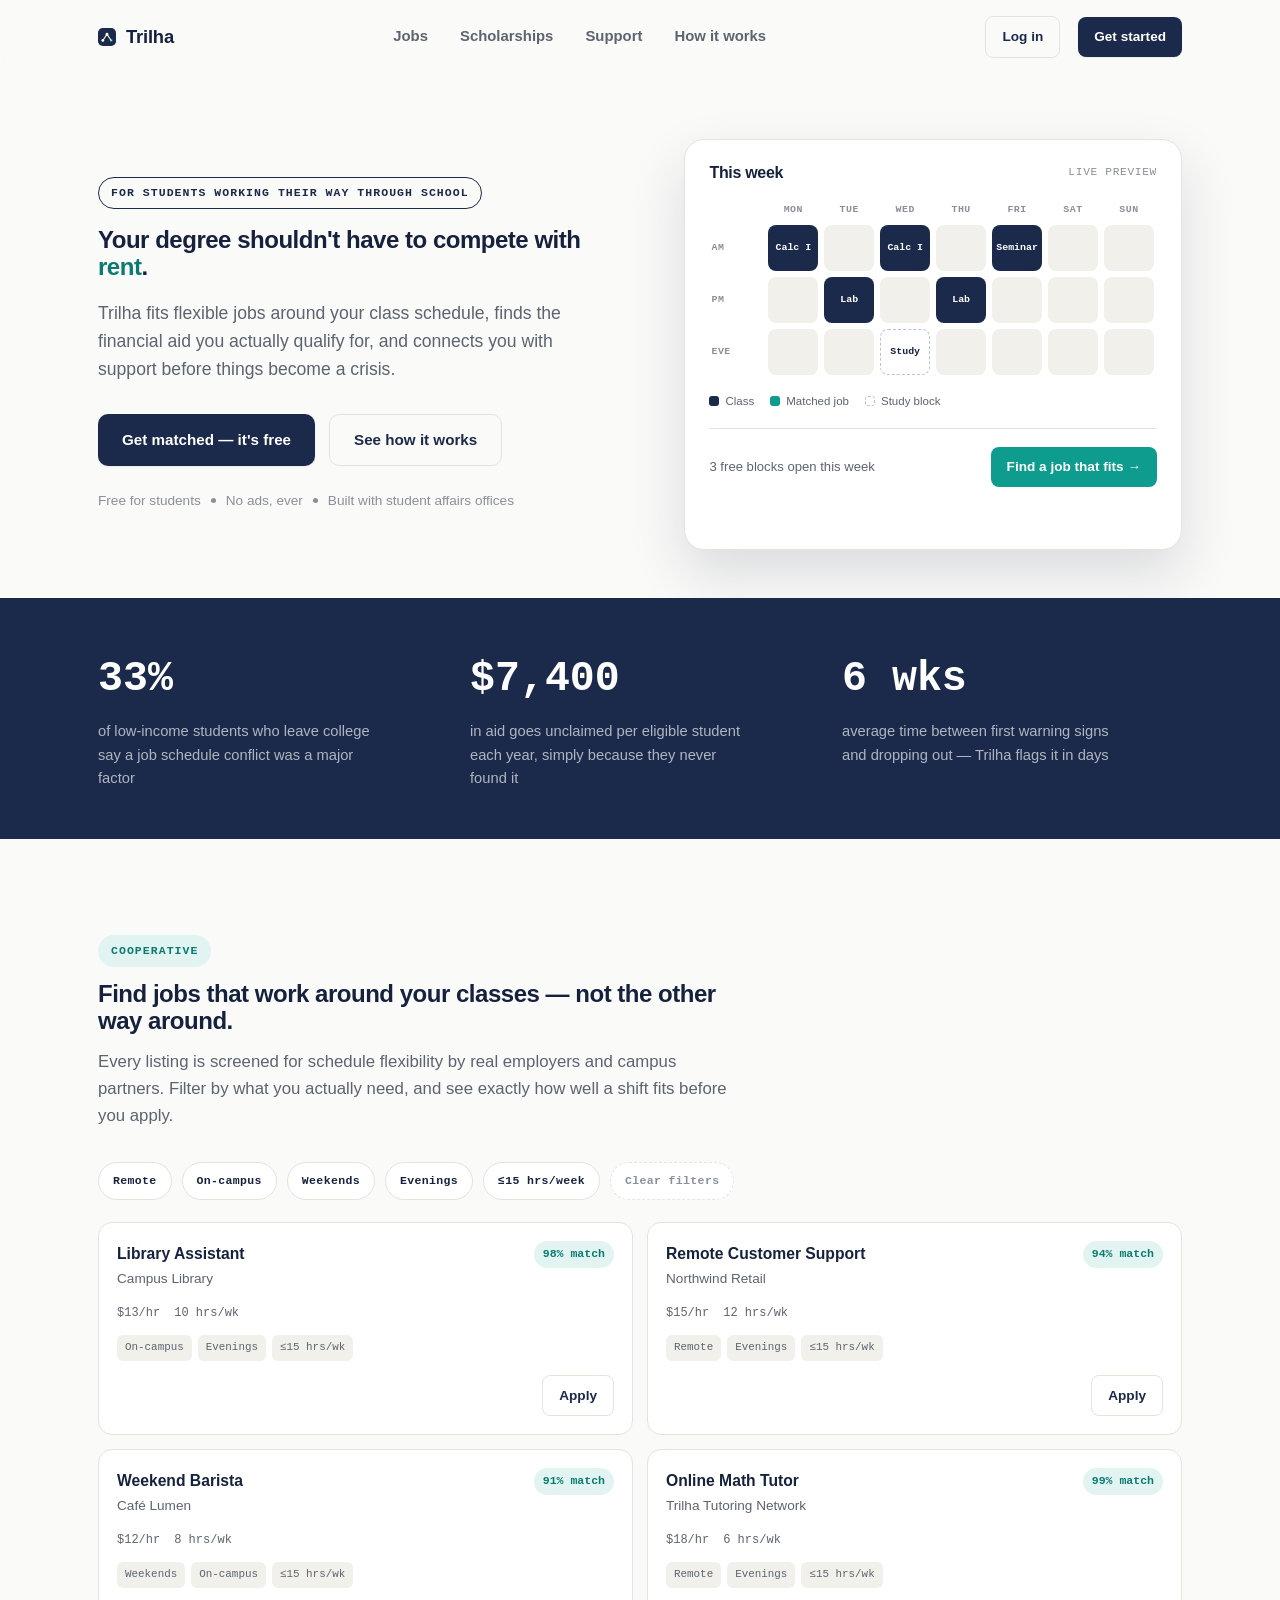
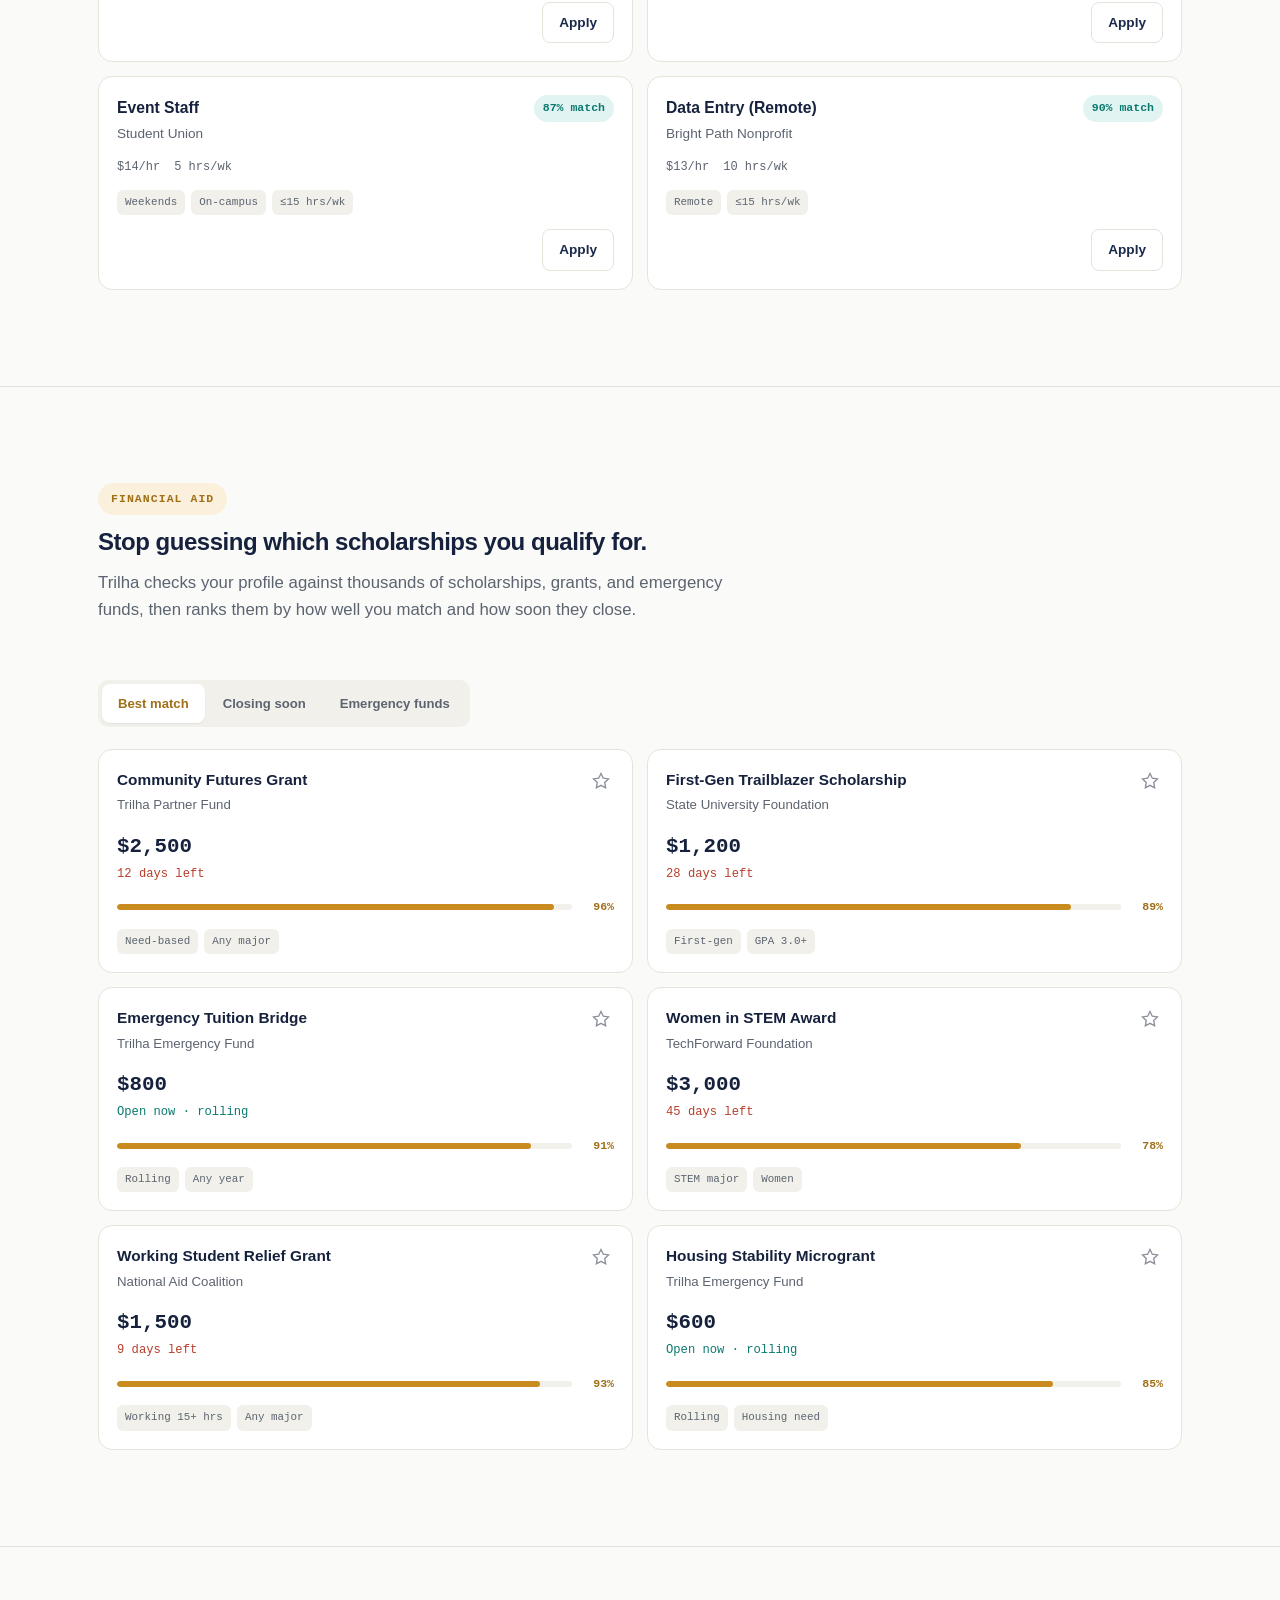
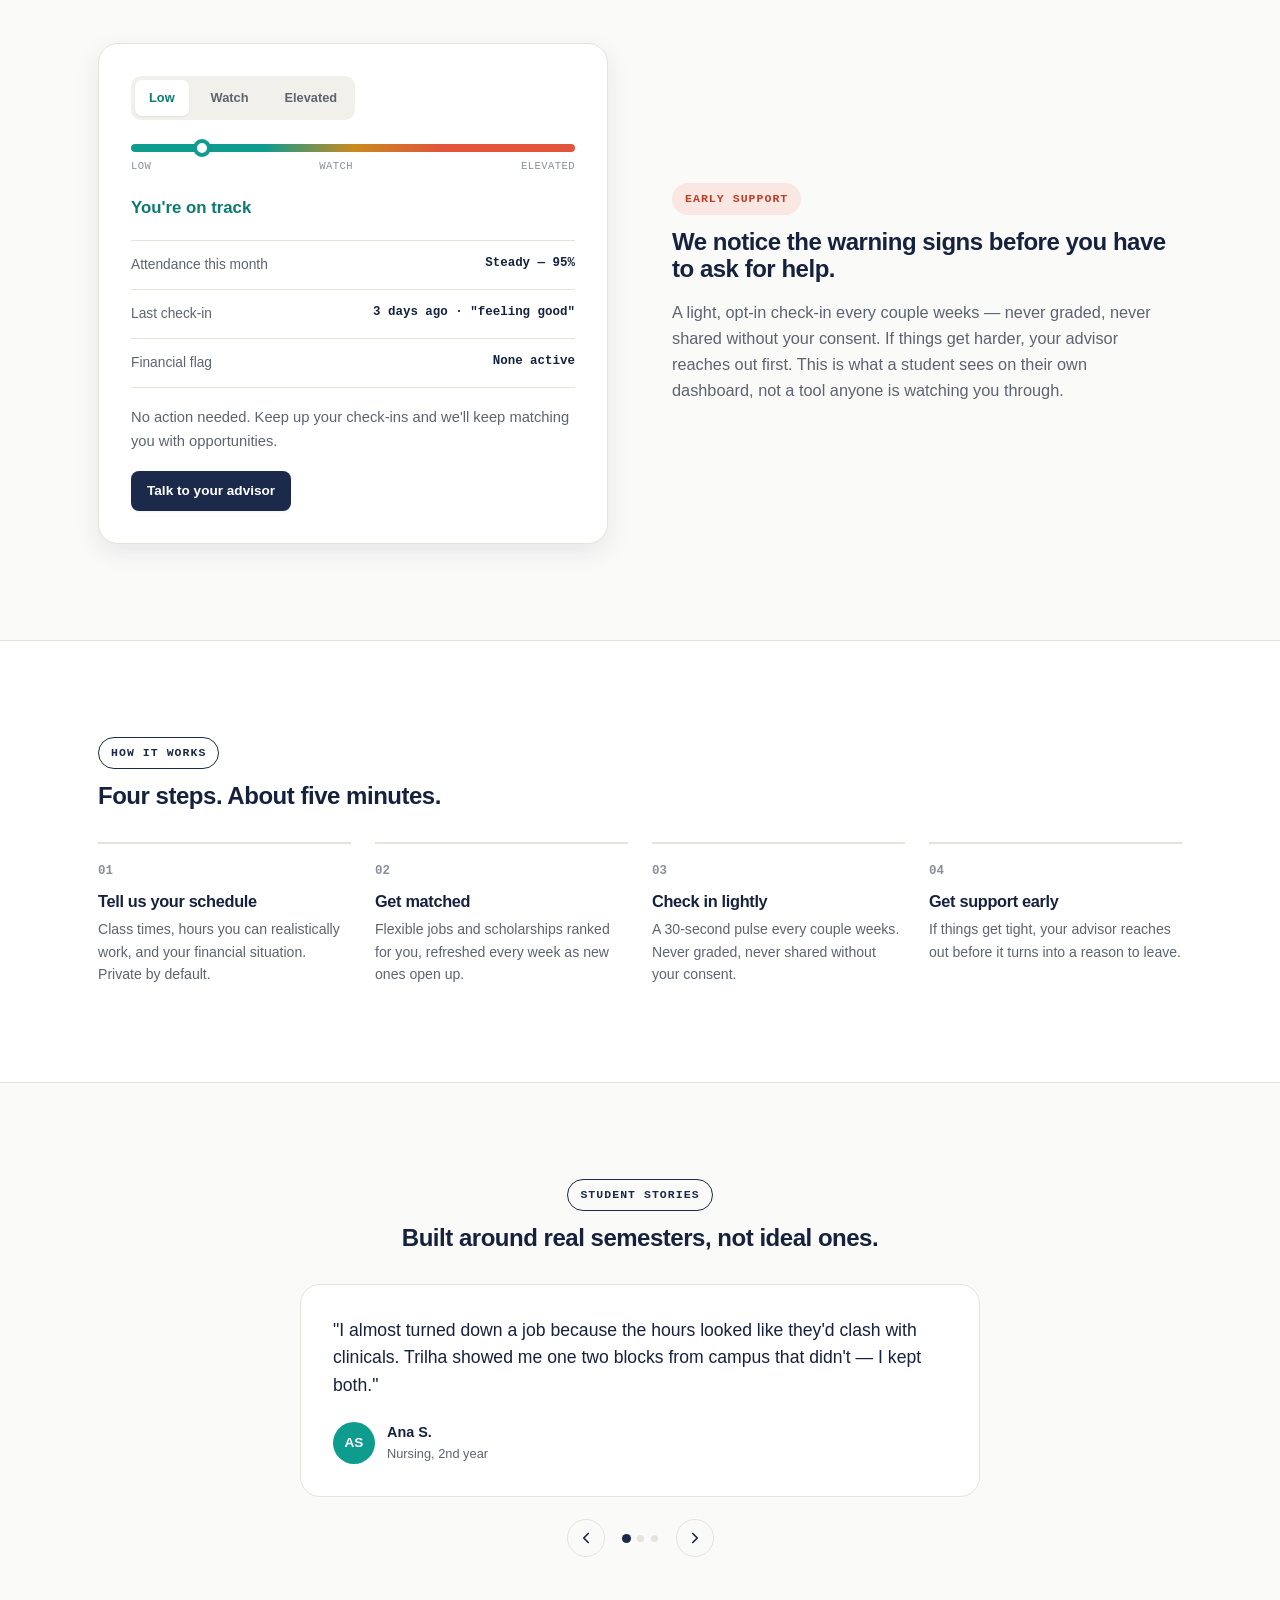
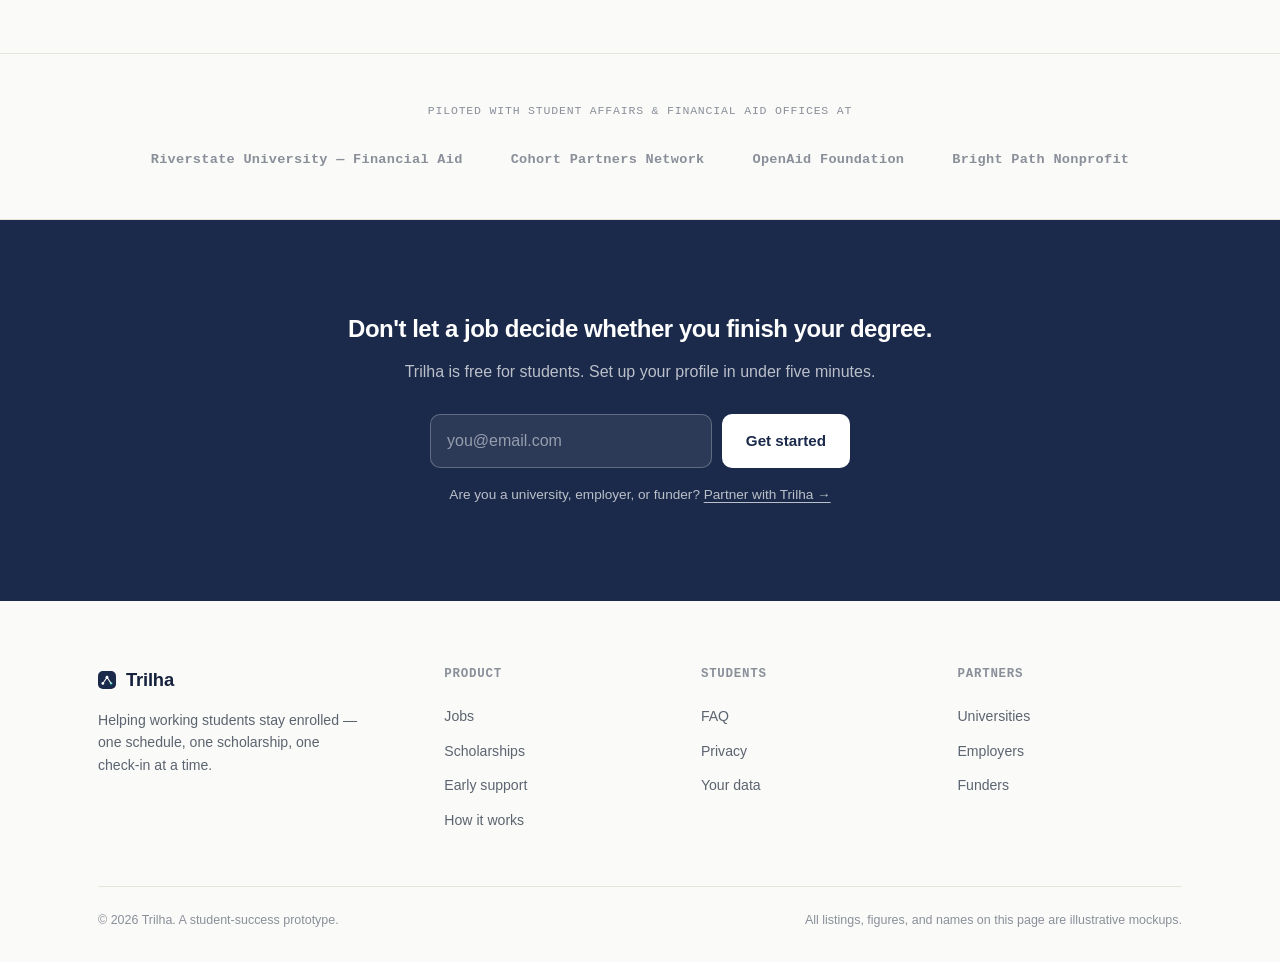
==== core/static/templates/index.html @ 6635ef17 "teste" ====
<!DOCTYPE html>
<html lang="en">
<head>
<meta charset="UTF-8">
<meta name="viewport" content="width=device-width, initial-scale=1.0">
<title>Trilha — Work, study, and stay enrolled</title>
<meta name="description" content="Trilha matches your class schedule with flexible jobs, finds the financial aid you qualify for, and connects you with support before you're at risk of dropping out.">
<style>
/* ============================= TOKENS ============================= */
:root{
  --ink:#16223D;
  --navy:#1B2A4A;
  --navy-700:#24375C;
  --navy-900:#121C32;
  --paper:#FAFAF8;
  --surface:#FFFFFF;
  --border:#E5E3DA;
  --muted:#5C6470;
  --muted-2:#8A8F9A;

  --teal:#0E9C8E;
  --teal-50:#E2F4F1;
  --teal-700:#0B7A70;

  --amber:#C98B1E;
  --amber-50:#FAF0DC;
  --amber-700:#A06F17;

  --coral:#E2543C;
  --coral-50:#FBE7E2;
  --coral-700:#B83E2A;

  --font-sans:-apple-system,BlinkMacSystemFont,"Segoe UI",Roboto,Helvetica,Arial,sans-serif;
  --font-mono:ui-monospace,"SF Mono","Cascadia Mono","Roboto Mono",Consolas,"Liberation Mono",monospace;

  --fs-h1:clamp(2.1rem,1.5rem + 2.7vw,3.6rem);
  --fs-h2:clamp(1.6rem,1.3rem + 1.4vw,2.35rem);
  --fs-h3:clamp(1.15rem,1.05rem + .5vw,1.4rem);

  --sp-1:4px;--sp-2:8px;--sp-3:12px;--sp-4:16px;--sp-5:24px;--sp-6:32px;--sp-7:48px;--sp-8:64px;--sp-9:96px;

  --radius-sm:8px;--radius-md:14px;--radius-lg:20px;

  --shadow-sm:0 1px 2px rgba(22,34,61,.07);
  --shadow-md:0 8px 24px rgba(22,34,61,.09);
  --shadow-lg:0 24px 56px rgba(22,34,61,.14);

  --ease:cubic-bezier(.2,.7,.2,1);
}

/* ============================= RESET ============================= */
*,*::before,*::after{box-sizing:border-box;margin:0;padding:0;}
html{scroll-behavior:smooth;}
body{
  font-family:var(--font-sans);
  color:var(--ink);
  background:var(--paper);
  line-height:1.6;
  -webkit-font-smoothing:antialiased;
}
img,svg{display:block;max-width:100%;}
a{color:inherit;text-decoration:none;}
ul{list-style:none;}
button,input{font:inherit;color:inherit;}
button{cursor:pointer;background:none;border:none;}
h1,h2,h3{line-height:1.12;font-weight:800;letter-spacing:-0.02em;}
.container{max-width:1180px;margin-inline:auto;padding-inline:clamp(20px,4vw,48px);}

:focus-visible{outline:2px solid var(--teal);outline-offset:3px;border-radius:4px;}

.skip-link{
  position:absolute;left:-9999px;top:0;background:var(--navy);color:#fff;padding:12px 18px;z-index:200;border-radius:0 0 8px 0;
}
.skip-link:focus{left:0;}

@media (prefers-reduced-motion:reduce){
  *,*::before,*::after{animation-duration:.001ms !important;transition-duration:.001ms !important;}
  html{scroll-behavior:auto;}
}

/* ============================= UTILITIES ============================= */
.eyebrow{
  font-family:var(--font-mono);
  font-size:.72rem;
  font-weight:600;
  letter-spacing:.09em;
  text-transform:uppercase;
  display:inline-flex;
  align-items:center;
  gap:8px;
  padding:6px 12px;
  border-radius:999px;
  border:1px solid currentColor;
}
.eyebrow--navy{color:var(--navy);}
.eyebrow--teal{color:var(--teal-700);background:var(--teal-50);border-color:transparent;}
.eyebrow--amber{color:var(--amber-700);background:var(--amber-50);border-color:transparent;}
.eyebrow--coral{color:var(--coral-700);background:var(--coral-50);border-color:transparent;}
.eyebrow--light{color:#fff;border-color:rgba(255,255,255,.4);}

.mono-num{font-family:var(--font-mono);font-variant-numeric:tabular-nums;}

.btn{
  display:inline-flex;align-items:center;justify-content:center;gap:8px;
  padding:13px 24px;border-radius:10px;font-weight:700;font-size:.95rem;
  transition:transform .15s var(--ease),box-shadow .15s var(--ease),background .15s var(--ease);
  white-space:nowrap;
}
.btn:active{transform:scale(.97);}
.btn--primary{background:var(--navy);color:#fff;box-shadow:var(--shadow-sm);}
.btn--primary:hover{background:var(--navy-700);box-shadow:var(--shadow-md);transform:translateY(-1px);}
.btn--accent{background:var(--teal);color:#fff;}
.btn--accent:hover{background:var(--teal-700);transform:translateY(-1px);box-shadow:var(--shadow-md);}
.btn--ghost{background:transparent;color:var(--navy);border:1.5px solid var(--border);}
.btn--ghost:hover{border-color:var(--navy);}
.btn--light{background:#fff;color:var(--navy);}
.btn--light:hover{background:#EFEEE8;transform:translateY(-1px);}
.btn[disabled]{opacity:.7;cursor:default;transform:none !important;}
.btn--sm{padding:9px 16px;font-size:.85rem;border-radius:8px;}

.icon{width:18px;height:18px;flex-shrink:0;}

.section-head{max-width:640px;margin-bottom:var(--sp-6);}
.section-head h2{margin-top:14px;}
.section-head p{color:var(--muted);margin-top:14px;font-size:1.05rem;}

/* ============================= NAV ============================= */
.nav{
  position:sticky;top:0;z-index:100;
  background:rgba(250,250,248,.85);
  backdrop-filter:blur(10px);
  border-bottom:1px solid transparent;
  transition:border-color .25s var(--ease),box-shadow .25s var(--ease);
}
.nav.is-scrolled{border-color:var(--border);box-shadow:0 2px 16px rgba(22,34,61,.05);}
.nav__inner{display:flex;align-items:center;justify-content:space-between;padding-block:16px;}
.nav__brand{display:flex;align-items:center;gap:10px;font-weight:800;font-size:1.15rem;letter-spacing:-.01em;}
.nav__links{display:flex;align-items:center;gap:32px;}
.nav__link{font-size:.93rem;font-weight:600;color:var(--muted);transition:color .15s;}
.nav__link:hover{color:var(--navy);}
.nav__right{display:flex;align-items:center;gap:18px;}
.nav__toggle{display:none;flex-direction:column;gap:5px;padding:8px;}
.nav__toggle-bar{width:22px;height:2px;background:var(--navy);transition:transform .25s var(--ease),opacity .25s var(--ease);}
.nav__toggle.is-open .nav__toggle-bar:nth-child(1){transform:translateY(7px) rotate(45deg);}
.nav__toggle.is-open .nav__toggle-bar:nth-child(2){opacity:0;}
.nav__toggle.is-open .nav__toggle-bar:nth-child(3){transform:translateY(-7px) rotate(-45deg);}

@media (max-width:860px){
  .nav__links{
    position:fixed;inset:64px 0 auto 0;background:var(--surface);
    flex-direction:column;align-items:flex-start;gap:0;padding:8px 24px 20px;
    border-bottom:1px solid var(--border);box-shadow:var(--shadow-md);
    transform:translateY(-12px);opacity:0;pointer-events:none;
    transition:transform .2s var(--ease),opacity .2s var(--ease);
  }
  .nav__links.is-open{transform:translateY(0);opacity:1;pointer-events:auto;}
  .nav__link{padding:14px 0;width:100%;border-bottom:1px solid var(--border);}
  .nav__toggle{display:flex;}
  .nav__right .btn--ghost{display:none;}
}

/* ============================= HERO ============================= */
.hero{padding-block:var(--sp-8) var(--sp-7);overflow:hidden;}
.hero__inner{display:grid;grid-template-columns:1.05fr 1fr;gap:var(--sp-8);align-items:center;}
.hero__title{margin-top:18px;}
.hero__title em{font-style:normal;color:var(--teal-700);}
.hero__sub{margin-top:18px;font-size:1.1rem;color:var(--muted);max-width:480px;}
.hero__actions{display:flex;gap:14px;margin-top:30px;flex-wrap:wrap;}
.hero__trust{display:flex;align-items:center;gap:10px;margin-top:24px;font-size:.85rem;color:var(--muted-2);}
.hero__trust .dot{width:5px;height:5px;border-radius:50%;background:var(--muted-2);}

/* schedule demo card */
.schedule-card{
  background:var(--surface);border:1px solid var(--border);border-radius:var(--radius-lg);
  box-shadow:var(--shadow-lg);padding:var(--sp-5);
}
.schedule-card__head{display:flex;align-items:center;justify-content:space-between;margin-bottom:16px;}
.schedule-card__head h3{font-size:1rem;font-weight:700;}
.schedule-card__head span{font-family:var(--font-mono);font-size:.7rem;color:var(--muted-2);text-transform:uppercase;letter-spacing:.06em;}

.schedule{width:100%;border-collapse:collapse;table-layout:fixed;}
.schedule caption{text-align:left;font-size:0;height:0;overflow:hidden;}
.schedule th{font-family:var(--font-mono);font-size:.62rem;text-transform:uppercase;letter-spacing:.05em;color:var(--muted-2);font-weight:600;padding:4px 2px;}
.schedule th[scope="row"]{text-align:left;padding-right:6px;}
.schedule td{padding:3px;}
.cell{
  height:46px;border-radius:8px;display:flex;align-items:center;justify-content:center;text-align:center;
  font-size:.62rem;font-weight:600;line-height:1.15;padding:2px;
  background:#F1F0EA;color:transparent;
  transition:background .35s var(--ease),color .35s var(--ease),transform .35s var(--ease);
}
.cell.is-class{background:var(--navy);color:#fff;}
.cell.is-study{background:#fff;color:var(--ink);border:1.5px dashed #B9C2D6;}
.cell.is-work{background:var(--teal);color:#fff;transform:scale(1.04);}
.cell .cell-label{font-family:var(--font-mono);}

.schedule-card__legend{display:flex;gap:16px;margin-top:14px;flex-wrap:wrap;}
.legend-item{display:flex;align-items:center;gap:6px;font-size:.72rem;color:var(--muted);}
.legend-swatch{width:10px;height:10px;border-radius:3px;}

.schedule-card__cta{
  display:flex;align-items:center;justify-content:space-between;gap:12px;
  margin-top:18px;padding-top:18px;border-top:1px solid var(--border);flex-wrap:wrap;
}
.schedule-card__caption{
  margin-top:14px;padding:12px 14px;background:var(--teal-50);border-radius:10px;
  font-size:.82rem;color:var(--teal-700);font-weight:600;
  opacity:0;max-height:0;overflow:hidden;transition:opacity .4s var(--ease),max-height .4s var(--ease),margin .4s var(--ease);
}
.schedule-card__caption.is-visible{opacity:1;max-height:80px;margin-top:14px;}

@media (max-width:980px){
  .hero__inner{grid-template-columns:1fr;}
  .hero__sub{max-width:none;}
}
@media (max-width:560px){
  .cell{font-size:.55rem;height:40px;}
  .schedule th{font-size:.55rem;}
}

/* ============================= PROBLEM STRIP ============================= */
.problem{background:var(--navy);color:#fff;padding-block:var(--sp-7);}
.problem__inner{display:grid;grid-template-columns:repeat(3,1fr);gap:var(--sp-6);}
.stat__value{font-family:var(--font-mono);font-size:clamp(1.8rem,1.4rem + 1.6vw,2.6rem);font-weight:700;color:#fff;}
.stat__label{margin-top:8px;color:rgba(255,255,255,.65);font-size:.92rem;max-width:280px;}
@media (max-width:760px){.problem__inner{grid-template-columns:1fr;gap:var(--sp-5);}}

/* ============================= FEATURE SECTIONS ============================= */
.feature{padding-block:var(--sp-9);border-bottom:1px solid var(--border);}
.feature__inner{display:grid;grid-template-columns:1fr 1fr;gap:var(--sp-8);align-items:center;}
.feature--reverse .feature__inner{direction:rtl;}
.feature--reverse .feature__inner > *{direction:ltr;}
.feature__copy h2{margin-top:14px;}
.feature__copy p{color:var(--muted);margin-top:16px;font-size:1.02rem;max-width:480px;}
@media (max-width:980px){
  .feature__inner{grid-template-columns:1fr;}
  .feature--reverse .feature__inner{direction:ltr;}
}

/* --- Jobs (teal) --- */
.chips{display:flex;flex-wrap:wrap;gap:10px;margin:24px 0 22px;}
.chip{
  font-family:var(--font-mono);font-size:.72rem;font-weight:600;letter-spacing:.03em;
  padding:9px 14px;border-radius:999px;border:1.5px solid var(--border);background:var(--surface);
  transition:all .15s var(--ease);
}
.chip:hover{border-color:var(--teal);}
.chip.is-active{background:var(--teal);border-color:var(--teal);color:#fff;}
.chip--clear{color:var(--muted-2);border-style:dashed;}

.job-grid{display:grid;grid-template-columns:repeat(2,1fr);gap:14px;}
.job-card{
  background:var(--surface);border:1px solid var(--border);border-radius:var(--radius-md);padding:18px;
  transition:transform .2s var(--ease),box-shadow .2s var(--ease),opacity .25s var(--ease);
}
.job-card:hover{transform:translateY(-2px);box-shadow:var(--shadow-md);}
.job-card.is-hidden{display:none;}
.job-card__top{display:flex;justify-content:space-between;align-items:flex-start;gap:10px;}
.job-card__role{font-weight:700;font-size:.98rem;}
.job-card__employer{color:var(--muted);font-size:.85rem;margin-top:2px;}
.job-card__match{font-family:var(--font-mono);font-size:.72rem;font-weight:700;color:var(--teal-700);background:var(--teal-50);padding:4px 9px;border-radius:999px;flex-shrink:0;}
.job-card__meta{display:flex;gap:14px;margin-top:14px;font-family:var(--font-mono);font-size:.75rem;color:var(--muted);}
.job-card__tags{display:flex;gap:6px;flex-wrap:wrap;margin-top:12px;}
.tag{font-size:.68rem;font-family:var(--font-mono);background:#F1F0EA;color:var(--muted);padding:4px 8px;border-radius:6px;}
.job-card__bottom{display:flex;justify-content:flex-end;margin-top:14px;}
.empty-state{grid-column:1/-1;text-align:center;padding:40px 20px;color:var(--muted-2);font-size:.9rem;}

@media (max-width:700px){.job-grid{grid-template-columns:1fr;}}

/* --- Aid (amber) --- */
.seg-tabs{display:inline-flex;background:#F1F0EA;border-radius:10px;padding:4px;margin:24px 0 22px;gap:2px;}
.seg-tab{font-size:.82rem;font-weight:600;padding:9px 16px;border-radius:8px;color:var(--muted);transition:all .15s var(--ease);}
.seg-tab.is-active{background:var(--surface);color:var(--amber-700);box-shadow:var(--shadow-sm);}

.aid-grid{display:grid;grid-template-columns:repeat(2,1fr);gap:14px;}
.aid-card{background:var(--surface);border:1px solid var(--border);border-radius:var(--radius-md);padding:18px;}
.aid-card__top{display:flex;justify-content:space-between;gap:10px;align-items:flex-start;}
.aid-card__name{font-weight:700;font-size:.96rem;}
.aid-card__funder{color:var(--muted);font-size:.83rem;margin-top:2px;}
.bookmark-btn{flex-shrink:0;padding:4px;color:var(--muted-2);transition:color .15s;}
.bookmark-btn.is-saved{color:var(--amber);}
.aid-card__amount{font-family:var(--font-mono);font-weight:700;font-size:1.3rem;margin-top:14px;color:var(--ink);}
.aid-card__deadline{font-size:.76rem;color:var(--coral-700);margin-top:2px;font-family:var(--font-mono);}
.aid-card__deadline.is-open{color:var(--teal-700);}
.match-row{display:flex;align-items:center;gap:10px;margin-top:14px;}
.match-bar{flex:1;height:6px;background:#F1F0EA;border-radius:999px;overflow:hidden;}
.match-bar__fill{height:100%;width:0%;background:var(--amber);border-radius:999px;transition:width 1s var(--ease);}
.match-pct{font-family:var(--font-mono);font-size:.72rem;font-weight:700;color:var(--amber-700);min-width:32px;text-align:right;}
.aid-card__tags{display:flex;gap:6px;flex-wrap:wrap;margin-top:12px;}

@media (max-width:700px){.aid-grid{grid-template-columns:1fr;}}

/* --- Support (coral) --- */
.risk-card{background:var(--surface);border:1px solid var(--border);border-radius:var(--radius-lg);padding:var(--sp-6);box-shadow:var(--shadow-md);}
.risk-toggle{display:flex;gap:8px;margin-bottom:24px;background:#F1F0EA;padding:4px;border-radius:10px;width:fit-content;}
.risk-toggle__btn{font-size:.8rem;font-weight:600;padding:8px 14px;border-radius:7px;color:var(--muted);}
.risk-toggle__btn.is-active{background:var(--surface);box-shadow:var(--shadow-sm);}
.risk-toggle__btn[data-state="low"].is-active{color:var(--teal-700);}
.risk-toggle__btn[data-state="watch"].is-active{color:var(--amber-700);}
.risk-toggle__btn[data-state="elevated"].is-active{color:var(--coral-700);}

.risk-gauge__track{position:relative;height:8px;border-radius:999px;background:linear-gradient(90deg,var(--teal) 0%,var(--teal) 30%,var(--amber) 50%,var(--coral) 70%,var(--coral) 100%);margin:10px 0 6px;}
.risk-gauge__marker{
  position:absolute;top:50%;left:16%;width:18px;height:18px;border-radius:50%;background:#fff;
  border:4px solid var(--teal);transform:translate(-50%,-50%);box-shadow:var(--shadow-sm);
  transition:left .5s var(--ease),border-color .5s var(--ease);
}
.risk-gauge__labels{display:flex;justify-content:space-between;font-family:var(--font-mono);font-size:.66rem;color:var(--muted-2);text-transform:uppercase;letter-spacing:.04em;}
.risk-status{font-size:1.05rem;font-weight:700;margin-top:20px;transition:color .3s var(--ease);}
.risk-status.is-low{color:var(--teal-700);}
.risk-status.is-watch{color:var(--amber-700);}
.risk-status.is-elevated{color:var(--coral-700);}

.risk-factors{margin-top:18px;border-top:1px solid var(--border);}
.risk-factor{display:flex;justify-content:space-between;gap:14px;padding:13px 0;border-bottom:1px solid var(--border);font-size:.86rem;}
.risk-factor dt{color:var(--muted);}
.risk-factor dd{font-family:var(--font-mono);font-size:.78rem;font-weight:600;text-align:right;}

.risk-message{margin-top:18px;color:var(--muted);font-size:.92rem;}
.risk-actions{margin-top:18px;display:flex;align-items:center;gap:12px;flex-wrap:wrap;}
.risk-confirm{font-size:.85rem;color:var(--teal-700);font-weight:600;display:none;}
.risk-confirm.is-visible{display:inline-flex;align-items:center;gap:6px;}

/* ============================= HOW IT WORKS ============================= */
.how{padding-block:var(--sp-9);background:var(--surface);border-bottom:1px solid var(--border);}
.how__steps{display:grid;grid-template-columns:repeat(4,1fr);gap:var(--sp-5);margin-top:var(--sp-6);}
.how__step{position:relative;padding-top:14px;}
.how__step::before{content:"";position:absolute;top:0;left:0;width:100%;height:2px;background:var(--border);}
.how__step.is-active-color::before{background:var(--teal);}
.how__num{font-family:var(--font-mono);font-size:.78rem;color:var(--muted-2);font-weight:700;}
.how__step h3{margin-top:10px;font-size:1.02rem;}
.how__step p{margin-top:8px;color:var(--muted);font-size:.88rem;}
@media (max-width:900px){.how__steps{grid-template-columns:1fr 1fr;}}
@media (max-width:560px){.how__steps{grid-template-columns:1fr;}}

/* ============================= TESTIMONIALS ============================= */
.testimonials{padding-block:var(--sp-9);}
.testimonial-wrap{position:relative;max-width:680px;margin:var(--sp-6) auto 0;}
.testimonial-track{overflow:hidden;}
.testimonial-list{display:flex;transition:transform .5s var(--ease);}
.testimonial{flex:0 0 100%;background:var(--surface);border:1px solid var(--border);border-radius:var(--radius-lg);padding:var(--sp-6);}
.testimonial p{font-size:1.1rem;line-height:1.55;color:var(--ink);}
.testimonial__who{display:flex;align-items:center;gap:12px;margin-top:22px;}
.testimonial__avatar{width:42px;height:42px;border-radius:50%;display:flex;align-items:center;justify-content:center;color:#fff;font-weight:700;font-size:.85rem;}
.testimonial__name{font-weight:700;font-size:.9rem;}
.testimonial__course{font-size:.8rem;color:var(--muted);}
.carousel-controls{display:flex;justify-content:center;align-items:center;gap:18px;margin-top:22px;}
.carousel-arrow{width:38px;height:38px;border-radius:50%;border:1px solid var(--border);display:flex;align-items:center;justify-content:center;transition:border-color .15s;}
.carousel-arrow:hover{border-color:var(--navy);}
.carousel-dots{display:flex;gap:7px;}
.carousel-dot{width:7px;height:7px;border-radius:50%;background:var(--border);transition:background .2s,transform .2s;}
.carousel-dot.is-active{background:var(--navy);transform:scale(1.3);}

/* ============================= TRUST ============================= */
.trust{padding-block:var(--sp-7);border-top:1px solid var(--border);border-bottom:1px solid var(--border);}
.trust__label{text-align:center;font-family:var(--font-mono);font-size:.72rem;letter-spacing:.07em;text-transform:uppercase;color:var(--muted-2);margin-bottom:28px;}
.trust__row{display:flex;justify-content:center;align-items:center;gap:var(--sp-7);flex-wrap:wrap;}
.trust__badge{font-family:var(--font-mono);font-size:.85rem;letter-spacing:.02em;color:var(--muted-2);font-weight:600;}

/* ============================= CTA BAND ============================= */
.cta-band{background:var(--navy);color:#fff;padding-block:var(--sp-9);text-align:center;}
.cta-band h2{color:#fff;max-width:640px;margin-inline:auto;}
.cta-band p{color:rgba(255,255,255,.7);margin-top:16px;max-width:480px;margin-inline:auto;}
.cta-form{display:flex;gap:10px;max-width:420px;margin:30px auto 0;flex-wrap:wrap;justify-content:center;}
.cta-form input{
  flex:1;min-width:220px;padding:13px 16px;border-radius:10px;border:1.5px solid rgba(255,255,255,.25);
  background:rgba(255,255,255,.08);color:#fff;
}
.cta-form input::placeholder{color:rgba(255,255,255,.5);}
.cta-form input:focus{outline:none;border-color:#fff;background:rgba(255,255,255,.14);}
.cta-error{color:#FFC9BD;font-size:.8rem;margin-top:10px;display:none;}
.cta-error.is-visible{display:block;}
.cta-success{
  max-width:420px;margin:30px auto 0;padding:18px 20px;background:rgba(255,255,255,.1);
  border:1px solid rgba(255,255,255,.25);border-radius:12px;display:none;font-size:.9rem;
}
.cta-success.is-visible{display:block;}
.cta-band__secondary{margin-top:22px;font-size:.85rem;color:rgba(255,255,255,.55);}
.cta-band__secondary a{text-decoration:underline;text-underline-offset:3px;}
.cta-band__secondary a:hover{color:#fff;}

/* ============================= FOOTER ============================= */
.footer{padding-block:var(--sp-8) var(--sp-6);}
.footer__top{display:grid;grid-template-columns:1.4fr repeat(3,1fr);gap:var(--sp-6);padding-bottom:var(--sp-7);}
.footer__brand-desc{color:var(--muted);font-size:.88rem;margin-top:14px;max-width:260px;}
.footer__col h4{font-size:.78rem;text-transform:uppercase;letter-spacing:.06em;color:var(--muted-2);font-family:var(--font-mono);margin-bottom:14px;}
.footer__col a{display:block;color:var(--muted);font-size:.88rem;padding:6px 0;transition:color .15s;}
.footer__col a:hover{color:var(--navy);}
.footer__bottom{border-top:1px solid var(--border);padding-top:var(--sp-5);display:flex;justify-content:space-between;gap:14px;flex-wrap:wrap;color:var(--muted-2);font-size:.78rem;}
@media (max-width:860px){.footer__top{grid-template-columns:1fr 1fr;}}
@media (max-width:540px){.footer__top{grid-template-columns:1fr;}}
</style>
</head>
<body>
<a class="skip-link" href="#main">Skip to content</a>

<!-- ============================= NAV ============================= -->
<header class="nav" id="siteNav">
  <div class="container nav__inner">
    <a href="#main" class="nav__brand" aria-label="Trilha home">
      <svg class="icon" width="26" height="26" viewBox="0 0 26 26" fill="none" aria-hidden="true">
        <rect width="26" height="26" rx="7" fill="#1B2A4A"/>
        <circle cx="7" cy="18" r="2" fill="#fff"/>
        <circle cx="13" cy="9" r="2" fill="#fff"/>
        <circle cx="19" cy="18" r="2" fill="#0E9C8E"/>
        <path d="M7 18L13 9L19 18" stroke="#fff" stroke-width="1.6" stroke-linecap="round" stroke-linejoin="round"/>
      </svg>
      Trilha
    </a>

    <nav class="nav__links" id="navLinks" aria-label="Primary">
      <a class="nav__link" href="#jobs">Jobs</a>
      <a class="nav__link" href="#aid">Scholarships</a>
      <a class="nav__link" href="#support">Support</a>
      <a class="nav__link" href="#how">How it works</a>
    </nav>

    <div class="nav__right">
      <a href="#start" class="btn btn--ghost btn--sm">Log in</a>
      <a href="#start" class="btn btn--primary btn--sm">Get started</a>
      <button class="nav__toggle" id="navToggle" aria-label="Toggle menu" aria-expanded="false" aria-controls="navLinks">
        <span class="nav__toggle-bar"></span><span class="nav__toggle-bar"></span><span class="nav__toggle-bar"></span>
      </button>
    </div>
  </div>
</header>

<main id="main">
  <!-- ============================= HERO ============================= -->
  <section class="hero">
    <div class="container hero__inner">
      <div class="hero__copy">
        <span class="eyebrow eyebrow--navy">For students working their way through school</span>
        <h1 class="hero__title">Your degree shouldn't have to compete with <em>rent</em>.</h1>
        <p class="hero__sub">Trilha fits flexible jobs around your class schedule, finds the financial aid you actually qualify for, and connects you with support before things become a crisis.</p>
        <div class="hero__actions">
          <a href="#start" class="btn btn--primary">Get matched — it's free</a>
          <a href="#how" class="btn btn--ghost">See how it works</a>
        </div>
        <div class="hero__trust">
          <span>Free for students</span><span class="dot"></span><span>No ads, ever</span><span class="dot"></span><span>Built with student affairs offices</span>
        </div>
      </div>

      <div class="hero__demo">
        <div class="schedule-card">
          <div class="schedule-card__head">
            <h3>This week</h3>
            <span>Live preview</span>
          </div>

          <table class="schedule" aria-describedby="scheduleDesc">
            <caption id="scheduleDesc">Weekly schedule showing class time, free time, and a matched job fit into the gaps</caption>
            <thead>
              <tr><th scope="col"></th><th scope="col">Mon</th><th scope="col">Tue</th><th scope="col">Wed</th><th scope="col">Thu</th><th scope="col">Fri</th><th scope="col">Sat</th><th scope="col">Sun</th></tr>
            </thead>
            <tbody id="scheduleBody"><!-- rendered by JS --></tbody>
          </table>

          <div class="schedule-card__legend">
            <span class="legend-item"><span class="legend-swatch" style="background:var(--navy)"></span>Class</span>
            <span class="legend-item"><span class="legend-swatch" style="background:var(--teal)"></span>Matched job</span>
            <span class="legend-item"><span class="legend-swatch" style="background:#fff;border:1.5px dashed #B9C2D6"></span>Study block</span>
          </div>

          <div class="schedule-card__cta">
            <span style="font-size:.82rem;color:var(--muted)">3 free blocks open this week</span>
            <button class="btn btn--accent btn--sm" id="matchBtn">Find a job that fits →</button>
          </div>
          <p class="schedule-card__caption" id="matchCaption"></p>
        </div>
      </div>
    </div>
  </section>

  <!-- ============================= PROBLEM STRIP ============================= -->
  <section class="problem" aria-label="Why this matters">
    <div class="container problem__inner">
      <div>
        <div class="stat__value"><span class="counter" data-target="33" data-suffix="%">33%</span></div>
        <p class="stat__label">of low-income students who leave college say a job schedule conflict was a major factor</p>
      </div>
      <div>
        <div class="stat__value">$<span class="counter" data-target="7400" data-suffix="">7,400</span></div>
        <p class="stat__label">in aid goes unclaimed per eligible student each year, simply because they never found it</p>
      </div>
      <div>
        <div class="stat__value"><span class="counter" data-target="6" data-suffix=" wks">6 wks</span></div>
        <p class="stat__label">average time between first warning signs and dropping out — Trilha flags it in days</p>
      </div>
    </div>
  </section>

  <!-- ============================= FEATURE: JOBS ============================= -->
  <section class="feature" id="jobs" aria-labelledby="jobsHeading">
    <div class="container">
      <div class="section-head">
        <span class="eyebrow eyebrow--teal">Cooperative</span>
        <h2 id="jobsHeading">Find jobs that work around your classes — not the other way around.</h2>
        <p>Every listing is screened for schedule flexibility by real employers and campus partners. Filter by what you actually need, and see exactly how well a shift fits before you apply.</p>
      </div>

      <div>
        <div class="chips" id="jobChips" role="group" aria-label="Filter jobs">
          <button class="chip" data-tag="remote">Remote</button>
          <button class="chip" data-tag="campus">On-campus</button>
          <button class="chip" data-tag="weekend">Weekends</button>
          <button class="chip" data-tag="evening">Evenings</button>
          <button class="chip" data-tag="short">≤15 hrs/week</button>
          <button class="chip chip--clear" id="jobClear">Clear filters</button>
        </div>

        <div class="job-grid" id="jobGrid"><!-- rendered by JS --></div>
      </div>
    </div>
  </section>

  <!-- ============================= FEATURE: AID ============================= -->
  <section class="feature" id="aid" aria-labelledby="aidHeading">
    <div class="container">
      <div class="section-head">
        <span class="eyebrow eyebrow--amber">Financial aid</span>
        <h2 id="aidHeading">Stop guessing which scholarships you qualify for.</h2>
        <p>Trilha checks your profile against thousands of scholarships, grants, and emergency funds, then ranks them by how well you match and how soon they close.</p>
      </div>

      <div>
        <div class="seg-tabs" id="aidTabs" role="tablist" aria-label="Sort scholarships">
          <button class="seg-tab is-active" data-sort="best" role="tab" aria-selected="true">Best match</button>
          <button class="seg-tab" data-sort="closing" role="tab" aria-selected="false">Closing soon</button>
          <button class="seg-tab" data-sort="emergency" role="tab" aria-selected="false">Emergency funds</button>
        </div>

        <div class="aid-grid" id="aidGrid"><!-- rendered by JS --></div>
      </div>
    </div>
  </section>

  <!-- ============================= FEATURE: SUPPORT ============================= -->
  <section class="feature feature--reverse" id="support" aria-labelledby="supportHeading">
    <div class="container feature__inner">
      <div class="feature__copy">
        <span class="eyebrow eyebrow--coral">Early support</span>
        <h2 id="supportHeading">We notice the warning signs before you have to ask for help.</h2>
        <p>A light, opt-in check-in every couple weeks — never graded, never shared without your consent. If things get harder, your advisor reaches out first. This is what a student sees on their own dashboard, not a tool anyone is watching you through.</p>
      </div>

      <div>
        <div class="risk-card">
          <div class="risk-toggle" role="group" aria-label="Preview a risk level">
            <button class="risk-toggle__btn is-active" data-state="low">Low</button>
            <button class="risk-toggle__btn" data-state="watch">Watch</button>
            <button class="risk-toggle__btn" data-state="elevated">Elevated</button>
          </div>

          <div class="risk-gauge__track">
            <div class="risk-gauge__marker" id="riskMarker"></div>
          </div>
          <div class="risk-gauge__labels"><span>Low</span><span>Watch</span><span>Elevated</span></div>

          <p class="risk-status is-low" id="riskStatus">You're on track</p>

          <dl class="risk-factors" id="riskFactors"><!-- rendered by JS --></dl>

          <p class="risk-message" id="riskMessage"></p>

          <div class="risk-actions">
            <button class="btn btn--primary btn--sm" id="riskBtn">Talk to your advisor</button>
            <span class="risk-confirm" id="riskConfirm">
              <svg class="icon" width="16" height="16" viewBox="0 0 24 24" fill="none" stroke="currentColor" stroke-width="2.2" stroke-linecap="round" stroke-linejoin="round"><polyline points="20 6 9 17 4 12"/></svg>
              Request sent — Maria from Student Success will reach out within 1 business day
            </span>
          </div>
        </div>
      </div>
    </div>
  </section>

  <!-- ============================= HOW IT WORKS ============================= -->
  <section class="how" id="how" aria-labelledby="howHeading">
    <div class="container">
      <div class="section-head">
        <span class="eyebrow eyebrow--navy">How it works</span>
        <h2 id="howHeading">Four steps. About five minutes.</h2>
      </div>
      <div class="how__steps">
        <div class="how__step">
          <span class="how__num">01</span>
          <h3>Tell us your schedule</h3>
          <p>Class times, hours you can realistically work, and your financial situation. Private by default.</p>
        </div>
        <div class="how__step">
          <span class="how__num">02</span>
          <h3>Get matched</h3>
          <p>Flexible jobs and scholarships ranked for you, refreshed every week as new ones open up.</p>
        </div>
        <div class="how__step">
          <span class="how__num">03</span>
          <h3>Check in lightly</h3>
          <p>A 30-second pulse every couple weeks. Never graded, never shared without your consent.</p>
        </div>
        <div class="how__step">
          <span class="how__num">04</span>
          <h3>Get support early</h3>
          <p>If things get tight, your advisor reaches out before it turns into a reason to leave.</p>
        </div>
      </div>
    </div>
  </section>

  <!-- ============================= TESTIMONIALS ============================= -->
  <section class="testimonials" aria-labelledby="storiesHeading">
    <div class="container">
      <div class="section-head" style="margin-inline:auto;text-align:center">
        <span class="eyebrow eyebrow--navy">Student stories</span>
        <h2 id="storiesHeading">Built around real semesters, not ideal ones.</h2>
      </div>

      <div class="testimonial-wrap">
        <div class="testimonial-track">
          <ul class="testimonial-list" id="testimonialList">
            <li class="testimonial">
              <p>"I almost turned down a job because the hours looked like they'd clash with clinicals. Trilha showed me one two blocks from campus that didn't — I kept both."</p>
              <div class="testimonial__who">
                <span class="testimonial__avatar" style="background:var(--teal)">AS</span>
                <div><div class="testimonial__name">Ana S.</div><div class="testimonial__course">Nursing, 2nd year</div></div>
              </div>
            </li>
            <li class="testimonial">
              <p>"There was a $1,200 grant for first-gen students sitting there the whole time. I just didn't know it existed until it showed up as a match."</p>
              <div class="testimonial__who">
                <span class="testimonial__avatar" style="background:var(--amber)">MC</span>
                <div><div class="testimonial__name">Marcos C.</div><div class="testimonial__course">Computer Science, 3rd year</div></div>
              </div>
            </li>
            <li class="testimonial">
              <p>"My advisor messaged me before I even asked for help. That semester I was one missed deadline away from withdrawing, and someone actually noticed."</p>
              <div class="testimonial__who">
                <span class="testimonial__avatar" style="background:var(--coral)">JM</span>
                <div><div class="testimonial__name">Júlia M.</div><div class="testimonial__course">Business, 1st year</div></div>
              </div>
            </li>
          </ul>
        </div>

        <div class="carousel-controls">
          <button class="carousel-arrow" id="prevTest" aria-label="Previous story">
            <svg class="icon" width="16" height="16" viewBox="0 0 24 24" fill="none" stroke="currentColor" stroke-width="2.2" stroke-linecap="round" stroke-linejoin="round"><polyline points="15 18 9 12 15 6"/></svg>
          </button>
          <div class="carousel-dots" id="testDots"></div>
          <button class="carousel-arrow" id="nextTest" aria-label="Next story">
            <svg class="icon" width="16" height="16" viewBox="0 0 24 24" fill="none" stroke="currentColor" stroke-width="2.2" stroke-linecap="round" stroke-linejoin="round"><polyline points="9 18 15 12 9 6"/></svg>
          </button>
        </div>
      </div>
    </div>
  </section>

  <!-- ============================= TRUST ============================= -->
  <section class="trust" aria-label="Institutional partners">
    <div class="container">
      <p class="trust__label">Piloted with student affairs &amp; financial aid offices at</p>
      <div class="trust__row">
        <span class="trust__badge">Riverstate University — Financial Aid</span>
        <span class="trust__badge">Cohort Partners Network</span>
        <span class="trust__badge">OpenAid Foundation</span>
        <span class="trust__badge">Bright Path Nonprofit</span>
      </div>
    </div>
  </section>

  <!-- ============================= FINAL CTA ============================= -->
  <section class="cta-band" id="start" aria-labelledby="ctaHeading">
    <div class="container">
      <h2 id="ctaHeading">Don't let a job decide whether you finish your degree.</h2>
      <p>Trilha is free for students. Set up your profile in under five minutes.</p>

      <form class="cta-form" id="ctaForm" novalidate>
        <label for="ctaEmail" class="visually-hidden" style="position:absolute;left:-9999px">Email address</label>
        <input type="email" id="ctaEmail" placeholder="you@email.com" autocomplete="email" required>
        <button type="submit" class="btn btn--light">Get started</button>
      </form>
      <p class="cta-error" id="ctaError">Enter a valid email so we know where to send next steps.</p>
      <div class="cta-success" id="ctaSuccess" tabindex="-1"></div>

      <p class="cta-band__secondary">Are you a university, employer, or funder? <a href="#main">Partner with Trilha →</a></p>
    </div>
  </section>
</main>

<!-- ============================= FOOTER ============================= -->
<footer class="footer">
  <div class="container">
    <div class="footer__top">
      <div>
        <a href="#main" class="nav__brand" aria-label="Trilha home">
          <svg class="icon" width="24" height="24" viewBox="0 0 26 26" fill="none" aria-hidden="true">
            <rect width="26" height="26" rx="7" fill="#1B2A4A"/>
            <circle cx="7" cy="18" r="2" fill="#fff"/><circle cx="13" cy="9" r="2" fill="#fff"/><circle cx="19" cy="18" r="2" fill="#0E9C8E"/>
            <path d="M7 18L13 9L19 18" stroke="#fff" stroke-width="1.6" stroke-linecap="round" stroke-linejoin="round"/>
          </svg>
          Trilha
        </a>
        <p class="footer__brand-desc">Helping working students stay enrolled — one schedule, one scholarship, one check-in at a time.</p>
      </div>
      <div class="footer__col">
        <h4>Product</h4>
        <a href="#jobs">Jobs</a><a href="#aid">Scholarships</a><a href="#support">Early support</a><a href="#how">How it works</a>
      </div>
      <div class="footer__col">
        <h4>Students</h4>
        <a href="#main">FAQ</a><a href="#main">Privacy</a><a href="#main">Your data</a>
      </div>
      <div class="footer__col">
        <h4>Partners</h4>
        <a href="#main">Universities</a><a href="#main">Employers</a><a href="#main">Funders</a>
      </div>
    </div>
    <div class="footer__bottom">
      <span>© 2026 Trilha. A student-success prototype.</span>
      <span>All listings, figures, and names on this page are illustrative mockups.</span>
    </div>
  </div>
</footer>

<script>
(function(){
  "use strict";
  var reduceMotion = window.matchMedia('(prefers-reduced-motion: reduce)').matches;

  // Run each feature module independently so a problem in one
  // (a missing element, a future edit, an unsupported API) can't
  // take down the rest of the page's interactivity.
  function safe(name, fn){
    try { fn(); } catch (err){ console.error('[Trilha] ' + name + ' failed to init:', err); }
  }

  function qsaForEach(list, fn){
    Array.prototype.forEach.call(list, fn);
  }

  /* ============================= NAV ============================= */
  function initNav(){
    var nav = document.getElementById('siteNav');
    window.addEventListener('scroll', function(){
      nav.classList.toggle('is-scrolled', window.scrollY > 8);
    }, { passive:true });

    var navToggle = document.getElementById('navToggle');
    var navLinks = document.getElementById('navLinks');
    navToggle.addEventListener('click', function(){
      var open = navLinks.classList.toggle('is-open');
      navToggle.classList.toggle('is-open', open);
      navToggle.setAttribute('aria-expanded', open);
    });
    qsaForEach(navLinks.querySelectorAll('a'), function(a){
      a.addEventListener('click', function(){
        navLinks.classList.remove('is-open');
        navToggle.classList.remove('is-open');
        navToggle.setAttribute('aria-expanded', 'false');
      });
    });
  }

  /* ============================= COUNTERS ============================= */
  function initCounters(){
    var counters = document.querySelectorAll('.counter');

    function animateCounter(el){
      var target = parseFloat(el.dataset.target);
      var suffix = el.dataset.suffix || '';
      if (reduceMotion){ el.textContent = target.toLocaleString('en-US') + suffix; return; }
      var duration = 1200, startTime = null;
      function step(ts){
        if (!startTime) startTime = ts;
        var progress = Math.min((ts - startTime) / duration, 1);
        var eased = 1 - Math.pow(1 - progress, 3);
        var value = Math.round(target * eased);
        el.textContent = value.toLocaleString('en-US') + suffix;
        if (progress < 1) requestAnimationFrame(step);
      }
      requestAnimationFrame(step);
    }

    if ('IntersectionObserver' in window){
      var counterIO = new IntersectionObserver(function(entries){
        entries.forEach(function(entry){
          if (entry.isIntersecting){
            animateCounter(entry.target);
            counterIO.unobserve(entry.target);
          }
        });
      }, { threshold:.5 });
      qsaForEach(counters, function(c){ counterIO.observe(c); });
    }
    // No-JS / unsupported-API users still see the correct static
    // values, since each .counter span's initial textContent is
    // already the real number.
  }

  /* ============================= HERO SCHEDULE DEMO ============================= */
  function initHeroSchedule(){
    var days = ['Mon','Tue','Wed','Thu','Fri','Sat','Sun'];
    var slots = ['AM','PM','EVE'];
    var base = [
      [{t:'class',l:'Calc I'}, {t:'free'}, {t:'free'}],
      [{t:'free'}, {t:'class',l:'Lab'}, {t:'free'}],
      [{t:'class',l:'Calc I'}, {t:'free'}, {t:'study',l:'Study'}],
      [{t:'free'}, {t:'class',l:'Lab'}, {t:'free'}],
      [{t:'class',l:'Seminar'}, {t:'free'}, {t:'free'}],
      [{t:'free'}, {t:'free'}, {t:'free'}],
      [{t:'free'}, {t:'free'}, {t:'free'}]
    ];
    var scenarios = [
      { cells:[[1,2],[3,2]], caption:'Matched: Campus Tutoring · Tue & Thu evenings · $16/hr — zero conflicts with your classes.', label:'Tutor' },
      { cells:[[5,0],[6,0]], caption:'Matched: Café Shift · Sat & Sun mornings · $12/hr — weekend-only, no class overlap.', label:'Café' },
      { cells:[[0,1],[2,1],[4,1]], caption:'Matched: Remote Support · Mon/Wed/Fri afternoons · $15/hr — fits right between classes.', label:'Remote' }
    ];
    var scheduleBody = document.getElementById('scheduleBody');
    var scenarioIndex = -1;

    function renderSchedule(){
      var rowsHtml = '';
      slots.forEach(function(slotName, slotIdx){
        rowsHtml += '<tr><th scope="row">' + slotName + '</th>';
        days.forEach(function(dayName, dayIdx){
          var cell = base[dayIdx][slotIdx];
          rowsHtml += '<td><div class="cell is-' + cell.t + '" data-cell="' + dayIdx + '-' + slotIdx + '">' +
            (cell.l ? '<span class="cell-label">' + cell.l + '</span>' : '') + '</div></td>';
        });
        rowsHtml += '</tr>';
      });
      scheduleBody.innerHTML = rowsHtml;
    }
    renderSchedule();

    var matchBtn = document.getElementById('matchBtn');
    var matchCaption = document.getElementById('matchCaption');
    matchBtn.addEventListener('click', function(){
      scenarioIndex = (scenarioIndex + 1) % scenarios.length;
      qsaForEach(document.querySelectorAll('#scheduleBody .cell.is-work'), function(cell){
        cell.classList.remove('is-work');
        var coords = cell.dataset.cell.split('-');
        var original = base[coords[0]][coords[1]];
        cell.innerHTML = original.l ? '<span class="cell-label">' + original.l + '</span>' : '';
      });
      var scenario = scenarios[scenarioIndex];
      scenario.cells.forEach(function(coord){
        var cell = document.querySelector('[data-cell="' + coord[0] + '-' + coord[1] + '"]');
        if (cell){
          cell.classList.add('is-work');
          cell.innerHTML = '<span class="cell-label">' + scenario.label + '</span>';
        }
      });
      matchCaption.textContent = scenario.caption;
      matchCaption.classList.add('is-visible');
      matchBtn.textContent = 'Show me another match →';
    });
  }

  /* ============================= JOBS ============================= */
  function initJobs(){
    var jobs = [
      { role:'Library Assistant', employer:'Campus Library', pay:'$13/hr', hrs:'10 hrs/wk', match:98, tags:['campus','evening','short'] },
      { role:'Remote Customer Support', employer:'Northwind Retail', pay:'$15/hr', hrs:'12 hrs/wk', match:94, tags:['remote','evening','short'] },
      { role:'Weekend Barista', employer:'Café Lumen', pay:'$12/hr', hrs:'8 hrs/wk', match:91, tags:['weekend','campus','short'] },
      { role:'Online Math Tutor', employer:'Trilha Tutoring Network', pay:'$18/hr', hrs:'6 hrs/wk', match:99, tags:['remote','evening','short'] },
      { role:'Event Staff', employer:'Student Union', pay:'$14/hr', hrs:'5 hrs/wk', match:87, tags:['weekend','campus','short'] },
      { role:'Data Entry (Remote)', employer:'Bright Path Nonprofit', pay:'$13/hr', hrs:'10 hrs/wk', match:90, tags:['remote','short'] }
    ];
    var tagLabels = { remote:'Remote', campus:'On-campus', weekend:'Weekends', evening:'Evenings', short:'≤15 hrs/wk' };
    var jobGrid = document.getElementById('jobGrid');

    function renderJobs(){
      jobGrid.innerHTML = jobs.map(function(job, i){
        return '<article class="job-card" data-tags="' + job.tags.join(' ') + '">' +
          '<div class="job-card__top">' +
            '<div><div class="job-card__role">' + job.role + '</div><div class="job-card__employer">' + job.employer + '</div></div>' +
            '<span class="job-card__match">' + job.match + '% match</span>' +
          '</div>' +
          '<div class="job-card__meta"><span>' + job.pay + '</span><span>' + job.hrs + '</span></div>' +
          '<div class="job-card__tags">' + job.tags.map(function(t){ return '<span class="tag">' + tagLabels[t] + '</span>'; }).join('') + '</div>' +
          '<div class="job-card__bottom"><button class="btn btn--ghost btn--sm apply-btn" data-idx="' + i + '">Apply</button></div>' +
        '</article>';
      }).join('');
    }
    renderJobs();

    jobGrid.addEventListener('click', function(e){
      var btn = e.target.closest('.apply-btn');
      if (!btn) return;
      btn.textContent = 'Applied';
      btn.classList.remove('btn--ghost');
      btn.classList.add('btn--accent');
      btn.disabled = true;
    });

    var activeTags = [];
    var jobChips = document.getElementById('jobChips');

    function filterJobs(){
      var cards = jobGrid.querySelectorAll('.job-card');
      var visibleCount = 0;
      qsaForEach(cards, function(card){
        var cardTags = card.dataset.tags.split(' ');
        var matches = activeTags.every(function(t){ return cardTags.indexOf(t) > -1; });
        card.classList.toggle('is-hidden', !matches);
        if (matches) visibleCount++;
      });
      var existingEmpty = jobGrid.querySelector('.empty-state');
      if (visibleCount === 0 && !existingEmpty){
        var div = document.createElement('div');
        div.className = 'empty-state';
        div.textContent = 'No openings match all of those filters yet — try clearing one.';
        jobGrid.appendChild(div);
      } else if (visibleCount > 0 && existingEmpty){
        existingEmpty.remove();
      }
    }

    qsaForEach(jobChips.querySelectorAll('.chip[data-tag]'), function(chip){
      chip.addEventListener('click', function(){
        var tag = chip.dataset.tag;
        var idx = activeTags.indexOf(tag);
        if (idx > -1){ activeTags.splice(idx,1); chip.classList.remove('is-active'); }
        else { activeTags.push(tag); chip.classList.add('is-active'); }
        filterJobs();
      });
    });
    document.getElementById('jobClear').addEventListener('click', function(){
      activeTags = [];
      qsaForEach(jobChips.querySelectorAll('.chip[data-tag]'), function(c){ c.classList.remove('is-active'); });
      filterJobs();
    });
  }

  /* ============================= AID ============================= */
  function initAid(){
    var scholarships = [
      { name:'Community Futures Grant', funder:'Trilha Partner Fund', amount:2500, days:12, match:96, type:'needbased', tags:['Need-based','Any major'] },
      { name:'First-Gen Trailblazer Scholarship', funder:'State University Foundation', amount:1200, days:28, match:89, type:'merit', tags:['First-gen','GPA 3.0+'] },
      { name:'Emergency Tuition Bridge', funder:'Trilha Emergency Fund', amount:800, days:0, match:91, type:'emergency', tags:['Rolling','Any year'] },
      { name:'Women in STEM Award', funder:'TechForward Foundation', amount:3000, days:45, match:78, type:'merit', tags:['STEM major','Women'] },
      { name:'Working Student Relief Grant', funder:'National Aid Coalition', amount:1500, days:9, match:93, type:'needbased', tags:['Working 15+ hrs','Any major'] },
      { name:'Housing Stability Microgrant', funder:'Trilha Emergency Fund', amount:600, days:0, match:85, type:'emergency', tags:['Rolling','Housing need'] }
    ];
    var aidGrid = document.getElementById('aidGrid');
    var savedScholarships = {};

    function renderAid(list){
      aidGrid.innerHTML = list.map(function(s){
        var deadlineText = s.days === 0 ? 'Open now · rolling' : s.days + ' days left';
        var deadlineClass = s.days === 0 ? 'is-open' : '';
        var saved = savedScholarships[s.name];
        return '<article class="aid-card">' +
          '<div class="aid-card__top">' +
            '<div><div class="aid-card__name">' + s.name + '</div><div class="aid-card__funder">' + s.funder + '</div></div>' +
            '<button class="bookmark-btn' + (saved ? ' is-saved' : '') + '" data-name="' + s.name + '" aria-label="Save scholarship">' +
              '<svg class="icon" width="18" height="18" viewBox="0 0 24 24" fill="' + (saved ? 'currentColor' : 'none') + '" stroke="currentColor" stroke-width="1.8"><polygon points="12 2 15.09 8.26 22 9.27 17 14.14 18.18 21.02 12 17.77 5.82 21.02 7 14.14 2 9.27 8.91 8.26 12 2"/></svg>' +
            '</button>' +
          '</div>' +
          '<div class="aid-card__amount">$' + s.amount.toLocaleString('en-US') + '</div>' +
          '<div class="aid-card__deadline ' + deadlineClass + '">' + deadlineText + '</div>' +
          '<div class="match-row"><div class="match-bar"><div class="match-bar__fill" data-pct="' + s.match + '"></div></div><span class="match-pct">' + s.match + '%</span></div>' +
          '<div class="aid-card__tags">' + s.tags.map(function(t){ return '<span class="tag">' + t + '</span>'; }).join('') + '</div>' +
        '</article>';
      }).join('');

      requestAnimationFrame(function(){
        requestAnimationFrame(function(){
          qsaForEach(aidGrid.querySelectorAll('.match-bar__fill'), function(bar){
            bar.style.width = bar.dataset.pct + '%';
          });
        });
      });
    }
    renderAid(scholarships);

    aidGrid.addEventListener('click', function(e){
      var btn = e.target.closest('.bookmark-btn');
      if (!btn) return;
      var name = btn.dataset.name;
      savedScholarships[name] = !savedScholarships[name];
      btn.classList.toggle('is-saved', savedScholarships[name]);
      btn.querySelector('svg').setAttribute('fill', savedScholarships[name] ? 'currentColor' : 'none');
    });

    var aidTabs = document.getElementById('aidTabs');
    qsaForEach(aidTabs.querySelectorAll('.seg-tab'), function(tab){
      tab.addEventListener('click', function(){
        qsaForEach(aidTabs.querySelectorAll('.seg-tab'), function(t){ t.classList.remove('is-active'); t.setAttribute('aria-selected','false'); });
        tab.classList.add('is-active');
        tab.setAttribute('aria-selected','true');
        var sort = tab.dataset.sort;
        var list;
        if (sort === 'best'){ list = scholarships.slice().sort(function(a,b){ return b.match - a.match; }); }
        else if (sort === 'closing'){ list = scholarships.filter(function(s){ return s.days > 0; }).sort(function(a,b){ return a.days - b.days; }); }
        else { list = scholarships.filter(function(s){ return s.type === 'emergency'; }); }
        renderAid(list);
      });
    });
  }

  /* ============================= SUPPORT / RISK ============================= */
  function initSupport(){
    var riskStates = {
      low:{ pos:'16%', color:'var(--teal)', statusClass:'is-low', status:'You\'re on track',
        factors:[ ['Attendance this month','Steady — 95%'], ['Last check-in','3 days ago · "feeling good"'], ['Financial flag','None active'] ],
        message:'No action needed. Keep up your check-ins and we\'ll keep matching you with opportunities.' },
      watch:{ pos:'50%', color:'var(--amber)', statusClass:'is-watch', status:'A few signs of strain',
        factors:[ ['Attendance this month','Dipped — 78%'], ['Last check-in','6 days ago · "feeling stretched thin"'], ['Financial flag','Scholarship application pending'] ],
        message:'Nothing urgent yet, but it might help to talk it through with your advisor before it builds up.' },
      elevated:{ pos:'84%', color:'var(--coral)', statusClass:'is-elevated', status:'We\'d like to check in',
        factors:[ ['Attendance this month','Down sharply — 52%'], ['Last check-in','No response in 12 days'], ['Financial flag','Emergency aid requested'] ],
        message:'We\'d like to connect you with support now — no judgment, just help getting back on track.' }
    };
    var riskMarker = document.getElementById('riskMarker');
    var riskStatus = document.getElementById('riskStatus');
    var riskFactors = document.getElementById('riskFactors');
    var riskMessage = document.getElementById('riskMessage');
    var riskBtn = document.getElementById('riskBtn');
    var riskConfirm = document.getElementById('riskConfirm');

    function setRiskState(stateKey){
      var s = riskStates[stateKey];
      riskMarker.style.left = s.pos;
      riskMarker.style.borderColor = s.color;
      riskStatus.textContent = s.status;
      riskStatus.className = 'risk-status ' + s.statusClass;
      riskFactors.innerHTML = s.factors.map(function(f){
        return '<div class="risk-factor"><dt>' + f[0] + '</dt><dd>' + f[1] + '</dd></div>';
      }).join('');
      riskMessage.textContent = s.message;
      riskBtn.disabled = false;
      riskBtn.style.display = 'inline-flex';
      riskConfirm.classList.remove('is-visible');
    }
    setRiskState('low');

    qsaForEach(document.querySelectorAll('.risk-toggle__btn'), function(btn){
      btn.addEventListener('click', function(){
        qsaForEach(document.querySelectorAll('.risk-toggle__btn'), function(b){ b.classList.remove('is-active'); });
        btn.classList.add('is-active');
        setRiskState(btn.dataset.state);
      });
    });

    riskBtn.addEventListener('click', function(){
      riskBtn.style.display = 'none';
      riskConfirm.classList.add('is-visible');
    });
  }

  /* ============================= TESTIMONIAL CAROUSEL ============================= */
  function initTestimonials(){
    var testList = document.getElementById('testimonialList');
    var testItems = testList.querySelectorAll('.testimonial');
    var testDots = document.getElementById('testDots');
    var testIndex = 0;

    function goToTestimonial(i){
      testIndex = (i + testItems.length) % testItems.length;
      testList.style.transform = 'translateX(-' + (testIndex * 100) + '%)';
      qsaForEach(testDots.querySelectorAll('.carousel-dot'), function(d, idx){
        d.classList.toggle('is-active', idx === testIndex);
      });
    }

    qsaForEach(testItems, function(_, i){
      var dot = document.createElement('button');
      dot.className = 'carousel-dot' + (i === 0 ? ' is-active' : '');
      dot.setAttribute('aria-label', 'Go to story ' + (i+1));
      dot.addEventListener('click', function(){ goToTestimonial(i); });
      testDots.appendChild(dot);
    });

    document.getElementById('prevTest').addEventListener('click', function(){ goToTestimonial(testIndex - 1); });
    document.getElementById('nextTest').addEventListener('click', function(){ goToTestimonial(testIndex + 1); });
  }

  /* ============================= CTA FORM ============================= */
  function initCtaForm(){
    var ctaForm = document.getElementById('ctaForm');
    var ctaEmail = document.getElementById('ctaEmail');
    var ctaError = document.getElementById('ctaError');
    var ctaSuccess = document.getElementById('ctaSuccess');

    ctaForm.addEventListener('submit', function(e){
      e.preventDefault();
      var value = ctaEmail.value.trim();
      var isValid = /^[^\s@]+@[^\s@]+\.[^\s@]+$/.test(value);
      if (!isValid){
        ctaError.classList.add('is-visible');
        ctaEmail.focus();
        return;
      }
      ctaError.classList.remove('is-visible');
      ctaForm.style.display = 'none';
      ctaSuccess.textContent = 'Check your inbox — we just sent next steps to ' + value + '.';
      ctaSuccess.classList.add('is-visible');
      ctaSuccess.focus();
    });
  }

  /* ============================= INIT ============================= */
  safe('nav', initNav);
  safe('counters', initCounters);
  safe('hero schedule', initHeroSchedule);
  safe('jobs', initJobs);
  safe('aid', initAid);
  safe('support', initSupport);
  safe('testimonials', initTestimonials);
  safe('cta form', initCtaForm);

})();
</script>
</body>
</html>
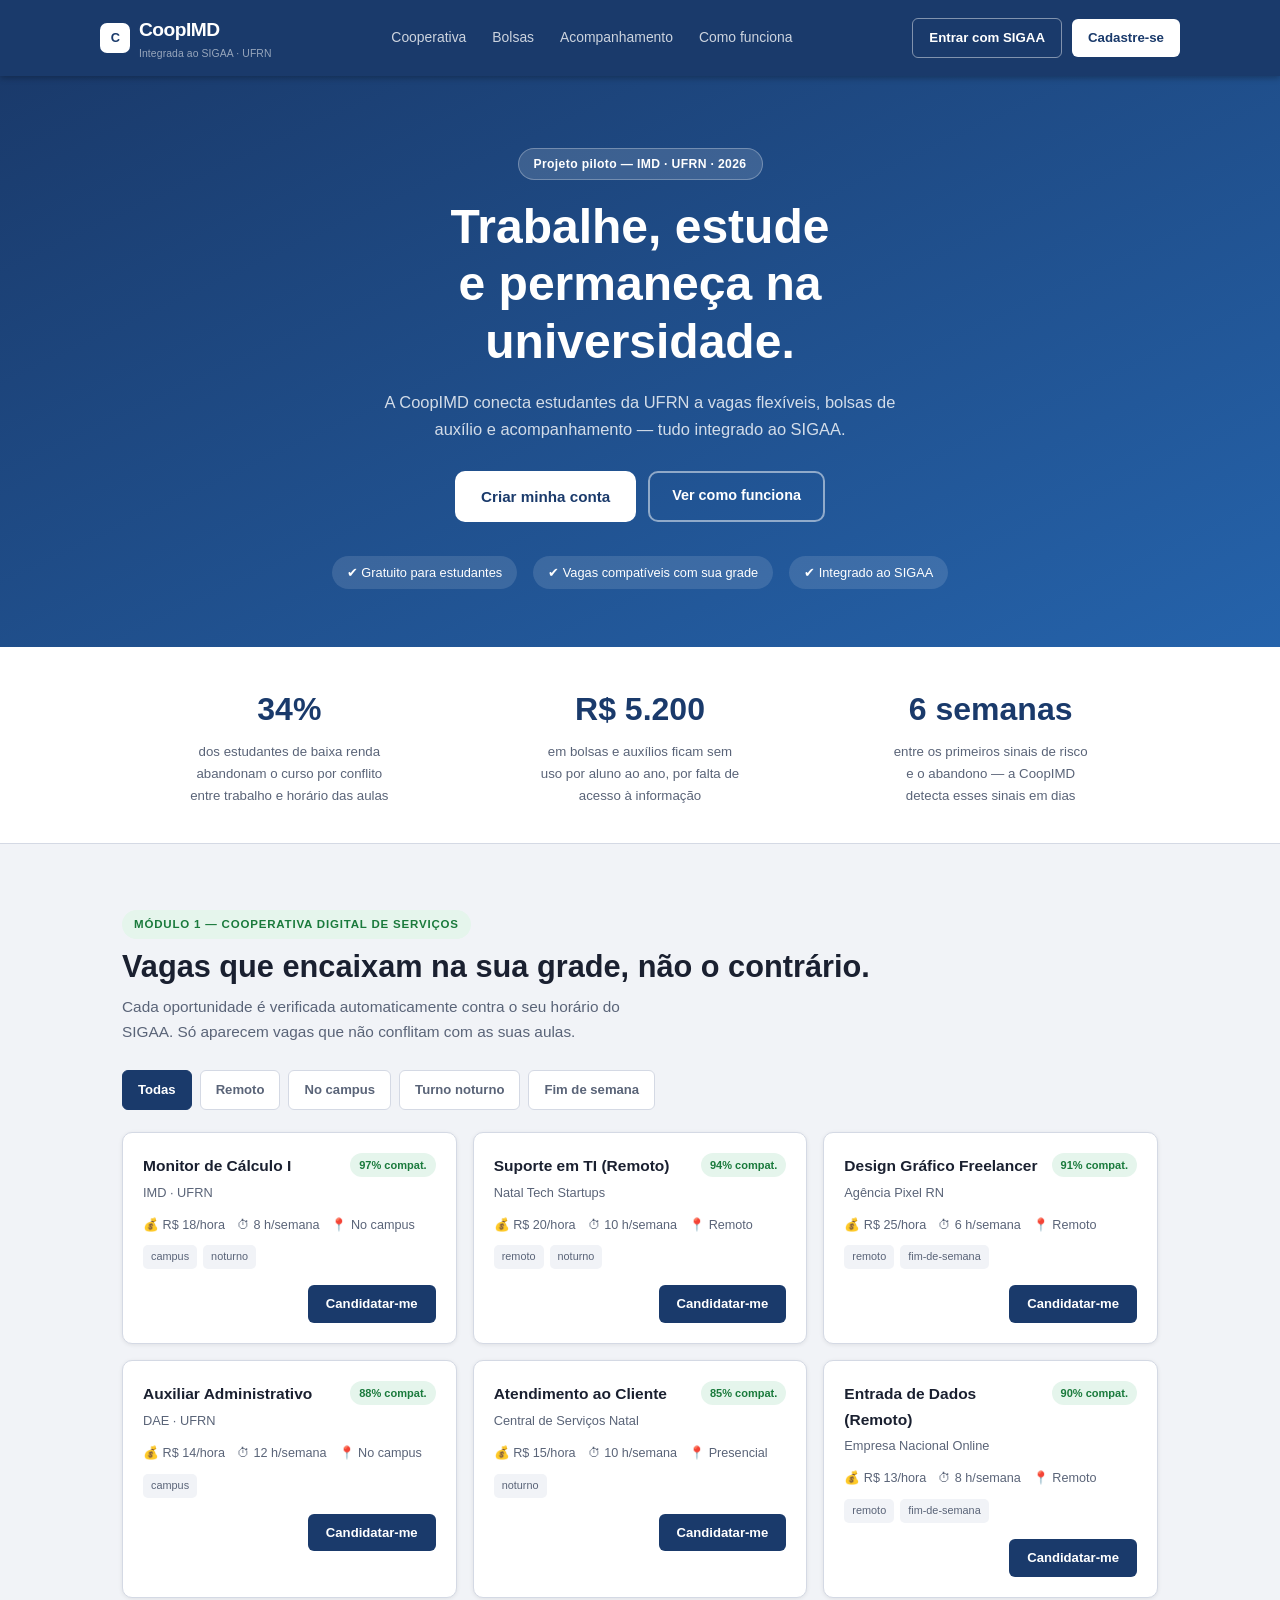
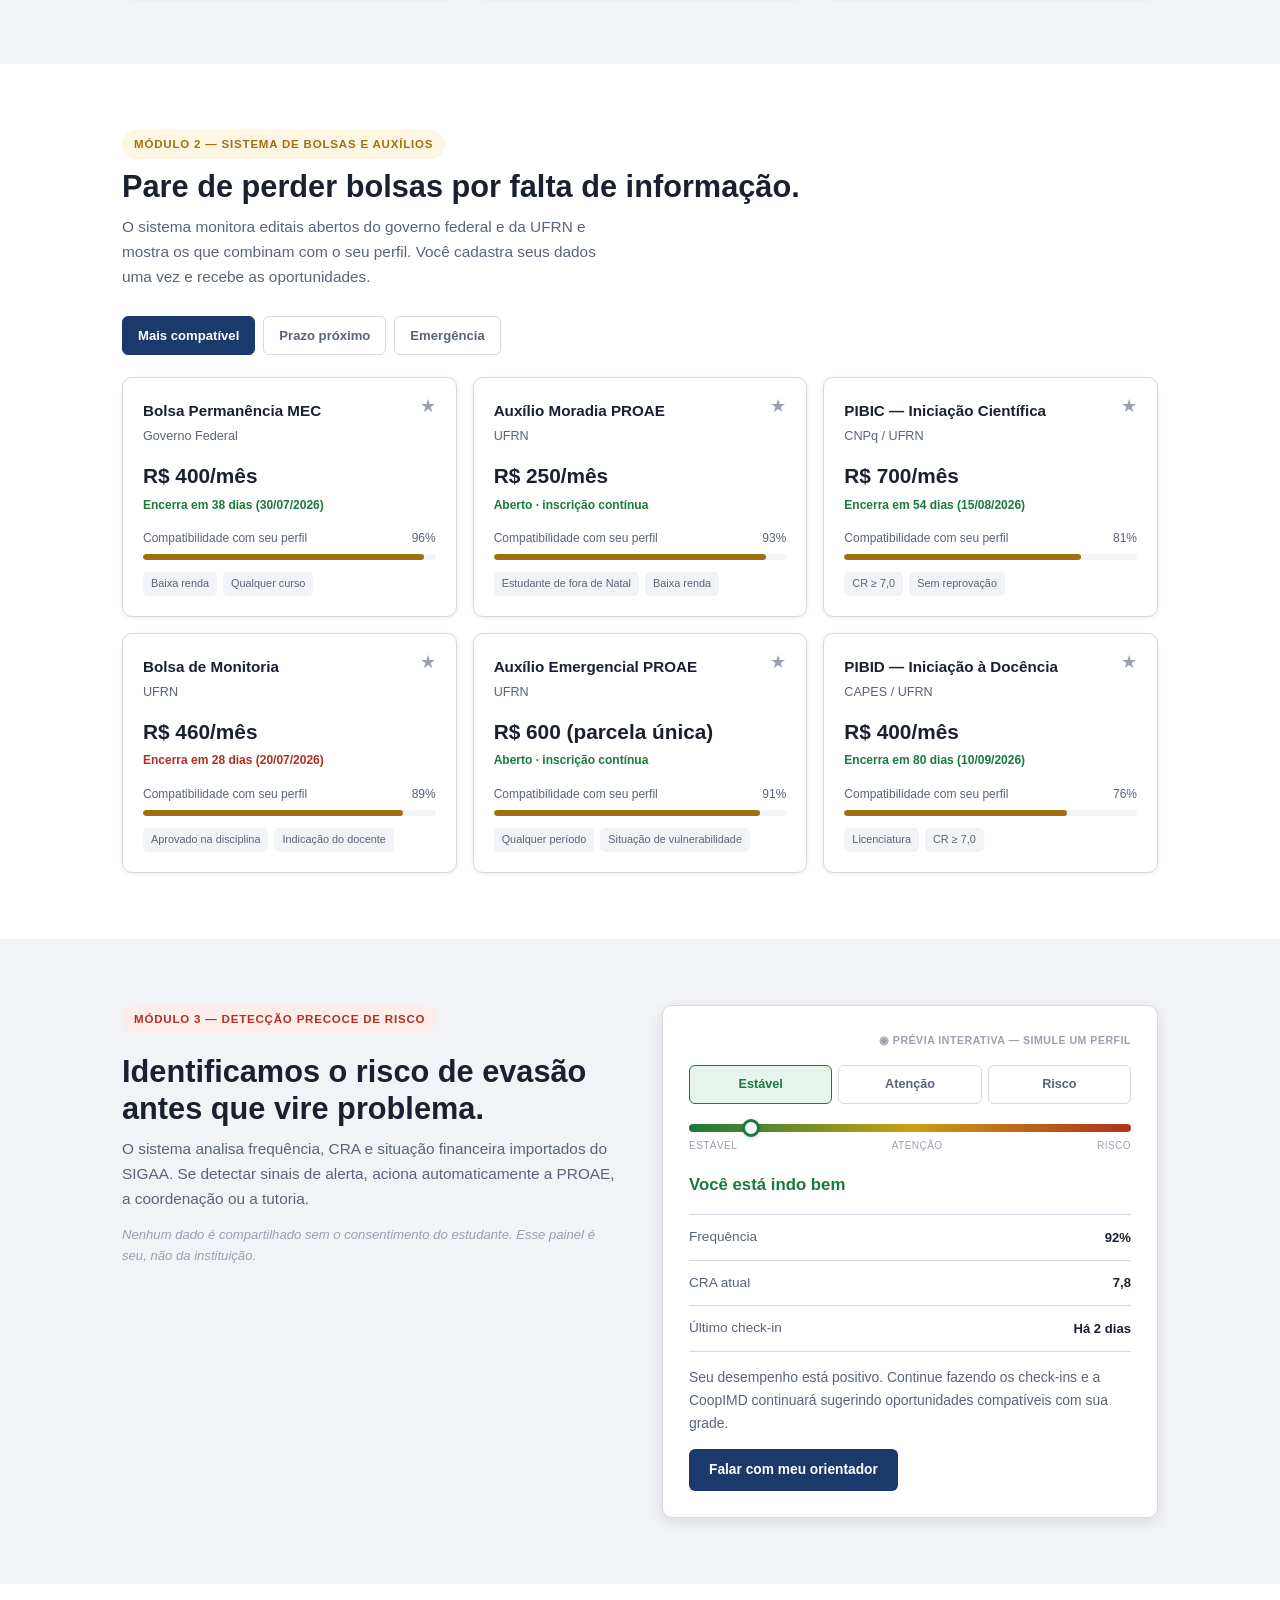
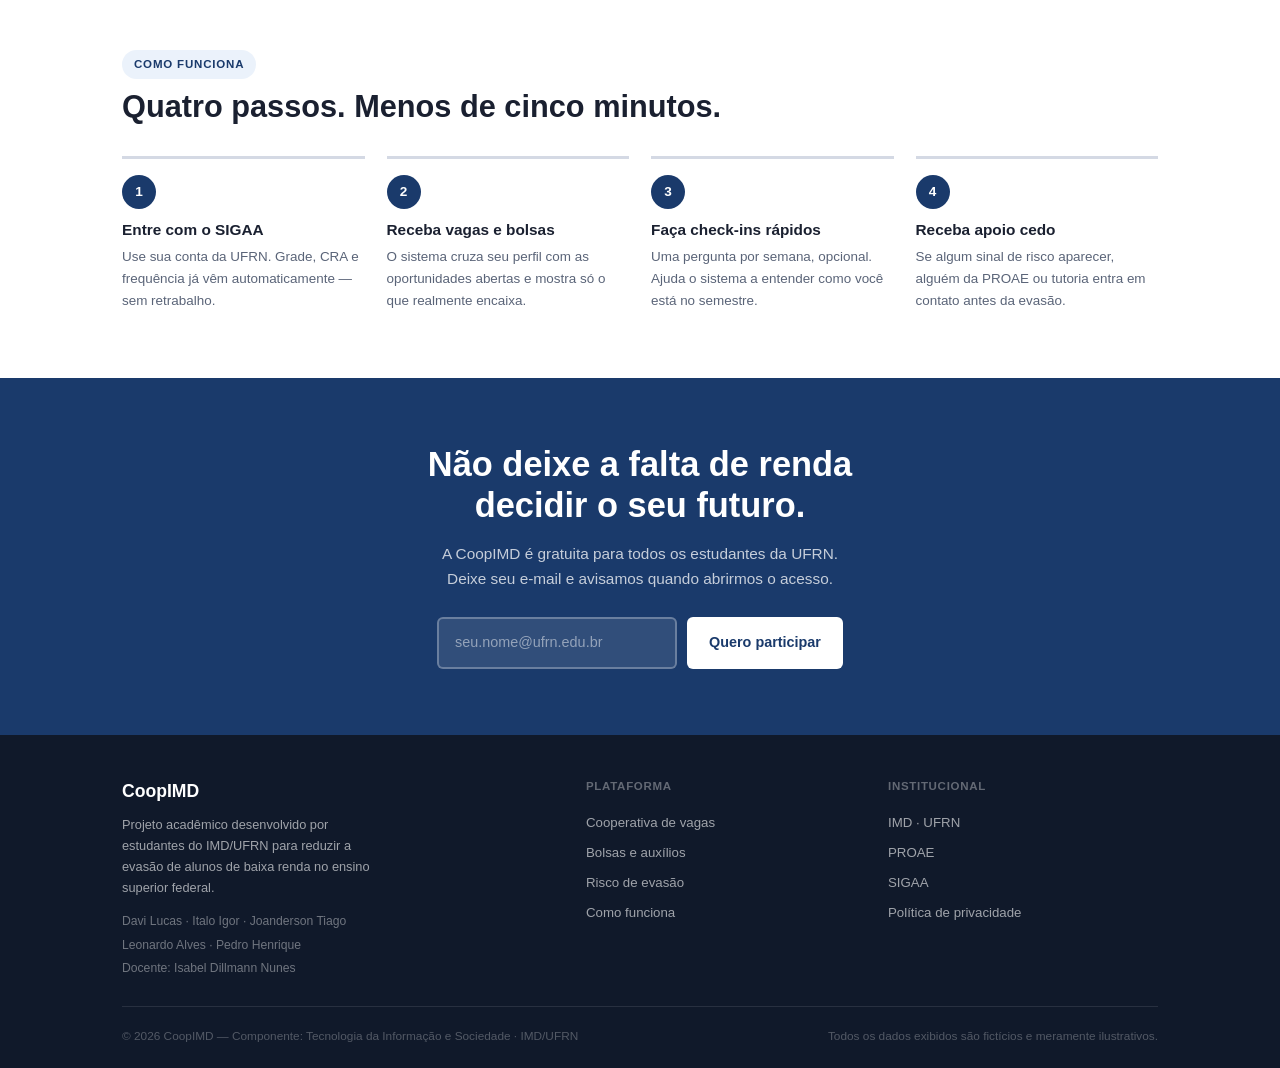
==== commit 7078f432: "teste2" ====
--- a/core/static/templates/index.html
+++ b/core/static/templates/index.html
@@ -1,1118 +1,1354 @@
 <!DOCTYPE html>
-<html lang="en">
+<html lang="pt-BR">
 <head>
 <meta charset="UTF-8">
 <meta name="viewport" content="width=device-width, initial-scale=1.0">
-<title>Trilha — Work, study, and stay enrolled</title>
-<meta name="description" content="Trilha matches your class schedule with flexible jobs, finds the financial aid you qualify for, and connects you with support before you're at risk of dropping out.">
+<title>CoopIMD — Cooperativa Estudantil Integrada ao SIGAA</title>
+<meta name="description" content="A CoopIMD conecta estudantes da UFRN a vagas flexíveis, bolsas e suporte de permanência — integrado ao SIGAA.">
 <style>
-/* ============================= TOKENS ============================= */
-:root{
-  --ink:#16223D;
-  --navy:#1B2A4A;
-  --navy-700:#24375C;
-  --navy-900:#121C32;
-  --paper:#FAFAF8;
-  --surface:#FFFFFF;
-  --border:#E5E3DA;
-  --muted:#5C6470;
-  --muted-2:#8A8F9A;
-
-  --teal:#0E9C8E;
-  --teal-50:#E2F4F1;
-  --teal-700:#0B7A70;
-
-  --amber:#C98B1E;
-  --amber-50:#FAF0DC;
-  --amber-700:#A06F17;
-
-  --coral:#E2543C;
-  --coral-50:#FBE7E2;
-  --coral-700:#B83E2A;
-
-  --font-sans:-apple-system,BlinkMacSystemFont,"Segoe UI",Roboto,Helvetica,Arial,sans-serif;
-  --font-mono:ui-monospace,"SF Mono","Cascadia Mono","Roboto Mono",Consolas,"Liberation Mono",monospace;
-
-  --fs-h1:clamp(2.1rem,1.5rem + 2.7vw,3.6rem);
-  --fs-h2:clamp(1.6rem,1.3rem + 1.4vw,2.35rem);
-  --fs-h3:clamp(1.15rem,1.05rem + .5vw,1.4rem);
-
-  --sp-1:4px;--sp-2:8px;--sp-3:12px;--sp-4:16px;--sp-5:24px;--sp-6:32px;--sp-7:48px;--sp-8:64px;--sp-9:96px;
-
-  --radius-sm:8px;--radius-md:14px;--radius-lg:20px;
-
-  --shadow-sm:0 1px 2px rgba(22,34,61,.07);
-  --shadow-md:0 8px 24px rgba(22,34,61,.09);
-  --shadow-lg:0 24px 56px rgba(22,34,61,.14);
-
-  --ease:cubic-bezier(.2,.7,.2,1);
-}
-
-/* ============================= RESET ============================= */
-*,*::before,*::after{box-sizing:border-box;margin:0;padding:0;}
-html{scroll-behavior:smooth;}
-body{
-  font-family:var(--font-sans);
-  color:var(--ink);
-  background:var(--paper);
-  line-height:1.6;
-  -webkit-font-smoothing:antialiased;
-}
-img,svg{display:block;max-width:100%;}
-a{color:inherit;text-decoration:none;}
-ul{list-style:none;}
-button,input{font:inherit;color:inherit;}
-button{cursor:pointer;background:none;border:none;}
-h1,h2,h3{line-height:1.12;font-weight:800;letter-spacing:-0.02em;}
-.container{max-width:1180px;margin-inline:auto;padding-inline:clamp(20px,4vw,48px);}
-
-:focus-visible{outline:2px solid var(--teal);outline-offset:3px;border-radius:4px;}
-
-.skip-link{
-  position:absolute;left:-9999px;top:0;background:var(--navy);color:#fff;padding:12px 18px;z-index:200;border-radius:0 0 8px 0;
-}
-.skip-link:focus{left:0;}
-
-@media (prefers-reduced-motion:reduce){
-  *,*::before,*::after{animation-duration:.001ms !important;transition-duration:.001ms !important;}
-  html{scroll-behavior:auto;}
-}
-
-/* ============================= UTILITIES ============================= */
-.eyebrow{
-  font-family:var(--font-mono);
-  font-size:.72rem;
-  font-weight:600;
-  letter-spacing:.09em;
-  text-transform:uppercase;
-  display:inline-flex;
-  align-items:center;
-  gap:8px;
-  padding:6px 12px;
-  border-radius:999px;
-  border:1px solid currentColor;
-}
-.eyebrow--navy{color:var(--navy);}
-.eyebrow--teal{color:var(--teal-700);background:var(--teal-50);border-color:transparent;}
-.eyebrow--amber{color:var(--amber-700);background:var(--amber-50);border-color:transparent;}
-.eyebrow--coral{color:var(--coral-700);background:var(--coral-50);border-color:transparent;}
-.eyebrow--light{color:#fff;border-color:rgba(255,255,255,.4);}
-
-.mono-num{font-family:var(--font-mono);font-variant-numeric:tabular-nums;}
-
-.btn{
-  display:inline-flex;align-items:center;justify-content:center;gap:8px;
-  padding:13px 24px;border-radius:10px;font-weight:700;font-size:.95rem;
-  transition:transform .15s var(--ease),box-shadow .15s var(--ease),background .15s var(--ease);
-  white-space:nowrap;
-}
-.btn:active{transform:scale(.97);}
-.btn--primary{background:var(--navy);color:#fff;box-shadow:var(--shadow-sm);}
-.btn--primary:hover{background:var(--navy-700);box-shadow:var(--shadow-md);transform:translateY(-1px);}
-.btn--accent{background:var(--teal);color:#fff;}
-.btn--accent:hover{background:var(--teal-700);transform:translateY(-1px);box-shadow:var(--shadow-md);}
-.btn--ghost{background:transparent;color:var(--navy);border:1.5px solid var(--border);}
-.btn--ghost:hover{border-color:var(--navy);}
-.btn--light{background:#fff;color:var(--navy);}
-.btn--light:hover{background:#EFEEE8;transform:translateY(-1px);}
-.btn[disabled]{opacity:.7;cursor:default;transform:none !important;}
-.btn--sm{padding:9px 16px;font-size:.85rem;border-radius:8px;}
-
-.icon{width:18px;height:18px;flex-shrink:0;}
-
-.section-head{max-width:640px;margin-bottom:var(--sp-6);}
-.section-head h2{margin-top:14px;}
-.section-head p{color:var(--muted);margin-top:14px;font-size:1.05rem;}
-
-/* ============================= NAV ============================= */
-.nav{
-  position:sticky;top:0;z-index:100;
-  background:rgba(250,250,248,.85);
-  backdrop-filter:blur(10px);
-  border-bottom:1px solid transparent;
-  transition:border-color .25s var(--ease),box-shadow .25s var(--ease);
-}
-.nav.is-scrolled{border-color:var(--border);box-shadow:0 2px 16px rgba(22,34,61,.05);}
-.nav__inner{display:flex;align-items:center;justify-content:space-between;padding-block:16px;}
-.nav__brand{display:flex;align-items:center;gap:10px;font-weight:800;font-size:1.15rem;letter-spacing:-.01em;}
-.nav__links{display:flex;align-items:center;gap:32px;}
-.nav__link{font-size:.93rem;font-weight:600;color:var(--muted);transition:color .15s;}
-.nav__link:hover{color:var(--navy);}
-.nav__right{display:flex;align-items:center;gap:18px;}
-.nav__toggle{display:none;flex-direction:column;gap:5px;padding:8px;}
-.nav__toggle-bar{width:22px;height:2px;background:var(--navy);transition:transform .25s var(--ease),opacity .25s var(--ease);}
-.nav__toggle.is-open .nav__toggle-bar:nth-child(1){transform:translateY(7px) rotate(45deg);}
-.nav__toggle.is-open .nav__toggle-bar:nth-child(2){opacity:0;}
-.nav__toggle.is-open .nav__toggle-bar:nth-child(3){transform:translateY(-7px) rotate(-45deg);}
-
-@media (max-width:860px){
-  .nav__links{
-    position:fixed;inset:64px 0 auto 0;background:var(--surface);
-    flex-direction:column;align-items:flex-start;gap:0;padding:8px 24px 20px;
-    border-bottom:1px solid var(--border);box-shadow:var(--shadow-md);
-    transform:translateY(-12px);opacity:0;pointer-events:none;
-    transition:transform .2s var(--ease),opacity .2s var(--ease);
-  }
-  .nav__links.is-open{transform:translateY(0);opacity:1;pointer-events:auto;}
-  .nav__link{padding:14px 0;width:100%;border-bottom:1px solid var(--border);}
-  .nav__toggle{display:flex;}
-  .nav__right .btn--ghost{display:none;}
-}
-
-/* ============================= HERO ============================= */
-.hero{padding-block:var(--sp-8) var(--sp-7);overflow:hidden;}
-.hero__inner{display:grid;grid-template-columns:1.05fr 1fr;gap:var(--sp-8);align-items:center;}
-.hero__title{margin-top:18px;}
-.hero__title em{font-style:normal;color:var(--teal-700);}
-.hero__sub{margin-top:18px;font-size:1.1rem;color:var(--muted);max-width:480px;}
-.hero__actions{display:flex;gap:14px;margin-top:30px;flex-wrap:wrap;}
-.hero__trust{display:flex;align-items:center;gap:10px;margin-top:24px;font-size:.85rem;color:var(--muted-2);}
-.hero__trust .dot{width:5px;height:5px;border-radius:50%;background:var(--muted-2);}
-
-/* schedule demo card */
-.schedule-card{
-  background:var(--surface);border:1px solid var(--border);border-radius:var(--radius-lg);
-  box-shadow:var(--shadow-lg);padding:var(--sp-5);
-}
-.schedule-card__head{display:flex;align-items:center;justify-content:space-between;margin-bottom:16px;}
-.schedule-card__head h3{font-size:1rem;font-weight:700;}
-.schedule-card__head span{font-family:var(--font-mono);font-size:.7rem;color:var(--muted-2);text-transform:uppercase;letter-spacing:.06em;}
-
-.schedule{width:100%;border-collapse:collapse;table-layout:fixed;}
-.schedule caption{text-align:left;font-size:0;height:0;overflow:hidden;}
-.schedule th{font-family:var(--font-mono);font-size:.62rem;text-transform:uppercase;letter-spacing:.05em;color:var(--muted-2);font-weight:600;padding:4px 2px;}
-.schedule th[scope="row"]{text-align:left;padding-right:6px;}
-.schedule td{padding:3px;}
-.cell{
-  height:46px;border-radius:8px;display:flex;align-items:center;justify-content:center;text-align:center;
-  font-size:.62rem;font-weight:600;line-height:1.15;padding:2px;
-  background:#F1F0EA;color:transparent;
-  transition:background .35s var(--ease),color .35s var(--ease),transform .35s var(--ease);
-}
-.cell.is-class{background:var(--navy);color:#fff;}
-.cell.is-study{background:#fff;color:var(--ink);border:1.5px dashed #B9C2D6;}
-.cell.is-work{background:var(--teal);color:#fff;transform:scale(1.04);}
-.cell .cell-label{font-family:var(--font-mono);}
-
-.schedule-card__legend{display:flex;gap:16px;margin-top:14px;flex-wrap:wrap;}
-.legend-item{display:flex;align-items:center;gap:6px;font-size:.72rem;color:var(--muted);}
-.legend-swatch{width:10px;height:10px;border-radius:3px;}
-
-.schedule-card__cta{
-  display:flex;align-items:center;justify-content:space-between;gap:12px;
-  margin-top:18px;padding-top:18px;border-top:1px solid var(--border);flex-wrap:wrap;
-}
-.schedule-card__caption{
-  margin-top:14px;padding:12px 14px;background:var(--teal-50);border-radius:10px;
-  font-size:.82rem;color:var(--teal-700);font-weight:600;
-  opacity:0;max-height:0;overflow:hidden;transition:opacity .4s var(--ease),max-height .4s var(--ease),margin .4s var(--ease);
-}
-.schedule-card__caption.is-visible{opacity:1;max-height:80px;margin-top:14px;}
-
-@media (max-width:980px){
-  .hero__inner{grid-template-columns:1fr;}
-  .hero__sub{max-width:none;}
-}
-@media (max-width:560px){
-  .cell{font-size:.55rem;height:40px;}
-  .schedule th{font-size:.55rem;}
-}
-
-/* ============================= PROBLEM STRIP ============================= */
-.problem{background:var(--navy);color:#fff;padding-block:var(--sp-7);}
-.problem__inner{display:grid;grid-template-columns:repeat(3,1fr);gap:var(--sp-6);}
-.stat__value{font-family:var(--font-mono);font-size:clamp(1.8rem,1.4rem + 1.6vw,2.6rem);font-weight:700;color:#fff;}
-.stat__label{margin-top:8px;color:rgba(255,255,255,.65);font-size:.92rem;max-width:280px;}
-@media (max-width:760px){.problem__inner{grid-template-columns:1fr;gap:var(--sp-5);}}
-
-/* ============================= FEATURE SECTIONS ============================= */
-.feature{padding-block:var(--sp-9);border-bottom:1px solid var(--border);}
-.feature__inner{display:grid;grid-template-columns:1fr 1fr;gap:var(--sp-8);align-items:center;}
-.feature--reverse .feature__inner{direction:rtl;}
-.feature--reverse .feature__inner > *{direction:ltr;}
-.feature__copy h2{margin-top:14px;}
-.feature__copy p{color:var(--muted);margin-top:16px;font-size:1.02rem;max-width:480px;}
-@media (max-width:980px){
-  .feature__inner{grid-template-columns:1fr;}
-  .feature--reverse .feature__inner{direction:ltr;}
-}
-
-/* --- Jobs (teal) --- */
-.chips{display:flex;flex-wrap:wrap;gap:10px;margin:24px 0 22px;}
-.chip{
-  font-family:var(--font-mono);font-size:.72rem;font-weight:600;letter-spacing:.03em;
-  padding:9px 14px;border-radius:999px;border:1.5px solid var(--border);background:var(--surface);
-  transition:all .15s var(--ease);
-}
-.chip:hover{border-color:var(--teal);}
-.chip.is-active{background:var(--teal);border-color:var(--teal);color:#fff;}
-.chip--clear{color:var(--muted-2);border-style:dashed;}
-
-.job-grid{display:grid;grid-template-columns:repeat(2,1fr);gap:14px;}
-.job-card{
-  background:var(--surface);border:1px solid var(--border);border-radius:var(--radius-md);padding:18px;
-  transition:transform .2s var(--ease),box-shadow .2s var(--ease),opacity .25s var(--ease);
-}
-.job-card:hover{transform:translateY(-2px);box-shadow:var(--shadow-md);}
-.job-card.is-hidden{display:none;}
-.job-card__top{display:flex;justify-content:space-between;align-items:flex-start;gap:10px;}
-.job-card__role{font-weight:700;font-size:.98rem;}
-.job-card__employer{color:var(--muted);font-size:.85rem;margin-top:2px;}
-.job-card__match{font-family:var(--font-mono);font-size:.72rem;font-weight:700;color:var(--teal-700);background:var(--teal-50);padding:4px 9px;border-radius:999px;flex-shrink:0;}
-.job-card__meta{display:flex;gap:14px;margin-top:14px;font-family:var(--font-mono);font-size:.75rem;color:var(--muted);}
-.job-card__tags{display:flex;gap:6px;flex-wrap:wrap;margin-top:12px;}
-.tag{font-size:.68rem;font-family:var(--font-mono);background:#F1F0EA;color:var(--muted);padding:4px 8px;border-radius:6px;}
-.job-card__bottom{display:flex;justify-content:flex-end;margin-top:14px;}
-.empty-state{grid-column:1/-1;text-align:center;padding:40px 20px;color:var(--muted-2);font-size:.9rem;}
-
-@media (max-width:700px){.job-grid{grid-template-columns:1fr;}}
-
-/* --- Aid (amber) --- */
-.seg-tabs{display:inline-flex;background:#F1F0EA;border-radius:10px;padding:4px;margin:24px 0 22px;gap:2px;}
-.seg-tab{font-size:.82rem;font-weight:600;padding:9px 16px;border-radius:8px;color:var(--muted);transition:all .15s var(--ease);}
-.seg-tab.is-active{background:var(--surface);color:var(--amber-700);box-shadow:var(--shadow-sm);}
-
-.aid-grid{display:grid;grid-template-columns:repeat(2,1fr);gap:14px;}
-.aid-card{background:var(--surface);border:1px solid var(--border);border-radius:var(--radius-md);padding:18px;}
-.aid-card__top{display:flex;justify-content:space-between;gap:10px;align-items:flex-start;}
-.aid-card__name{font-weight:700;font-size:.96rem;}
-.aid-card__funder{color:var(--muted);font-size:.83rem;margin-top:2px;}
-.bookmark-btn{flex-shrink:0;padding:4px;color:var(--muted-2);transition:color .15s;}
-.bookmark-btn.is-saved{color:var(--amber);}
-.aid-card__amount{font-family:var(--font-mono);font-weight:700;font-size:1.3rem;margin-top:14px;color:var(--ink);}
-.aid-card__deadline{font-size:.76rem;color:var(--coral-700);margin-top:2px;font-family:var(--font-mono);}
-.aid-card__deadline.is-open{color:var(--teal-700);}
-.match-row{display:flex;align-items:center;gap:10px;margin-top:14px;}
-.match-bar{flex:1;height:6px;background:#F1F0EA;border-radius:999px;overflow:hidden;}
-.match-bar__fill{height:100%;width:0%;background:var(--amber);border-radius:999px;transition:width 1s var(--ease);}
-.match-pct{font-family:var(--font-mono);font-size:.72rem;font-weight:700;color:var(--amber-700);min-width:32px;text-align:right;}
-.aid-card__tags{display:flex;gap:6px;flex-wrap:wrap;margin-top:12px;}
-
-@media (max-width:700px){.aid-grid{grid-template-columns:1fr;}}
-
-/* --- Support (coral) --- */
-.risk-card{background:var(--surface);border:1px solid var(--border);border-radius:var(--radius-lg);padding:var(--sp-6);box-shadow:var(--shadow-md);}
-.risk-toggle{display:flex;gap:8px;margin-bottom:24px;background:#F1F0EA;padding:4px;border-radius:10px;width:fit-content;}
-.risk-toggle__btn{font-size:.8rem;font-weight:600;padding:8px 14px;border-radius:7px;color:var(--muted);}
-.risk-toggle__btn.is-active{background:var(--surface);box-shadow:var(--shadow-sm);}
-.risk-toggle__btn[data-state="low"].is-active{color:var(--teal-700);}
-.risk-toggle__btn[data-state="watch"].is-active{color:var(--amber-700);}
-.risk-toggle__btn[data-state="elevated"].is-active{color:var(--coral-700);}
-
-.risk-gauge__track{position:relative;height:8px;border-radius:999px;background:linear-gradient(90deg,var(--teal) 0%,var(--teal) 30%,var(--amber) 50%,var(--coral) 70%,var(--coral) 100%);margin:10px 0 6px;}
-.risk-gauge__marker{
-  position:absolute;top:50%;left:16%;width:18px;height:18px;border-radius:50%;background:#fff;
-  border:4px solid var(--teal);transform:translate(-50%,-50%);box-shadow:var(--shadow-sm);
-  transition:left .5s var(--ease),border-color .5s var(--ease);
-}
-.risk-gauge__labels{display:flex;justify-content:space-between;font-family:var(--font-mono);font-size:.66rem;color:var(--muted-2);text-transform:uppercase;letter-spacing:.04em;}
-.risk-status{font-size:1.05rem;font-weight:700;margin-top:20px;transition:color .3s var(--ease);}
-.risk-status.is-low{color:var(--teal-700);}
-.risk-status.is-watch{color:var(--amber-700);}
-.risk-status.is-elevated{color:var(--coral-700);}
-
-.risk-factors{margin-top:18px;border-top:1px solid var(--border);}
-.risk-factor{display:flex;justify-content:space-between;gap:14px;padding:13px 0;border-bottom:1px solid var(--border);font-size:.86rem;}
-.risk-factor dt{color:var(--muted);}
-.risk-factor dd{font-family:var(--font-mono);font-size:.78rem;font-weight:600;text-align:right;}
-
-.risk-message{margin-top:18px;color:var(--muted);font-size:.92rem;}
-.risk-actions{margin-top:18px;display:flex;align-items:center;gap:12px;flex-wrap:wrap;}
-.risk-confirm{font-size:.85rem;color:var(--teal-700);font-weight:600;display:none;}
-.risk-confirm.is-visible{display:inline-flex;align-items:center;gap:6px;}
-
-/* ============================= HOW IT WORKS ============================= */
-.how{padding-block:var(--sp-9);background:var(--surface);border-bottom:1px solid var(--border);}
-.how__steps{display:grid;grid-template-columns:repeat(4,1fr);gap:var(--sp-5);margin-top:var(--sp-6);}
-.how__step{position:relative;padding-top:14px;}
-.how__step::before{content:"";position:absolute;top:0;left:0;width:100%;height:2px;background:var(--border);}
-.how__step.is-active-color::before{background:var(--teal);}
-.how__num{font-family:var(--font-mono);font-size:.78rem;color:var(--muted-2);font-weight:700;}
-.how__step h3{margin-top:10px;font-size:1.02rem;}
-.how__step p{margin-top:8px;color:var(--muted);font-size:.88rem;}
-@media (max-width:900px){.how__steps{grid-template-columns:1fr 1fr;}}
-@media (max-width:560px){.how__steps{grid-template-columns:1fr;}}
-
-/* ============================= TESTIMONIALS ============================= */
-.testimonials{padding-block:var(--sp-9);}
-.testimonial-wrap{position:relative;max-width:680px;margin:var(--sp-6) auto 0;}
-.testimonial-track{overflow:hidden;}
-.testimonial-list{display:flex;transition:transform .5s var(--ease);}
-.testimonial{flex:0 0 100%;background:var(--surface);border:1px solid var(--border);border-radius:var(--radius-lg);padding:var(--sp-6);}
-.testimonial p{font-size:1.1rem;line-height:1.55;color:var(--ink);}
-.testimonial__who{display:flex;align-items:center;gap:12px;margin-top:22px;}
-.testimonial__avatar{width:42px;height:42px;border-radius:50%;display:flex;align-items:center;justify-content:center;color:#fff;font-weight:700;font-size:.85rem;}
-.testimonial__name{font-weight:700;font-size:.9rem;}
-.testimonial__course{font-size:.8rem;color:var(--muted);}
-.carousel-controls{display:flex;justify-content:center;align-items:center;gap:18px;margin-top:22px;}
-.carousel-arrow{width:38px;height:38px;border-radius:50%;border:1px solid var(--border);display:flex;align-items:center;justify-content:center;transition:border-color .15s;}
-.carousel-arrow:hover{border-color:var(--navy);}
-.carousel-dots{display:flex;gap:7px;}
-.carousel-dot{width:7px;height:7px;border-radius:50%;background:var(--border);transition:background .2s,transform .2s;}
-.carousel-dot.is-active{background:var(--navy);transform:scale(1.3);}
-
-/* ============================= TRUST ============================= */
-.trust{padding-block:var(--sp-7);border-top:1px solid var(--border);border-bottom:1px solid var(--border);}
-.trust__label{text-align:center;font-family:var(--font-mono);font-size:.72rem;letter-spacing:.07em;text-transform:uppercase;color:var(--muted-2);margin-bottom:28px;}
-.trust__row{display:flex;justify-content:center;align-items:center;gap:var(--sp-7);flex-wrap:wrap;}
-.trust__badge{font-family:var(--font-mono);font-size:.85rem;letter-spacing:.02em;color:var(--muted-2);font-weight:600;}
-
-/* ============================= CTA BAND ============================= */
-.cta-band{background:var(--navy);color:#fff;padding-block:var(--sp-9);text-align:center;}
-.cta-band h2{color:#fff;max-width:640px;margin-inline:auto;}
-.cta-band p{color:rgba(255,255,255,.7);margin-top:16px;max-width:480px;margin-inline:auto;}
-.cta-form{display:flex;gap:10px;max-width:420px;margin:30px auto 0;flex-wrap:wrap;justify-content:center;}
-.cta-form input{
-  flex:1;min-width:220px;padding:13px 16px;border-radius:10px;border:1.5px solid rgba(255,255,255,.25);
-  background:rgba(255,255,255,.08);color:#fff;
-}
-.cta-form input::placeholder{color:rgba(255,255,255,.5);}
-.cta-form input:focus{outline:none;border-color:#fff;background:rgba(255,255,255,.14);}
-.cta-error{color:#FFC9BD;font-size:.8rem;margin-top:10px;display:none;}
-.cta-error.is-visible{display:block;}
-.cta-success{
-  max-width:420px;margin:30px auto 0;padding:18px 20px;background:rgba(255,255,255,.1);
-  border:1px solid rgba(255,255,255,.25);border-radius:12px;display:none;font-size:.9rem;
-}
-.cta-success.is-visible{display:block;}
-.cta-band__secondary{margin-top:22px;font-size:.85rem;color:rgba(255,255,255,.55);}
-.cta-band__secondary a{text-decoration:underline;text-underline-offset:3px;}
-.cta-band__secondary a:hover{color:#fff;}
-
-/* ============================= FOOTER ============================= */
-.footer{padding-block:var(--sp-8) var(--sp-6);}
-.footer__top{display:grid;grid-template-columns:1.4fr repeat(3,1fr);gap:var(--sp-6);padding-bottom:var(--sp-7);}
-.footer__brand-desc{color:var(--muted);font-size:.88rem;margin-top:14px;max-width:260px;}
-.footer__col h4{font-size:.78rem;text-transform:uppercase;letter-spacing:.06em;color:var(--muted-2);font-family:var(--font-mono);margin-bottom:14px;}
-.footer__col a{display:block;color:var(--muted);font-size:.88rem;padding:6px 0;transition:color .15s;}
-.footer__col a:hover{color:var(--navy);}
-.footer__bottom{border-top:1px solid var(--border);padding-top:var(--sp-5);display:flex;justify-content:space-between;gap:14px;flex-wrap:wrap;color:var(--muted-2);font-size:.78rem;}
-@media (max-width:860px){.footer__top{grid-template-columns:1fr 1fr;}}
-@media (max-width:540px){.footer__top{grid-template-columns:1fr;}}
+
+/* ============================================================
+   VARIÁVEIS DE DESIGN
+   ============================================================ */
+:root {
+  /* Cores principais */
+  --azul:          #1A3A6B;
+  --azul-medio:    #2563AB;
+  --azul-claro:    #EBF2FB;
+  --verde:         #1A7A3C;
+  --verde-claro:   #E5F5EC;
+  --amarelo:       #A07010;
+  --amarelo-claro: #FDF6E3;
+  --laranja:       #B03020;
+  --laranja-claro: #FCECEA;
+
+  /* Neutros */
+  --fundo:         #F1F3F7;
+  --branco:        #FFFFFF;
+  --borda:         #D4D9E4;
+  --texto:         #1A2030;
+  --cinza:         #5A6478;
+  --cinza-leve:    #9AA0AE;
+
+  /* Tipografia */
+  --fonte: -apple-system, BlinkMacSystemFont, 'Segoe UI', Roboto, Arial, sans-serif;
+
+  /* Sombras */
+  --sombra-sm: 0 1px 4px rgba(0,0,0,.08);
+  --sombra-md: 0 4px 14px rgba(0,0,0,.1);
+
+  /* Geometria */
+  --raio:    10px;
+  --raio-sm: 6px;
+}
+
+/* ============================================================
+   RESET
+   ============================================================ */
+*, *::before, *::after { box-sizing: border-box; margin: 0; padding: 0; }
+html                    { scroll-behavior: smooth; }
+body {
+  font-family: var(--fonte);
+  background: var(--fundo);
+  color: var(--texto);
+  line-height: 1.65;
+  -webkit-font-smoothing: antialiased;
+}
+a            { text-decoration: none; color: inherit; }
+ul           { list-style: none; }
+button       { cursor: pointer; font: inherit; border: none; background: none; }
+h1, h2, h3  { line-height: 1.2; font-weight: 800; }
+
+/* ============================================================
+   UTILITÁRIOS
+   ============================================================ */
+.container          { max-width: 1080px; margin: 0 auto; padding: 0 22px; }
+.sr-only            { position: absolute; width: 1px; height: 1px; overflow: hidden; clip: rect(0,0,0,0); }
+
+/* Chips/etiquetas de módulo */
+.etiqueta {
+  display: inline-block;
+  font-size: .72rem;
+  font-weight: 700;
+  text-transform: uppercase;
+  letter-spacing: .07em;
+  padding: 5px 12px;
+  border-radius: 20px;
+  margin-bottom: 10px;
+}
+.etiqueta-verde   { background: var(--verde-claro);   color: var(--verde); }
+.etiqueta-azul    { background: var(--azul-claro);    color: var(--azul); }
+.etiqueta-amarelo { background: var(--amarelo-claro); color: var(--amarelo); }
+.etiqueta-laranja { background: var(--laranja-claro); color: var(--laranja); }
+
+/* Tags de card */
+.tag {
+  font-size: .68rem;
+  background: var(--fundo);
+  color: var(--cinza);
+  padding: 3px 8px;
+  border-radius: 5px;
+}
+
+/* ============================================================
+   NAVBAR
+   ============================================================ */
+.navbar {
+  background: var(--azul);
+  color: #fff;
+  position: sticky;
+  top: 0;
+  z-index: 100;
+  box-shadow: 0 2px 6px rgba(0,0,0,.28);
+}
+.navbar-inner {
+  display: flex;
+  align-items: center;
+  justify-content: space-between;
+  padding: 14px 0;
+  gap: 16px;
+}
+.logo {
+  font-size: 1.2rem;
+  font-weight: 800;
+  letter-spacing: -.5px;
+  display: flex;
+  align-items: center;
+  gap: 9px;
+  color: #fff;
+}
+.logo-icone {
+  width: 30px; height: 30px;
+  background: #fff;
+  border-radius: 7px;
+  display: flex; align-items: center; justify-content: center;
+  color: var(--azul);
+  font-size: .8rem;
+  font-weight: 900;
+  flex-shrink: 0;
+}
+.logo-sub {
+  display: block;
+  font-size: .65rem;
+  font-weight: 400;
+  color: rgba(255,255,255,.55);
+  margin-top: -1px;
+  letter-spacing: .01em;
+}
+.nav-links { display: flex; gap: 26px; }
+.nav-links a {
+  font-size: .87rem;
+  color: rgba(255,255,255,.78);
+  font-weight: 500;
+  transition: color .15s;
+}
+.nav-links a:hover { color: #fff; }
+.nav-direita { display: flex; gap: 10px; align-items: center; }
+.btn-entrar {
+  padding: 8px 16px;
+  border: 1.5px solid rgba(255,255,255,.45);
+  border-radius: var(--raio-sm);
+  color: #fff;
+  font-size: .83rem;
+  font-weight: 600;
+  transition: border-color .15s;
+}
+.btn-entrar:hover { border-color: #fff; }
+.btn-cadastrar {
+  padding: 8px 16px;
+  background: #fff;
+  color: var(--azul);
+  border-radius: var(--raio-sm);
+  font-size: .83rem;
+  font-weight: 700;
+  transition: opacity .15s;
+}
+.btn-cadastrar:hover { opacity: .88; }
+
+/* ============================================================
+   HERO
+   ============================================================ */
+.hero {
+  background: linear-gradient(155deg, var(--azul) 0%, var(--azul-medio) 100%);
+  color: #fff;
+  padding: 72px 0 58px;
+  text-align: center;
+}
+.hero-piloto {
+  display: inline-block;
+  background: rgba(255,255,255,.14);
+  border: 1px solid rgba(255,255,255,.28);
+  border-radius: 20px;
+  padding: 5px 15px;
+  font-size: .76rem;
+  font-weight: 600;
+  letter-spacing: .03em;
+  margin-bottom: 18px;
+}
+.hero h1 {
+  font-size: clamp(1.85rem, 4.5vw, 3rem);
+  max-width: 660px;
+  margin: 0 auto 18px;
+}
+.hero p {
+  font-size: 1.03rem;
+  color: rgba(255,255,255,.8);
+  max-width: 540px;
+  margin: 0 auto 28px;
+}
+.hero-acoes { display: flex; gap: 12px; justify-content: center; flex-wrap: wrap; }
+.btn-principal {
+  background: #fff;
+  color: var(--azul);
+  padding: 13px 26px;
+  border-radius: var(--raio);
+  font-weight: 700;
+  font-size: .95rem;
+  transition: transform .15s, box-shadow .15s;
+}
+.btn-principal:hover { transform: translateY(-2px); box-shadow: 0 6px 18px rgba(0,0,0,.2); }
+.btn-secundario-h {
+  border: 2px solid rgba(255,255,255,.5);
+  color: #fff;
+  padding: 11px 22px;
+  border-radius: var(--raio);
+  font-weight: 600;
+  font-size: .9rem;
+  transition: border-color .15s;
+}
+.btn-secundario-h:hover { border-color: #fff; }
+.hero-destaques {
+  display: flex;
+  justify-content: center;
+  gap: 16px;
+  margin-top: 34px;
+  flex-wrap: wrap;
+}
+.hero-destaques span {
+  background: rgba(255,255,255,.12);
+  border-radius: 20px;
+  padding: 6px 15px;
+  font-size: .8rem;
+}
+
+/* ============================================================
+   FAIXA DE DADOS
+   ============================================================ */
+.dados {
+  background: var(--branco);
+  border-bottom: 1px solid var(--borda);
+  padding: 36px 0;
+}
+.dados-inner {
+  display: grid;
+  grid-template-columns: repeat(3, 1fr);
+  gap: 16px;
+  text-align: center;
+}
+.dado-valor {
+  font-size: 2rem;
+  font-weight: 800;
+  color: var(--azul);
+}
+.dado-desc {
+  margin-top: 5px;
+  font-size: .83rem;
+  color: var(--cinza);
+  max-width: 200px;
+  margin-left: auto;
+  margin-right: auto;
+}
+
+/* ============================================================
+   SEÇÕES GERAIS
+   ============================================================ */
+.secao       { padding: 66px 0; }
+.secao-alt   { background: var(--branco); }
+.secao-titulo {
+  font-size: clamp(1.38rem, 2.4vw, 1.95rem);
+  margin-bottom: 8px;
+}
+.secao-sub {
+  color: var(--cinza);
+  max-width: 500px;
+  margin-bottom: 26px;
+  font-size: .96rem;
+}
+
+/* ============================================================
+   TABS / FILTROS
+   ============================================================ */
+.filtros { display: flex; gap: 8px; flex-wrap: wrap; margin-bottom: 22px; }
+.filtro {
+  padding: 8px 15px;
+  border: 1.5px solid var(--borda);
+  border-radius: var(--raio-sm);
+  font-size: .82rem;
+  font-weight: 600;
+  color: var(--cinza);
+  background: var(--branco);
+  transition: all .15s;
+}
+.filtro:hover  { border-color: var(--azul-medio); color: var(--azul); }
+.filtro.ativo  { background: var(--azul); border-color: var(--azul); color: #fff; }
+
+/* ============================================================
+   GRADE DE CARDS
+   ============================================================ */
+.grade {
+  display: grid;
+  grid-template-columns: repeat(auto-fill, minmax(285px, 1fr));
+  gap: 16px;
+}
+.estado-vazio {
+  grid-column: 1 / -1;
+  text-align: center;
+  padding: 38px 16px;
+  color: var(--cinza-leve);
+  font-size: .88rem;
+}
+
+/* ============================================================
+   CARD DE VAGA
+   ============================================================ */
+.card-vaga {
+  background: var(--branco);
+  border: 1px solid var(--borda);
+  border-radius: var(--raio);
+  padding: 20px;
+  box-shadow: var(--sombra-sm);
+  transition: transform .2s, box-shadow .2s;
+}
+.card-vaga:hover { transform: translateY(-2px); box-shadow: var(--sombra-md); }
+.card-vaga.oculto { display: none; }
+
+.vaga-topo {
+  display: flex;
+  justify-content: space-between;
+  gap: 10px;
+  align-items: flex-start;
+}
+.vaga-titulo  { font-weight: 700; font-size: .97rem; }
+.vaga-empresa { font-size: .8rem; color: var(--cinza); margin-top: 3px; }
+.badge-compat {
+  font-size: .69rem;
+  font-weight: 700;
+  background: var(--verde-claro);
+  color: var(--verde);
+  padding: 3px 9px;
+  border-radius: 20px;
+  white-space: nowrap;
+  flex-shrink: 0;
+}
+.vaga-meta {
+  display: flex;
+  gap: 12px;
+  margin-top: 12px;
+  font-size: .79rem;
+  color: var(--cinza);
+  flex-wrap: wrap;
+}
+.vaga-tags   { display: flex; gap: 6px; flex-wrap: wrap; margin-top: 10px; }
+.vaga-rodape { margin-top: 16px; display: flex; justify-content: flex-end; }
+.btn-candidatar {
+  background: var(--azul);
+  color: #fff;
+  padding: 8px 18px;
+  border-radius: var(--raio-sm);
+  font-size: .82rem;
+  font-weight: 700;
+  transition: background .15s, transform .1s;
+}
+.btn-candidatar:hover:not(:disabled) { background: var(--azul-medio); }
+.btn-candidatar:active               { transform: scale(.97); }
+.btn-candidatar.aplicado { background: var(--verde); cursor: default; }
+
+/* ============================================================
+   CARD DE BOLSA
+   ============================================================ */
+.card-bolsa {
+  background: var(--branco);
+  border: 1px solid var(--borda);
+  border-radius: var(--raio);
+  padding: 20px;
+  box-shadow: var(--sombra-sm);
+}
+.bolsa-topo { display: flex; justify-content: space-between; gap: 10px; align-items: flex-start; }
+.bolsa-nome  { font-weight: 700; font-size: .95rem; }
+.bolsa-orgao { font-size: .79rem; color: var(--cinza); margin-top: 3px; }
+.btn-fav {
+  font-size: 1.1rem;
+  color: var(--cinza-leve);
+  flex-shrink: 0;
+  transition: color .15s;
+  line-height: 1;
+}
+.btn-fav:hover        { color: var(--amarelo); }
+.btn-fav.favoritado   { color: var(--amarelo); }
+.bolsa-valor { font-size: 1.3rem; font-weight: 800; margin-top: 12px; }
+.bolsa-prazo { font-size: .75rem; font-weight: 700; margin-top: 2px; }
+.prazo-ok    { color: var(--verde); }
+.prazo-alerta { color: var(--laranja); }
+
+.barra-wrap { margin-top: 14px; }
+.barra-meta {
+  display: flex;
+  justify-content: space-between;
+  font-size: .75rem;
+  color: var(--cinza);
+  margin-bottom: 5px;
+}
+.barra-trilha { background: var(--fundo); border-radius: 999px; height: 6px; overflow: hidden; }
+.barra-fill {
+  height: 100%;
+  background: var(--amarelo);
+  border-radius: 999px;
+  width: 0%;
+  transition: width 1.1s ease;
+}
+.bolsa-tags { display: flex; gap: 6px; flex-wrap: wrap; margin-top: 12px; }
+
+/* ============================================================
+   MÓDULO DE RISCO
+   ============================================================ */
+.risco-layout {
+  display: grid;
+  grid-template-columns: 1fr 1fr;
+  gap: 44px;
+  align-items: start;
+}
+.risco-texto h2       { margin-top: 10px; }
+.risco-texto .secao-sub { margin-bottom: 8px; }
+.risco-nota {
+  font-size: .82rem;
+  color: var(--cinza-leve);
+  margin-top: 12px;
+  font-style: italic;
+}
+
+.card-risco {
+  background: var(--branco);
+  border: 1px solid var(--borda);
+  border-radius: var(--raio);
+  padding: 26px;
+  box-shadow: var(--sombra-md);
+}
+.preview-label {
+  font-size: .66rem;
+  text-transform: uppercase;
+  letter-spacing: .05em;
+  color: var(--cinza-leve);
+  font-weight: 700;
+  text-align: right;
+  margin-bottom: 16px;
+}
+
+/* Toggle de estado */
+.toggle-estado { display: flex; gap: 6px; margin-bottom: 20px; }
+.btn-estado {
+  flex: 1;
+  padding: 8px 8px;
+  border: 1.5px solid var(--borda);
+  border-radius: var(--raio-sm);
+  font-size: .79rem;
+  font-weight: 700;
+  color: var(--cinza);
+  background: var(--branco);
+  transition: all .15s;
+}
+.btn-estado[data-estado="estavel"].ativo  { background: var(--verde-claro);   border-color: var(--verde);   color: var(--verde); }
+.btn-estado[data-estado="atencao"].ativo  { background: var(--amarelo-claro); border-color: #b8900c;        color: var(--amarelo); }
+.btn-estado[data-estado="risco"].ativo    { background: var(--laranja-claro); border-color: var(--laranja); color: var(--laranja); }
+
+/* Gauge */
+.gauge-trilha {
+  height: 8px;
+  border-radius: 999px;
+  background: linear-gradient(90deg, var(--verde) 0%, #c8a012 50%, var(--laranja) 100%);
+  position: relative;
+  margin: 10px 0 6px;
+}
+.gauge-marker {
+  position: absolute;
+  width: 18px; height: 18px;
+  border-radius: 50%;
+  background: var(--branco);
+  border: 3.5px solid var(--verde);
+  top: 50%;
+  left: 14%;
+  transform: translate(-50%, -50%);
+  box-shadow: 0 1px 4px rgba(0,0,0,.2);
+  transition: left .5s ease, border-color .5s ease;
+}
+.gauge-rotulos {
+  display: flex;
+  justify-content: space-between;
+  font-size: .63rem;
+  color: var(--cinza-leve);
+  text-transform: uppercase;
+  letter-spacing: .04em;
+}
+
+.status-texto {
+  font-size: 1.05rem;
+  font-weight: 800;
+  margin-top: 16px;
+  transition: color .3s;
+}
+.cor-verde   { color: var(--verde); }
+.cor-amarelo { color: var(--amarelo); }
+.cor-laranja { color: var(--laranja); }
+
+/* Indicadores */
+.lista-indicadores { margin-top: 16px; border-top: 1px solid var(--borda); }
+.linha-indicador {
+  display: flex;
+  justify-content: space-between;
+  align-items: center;
+  padding: 11px 0;
+  border-bottom: 1px solid var(--borda);
+  font-size: .85rem;
+}
+.linha-indicador dt { color: var(--cinza); }
+.linha-indicador dd { font-weight: 700; font-size: .82rem; }
+
+.mensagem-risco { font-size: .87rem; color: var(--cinza); margin: 14px 0; }
+
+.acoes-risco { display: flex; align-items: center; gap: 12px; flex-wrap: wrap; }
+.btn-suporte {
+  background: var(--azul);
+  color: #fff;
+  padding: 10px 20px;
+  border-radius: var(--raio-sm);
+  font-weight: 700;
+  font-size: .86rem;
+  transition: background .15s;
+}
+.btn-suporte:hover { background: var(--azul-medio); }
+.confirmacao-envio {
+  font-size: .82rem;
+  font-weight: 600;
+  color: var(--verde);
+  display: none;
+  align-items: center;
+  gap: 5px;
+}
+.confirmacao-envio.visivel { display: flex; }
+
+/* ============================================================
+   COMO FUNCIONA
+   ============================================================ */
+.passos {
+  display: grid;
+  grid-template-columns: repeat(4, 1fr);
+  gap: 22px;
+  margin-top: 30px;
+}
+.passo { border-top: 3px solid var(--borda); padding-top: 16px; }
+.passo-num {
+  width: 34px; height: 34px;
+  background: var(--azul);
+  color: #fff;
+  border-radius: 50%;
+  display: flex; align-items: center; justify-content: center;
+  font-weight: 800;
+  font-size: .85rem;
+  margin-bottom: 12px;
+}
+.passo h3 { font-size: .96rem; margin-bottom: 6px; }
+.passo p  { font-size: .84rem; color: var(--cinza); }
+
+/* ============================================================
+   CTA FINAL
+   ============================================================ */
+.cta-final {
+  background: var(--azul);
+  color: #fff;
+  text-align: center;
+  padding: 66px 0;
+}
+.cta-final h2 {
+  font-size: clamp(1.45rem, 3vw, 2.15rem);
+  max-width: 540px;
+  margin: 0 auto 14px;
+}
+.cta-final p {
+  color: rgba(255,255,255,.75);
+  max-width: 420px;
+  margin: 0 auto 26px;
+  font-size: .96rem;
+}
+.cta-form {
+  display: flex;
+  gap: 10px;
+  justify-content: center;
+  flex-wrap: wrap;
+}
+.cta-input {
+  padding: 12px 16px;
+  border: 2px solid rgba(255,255,255,.28);
+  border-radius: var(--raio-sm);
+  background: rgba(255,255,255,.1);
+  color: #fff;
+  font: inherit; font-size: .9rem;
+  min-width: 240px;
+}
+.cta-input::placeholder { color: rgba(255,255,255,.48); }
+.cta-input:focus        { outline: none; border-color: rgba(255,255,255,.75); }
+.btn-cta {
+  background: #fff;
+  color: var(--azul);
+  padding: 12px 22px;
+  border-radius: var(--raio-sm);
+  font-weight: 700;
+  font-size: .9rem;
+  transition: opacity .15s;
+}
+.btn-cta:hover { opacity: .88; }
+.cta-erro   { color: #FFCDD2; font-size: .8rem; margin-top: 8px; display: none; }
+.cta-erro.visivel { display: block; }
+.cta-sucesso { color: #B3E5FC; font-size: .9rem; font-weight: 600; display: none; margin-top: 12px; }
+.cta-sucesso.visivel { display: block; }
+
+/* ============================================================
+   RODAPÉ
+   ============================================================ */
+.rodape {
+  background: #10192A;
+  color: rgba(255,255,255,.6);
+  padding: 42px 0 22px;
+  font-size: .83rem;
+}
+.rodape-cols {
+  display: grid;
+  grid-template-columns: 1.6fr 1fr 1fr;
+  gap: 32px;
+  padding-bottom: 26px;
+  border-bottom: 1px solid rgba(255,255,255,.1);
+}
+.rodape-marca { font-size: 1.1rem; font-weight: 800; color: #fff; margin-bottom: 8px; }
+.rodape-desc  { font-size: .8rem; line-height: 1.65; max-width: 250px; }
+.equipe-lista { margin-top: 12px; font-size: .76rem; color: rgba(255,255,255,.4); line-height: 1.9; }
+.rodape-col h4 {
+  font-size: .72rem;
+  font-weight: 700;
+  text-transform: uppercase;
+  letter-spacing: .06em;
+  color: rgba(255,255,255,.35);
+  margin-bottom: 12px;
+}
+.rodape-col a {
+  display: block;
+  padding: 4px 0;
+  color: rgba(255,255,255,.6);
+  transition: color .15s;
+}
+.rodape-col a:hover { color: #fff; }
+.rodape-bottom {
+  margin-top: 20px;
+  color: rgba(255,255,255,.28);
+  font-size: .74rem;
+  display: flex;
+  justify-content: space-between;
+  flex-wrap: wrap;
+  gap: 8px;
+}
+
+/* ============================================================
+   RESPONSIVIDADE
+   ============================================================ */
+@media (max-width: 960px) {
+  .risco-layout { grid-template-columns: 1fr; }
+  .passos       { grid-template-columns: 1fr 1fr; }
+  .rodape-cols  { grid-template-columns: 1fr 1fr; }
+}
+@media (max-width: 860px) {
+  .nav-links    { display: none; }
+  .dados-inner  { grid-template-columns: 1fr; text-align: left; gap: 24px; }
+  .dado-desc    { margin-left: 0; }
+}
+@media (max-width: 620px) {
+  .grade   { grid-template-columns: 1fr; }
+  .passos  { grid-template-columns: 1fr; }
+  .rodape-cols { grid-template-columns: 1fr; }
+  .hero h1 { font-size: 1.8rem; }
+}
 </style>
 </head>
 <body>
-<a class="skip-link" href="#main">Skip to content</a>
-
-<!-- ============================= NAV ============================= -->
-<header class="nav" id="siteNav">
-  <div class="container nav__inner">
-    <a href="#main" class="nav__brand" aria-label="Trilha home">
-      <svg class="icon" width="26" height="26" viewBox="0 0 26 26" fill="none" aria-hidden="true">
-        <rect width="26" height="26" rx="7" fill="#1B2A4A"/>
-        <circle cx="7" cy="18" r="2" fill="#fff"/>
-        <circle cx="13" cy="9" r="2" fill="#fff"/>
-        <circle cx="19" cy="18" r="2" fill="#0E9C8E"/>
-        <path d="M7 18L13 9L19 18" stroke="#fff" stroke-width="1.6" stroke-linecap="round" stroke-linejoin="round"/>
-      </svg>
-      Trilha
-    </a>
-
-    <nav class="nav__links" id="navLinks" aria-label="Primary">
-      <a class="nav__link" href="#jobs">Jobs</a>
-      <a class="nav__link" href="#aid">Scholarships</a>
-      <a class="nav__link" href="#support">Support</a>
-      <a class="nav__link" href="#how">How it works</a>
-    </nav>
-
-    <div class="nav__right">
-      <a href="#start" class="btn btn--ghost btn--sm">Log in</a>
-      <a href="#start" class="btn btn--primary btn--sm">Get started</a>
-      <button class="nav__toggle" id="navToggle" aria-label="Toggle menu" aria-expanded="false" aria-controls="navLinks">
-        <span class="nav__toggle-bar"></span><span class="nav__toggle-bar"></span><span class="nav__toggle-bar"></span>
-      </button>
+
+<!-- ========================================================
+     NAVBAR
+     ======================================================== -->
+<header>
+  <nav class="navbar" aria-label="Navegação principal">
+    <div class="container navbar-inner">
+
+      <a href="#" class="logo" aria-label="CoopIMD — página inicial">
+        <span class="logo-icone">C</span>
+        <span>
+          CoopIMD
+          <span class="logo-sub">Integrada ao SIGAA · UFRN</span>
+        </span>
+      </a>
+
+      <div class="nav-links">
+        <a href="#cooperativa">Cooperativa</a>
+        <a href="#bolsas">Bolsas</a>
+        <a href="#acompanhamento">Acompanhamento</a>
+        <a href="#como-funciona">Como funciona</a>
+      </div>
+
+      <div class="nav-direita">
+        <a href="#" class="btn-entrar">Entrar com SIGAA</a>
+        <a href="#cadastro" class="btn-cadastrar">Cadastre-se</a>
+      </div>
+
     </div>
-  </div>
+  </nav>
 </header>
 
-<main id="main">
-  <!-- ============================= HERO ============================= -->
-  <section class="hero">
-    <div class="container hero__inner">
-      <div class="hero__copy">
-        <span class="eyebrow eyebrow--navy">For students working their way through school</span>
-        <h1 class="hero__title">Your degree shouldn't have to compete with <em>rent</em>.</h1>
-        <p class="hero__sub">Trilha fits flexible jobs around your class schedule, finds the financial aid you actually qualify for, and connects you with support before things become a crisis.</p>
-        <div class="hero__actions">
-          <a href="#start" class="btn btn--primary">Get matched — it's free</a>
-          <a href="#how" class="btn btn--ghost">See how it works</a>
+<main>
+
+  <!-- ========================================================
+       HERO
+       ======================================================== -->
+  <section class="hero" aria-labelledby="titulo-hero">
+    <div class="container">
+      <span class="hero-piloto">Projeto piloto — IMD · UFRN · 2026</span>
+      <h1 id="titulo-hero">Trabalhe, estude<br>e permaneça na universidade.</h1>
+      <p>A CoopIMD conecta estudantes da UFRN a vagas flexíveis, bolsas de auxílio e acompanhamento — tudo integrado ao SIGAA.</p>
+      <div class="hero-acoes">
+        <a href="#cadastro" class="btn-principal">Criar minha conta</a>
+        <a href="#como-funciona" class="btn-secundario-h">Ver como funciona</a>
+      </div>
+      <div class="hero-destaques">
+        <span>✔ Gratuito para estudantes</span>
+        <span>✔ Vagas compatíveis com sua grade</span>
+        <span>✔ Integrado ao SIGAA</span>
+      </div>
+    </div>
+  </section>
+
+  <!-- ========================================================
+       FAIXA DE DADOS
+       ======================================================== -->
+  <section class="dados" aria-label="Por que isso importa">
+    <div class="container">
+      <div class="dados-inner">
+        <div>
+          <div class="dado-valor">34%</div>
+          <p class="dado-desc">dos estudantes de baixa renda abandonam o curso por conflito entre trabalho e horário das aulas</p>
         </div>
-        <div class="hero__trust">
-          <span>Free for students</span><span class="dot"></span><span>No ads, ever</span><span class="dot"></span><span>Built with student affairs offices</span>
+        <div>
+          <div class="dado-valor">R$ 5.200</div>
+          <p class="dado-desc">em bolsas e auxílios ficam sem uso por aluno ao ano, por falta de acesso à informação</p>
         </div>
-      </div>
-
-      <div class="hero__demo">
-        <div class="schedule-card">
-          <div class="schedule-card__head">
-            <h3>This week</h3>
-            <span>Live preview</span>
-          </div>
-
-          <table class="schedule" aria-describedby="scheduleDesc">
-            <caption id="scheduleDesc">Weekly schedule showing class time, free time, and a matched job fit into the gaps</caption>
-            <thead>
-              <tr><th scope="col"></th><th scope="col">Mon</th><th scope="col">Tue</th><th scope="col">Wed</th><th scope="col">Thu</th><th scope="col">Fri</th><th scope="col">Sat</th><th scope="col">Sun</th></tr>
-            </thead>
-            <tbody id="scheduleBody"><!-- rendered by JS --></tbody>
-          </table>
-
-          <div class="schedule-card__legend">
-            <span class="legend-item"><span class="legend-swatch" style="background:var(--navy)"></span>Class</span>
-            <span class="legend-item"><span class="legend-swatch" style="background:var(--teal)"></span>Matched job</span>
-            <span class="legend-item"><span class="legend-swatch" style="background:#fff;border:1.5px dashed #B9C2D6"></span>Study block</span>
-          </div>
-
-          <div class="schedule-card__cta">
-            <span style="font-size:.82rem;color:var(--muted)">3 free blocks open this week</span>
-            <button class="btn btn--accent btn--sm" id="matchBtn">Find a job that fits →</button>
-          </div>
-          <p class="schedule-card__caption" id="matchCaption"></p>
+        <div>
+          <div class="dado-valor">6 semanas</div>
+          <p class="dado-desc">entre os primeiros sinais de risco e o abandono — a CoopIMD detecta esses sinais em dias</p>
         </div>
       </div>
     </div>
   </section>
 
-  <!-- ============================= PROBLEM STRIP ============================= -->
-  <section class="problem" aria-label="Why this matters">
-    <div class="container problem__inner">
-      <div>
-        <div class="stat__value"><span class="counter" data-target="33" data-suffix="%">33%</span></div>
-        <p class="stat__label">of low-income students who leave college say a job schedule conflict was a major factor</p>
+  <!-- ========================================================
+       MÓDULO 1 — COOPERATIVA DIGITAL
+       ======================================================== -->
+  <section class="secao" id="cooperativa" aria-labelledby="titulo-coop">
+    <div class="container">
+      <span class="etiqueta etiqueta-verde">Módulo 1 — Cooperativa Digital de Serviços</span>
+      <h2 class="secao-titulo" id="titulo-coop">Vagas que encaixam na sua grade, não o contrário.</h2>
+      <p class="secao-sub">Cada oportunidade é verificada automaticamente contra o seu horário do SIGAA. Só aparecem vagas que não conflitam com as suas aulas.</p>
+
+      <!-- Filtros -->
+      <div class="filtros" id="filtros-vagas" role="group" aria-label="Filtrar vagas por modalidade">
+        <button class="filtro ativo" data-filtro="todas">Todas</button>
+        <button class="filtro" data-filtro="remoto">Remoto</button>
+        <button class="filtro" data-filtro="campus">No campus</button>
+        <button class="filtro" data-filtro="noturno">Turno noturno</button>
+        <button class="filtro" data-filtro="fim-de-semana">Fim de semana</button>
       </div>
-      <div>
-        <div class="stat__value">$<span class="counter" data-target="7400" data-suffix="">7,400</span></div>
-        <p class="stat__label">in aid goes unclaimed per eligible student each year, simply because they never found it</p>
+
+      <!-- Grade de vagas (renderizado por JS) -->
+      <div class="grade" id="grade-vagas" aria-live="polite" aria-label="Lista de vagas disponíveis"></div>
+    </div>
+  </section>
+
+  <!-- ========================================================
+       MÓDULO 2 — BOLSAS E AUXÍLIOS
+       ======================================================== -->
+  <section class="secao secao-alt" id="bolsas" aria-labelledby="titulo-bolsas">
+    <div class="container">
+      <span class="etiqueta etiqueta-amarelo">Módulo 2 — Sistema de Bolsas e Auxílios</span>
+      <h2 class="secao-titulo" id="titulo-bolsas">Pare de perder bolsas por falta de informação.</h2>
+      <p class="secao-sub">O sistema monitora editais abertos do governo federal e da UFRN e mostra os que combinam com o seu perfil. Você cadastra seus dados uma vez e recebe as oportunidades.</p>
+
+      <!-- Ordenação -->
+      <div class="filtros" id="filtros-bolsas" role="group" aria-label="Ordenar bolsas">
+        <button class="filtro ativo" data-ordem="compat">Mais compatível</button>
+        <button class="filtro" data-ordem="prazo">Prazo próximo</button>
+        <button class="filtro" data-ordem="emergencia">Emergência</button>
       </div>
-      <div>
-        <div class="stat__value"><span class="counter" data-target="6" data-suffix=" wks">6 wks</span></div>
-        <p class="stat__label">average time between first warning signs and dropping out — Trilha flags it in days</p>
+
+      <!-- Grade de bolsas (renderizado por JS) -->
+      <div class="grade" id="grade-bolsas" aria-live="polite" aria-label="Lista de bolsas disponíveis"></div>
+    </div>
+  </section>
+
+  <!-- ========================================================
+       MÓDULO 3 — DETECÇÃO DE RISCO DE EVASÃO
+       ======================================================== -->
+  <section class="secao" id="acompanhamento" aria-labelledby="titulo-risco">
+    <div class="container">
+      <div class="risco-layout">
+
+        <!-- Texto explicativo -->
+        <div class="risco-texto">
+          <span class="etiqueta etiqueta-laranja">Módulo 3 — Detecção Precoce de Risco</span>
+          <h2 class="secao-titulo" id="titulo-risco">Identificamos o risco de evasão antes que vire problema.</h2>
+          <p class="secao-sub">O sistema analisa frequência, CRA e situação financeira importados do SIGAA. Se detectar sinais de alerta, aciona automaticamente a PROAE, a coordenação ou a tutoria.</p>
+          <p class="risco-nota">Nenhum dado é compartilhado sem o consentimento do estudante. Esse painel é seu, não da instituição.</p>
+        </div>
+
+        <!-- Card interativo -->
+        <div>
+          <div class="card-risco">
+            <p class="preview-label">◉ prévia interativa — simule um perfil</p>
+
+            <!-- Toggle de estado -->
+            <div class="toggle-estado" id="toggle-risco" role="group" aria-label="Simular nível de risco">
+              <button class="btn-estado ativo" data-estado="estavel">Estável</button>
+              <button class="btn-estado" data-estado="atencao">Atenção</button>
+              <button class="btn-estado" data-estado="risco">Risco</button>
+            </div>
+
+            <!-- Gauge visual -->
+            <div class="gauge-trilha" role="img" aria-label="Indicador visual de nível de risco">
+              <div class="gauge-marker" id="gauge-marker"></div>
+            </div>
+            <div class="gauge-rotulos">
+              <span>Estável</span><span>Atenção</span><span>Risco</span>
+            </div>
+
+            <p class="status-texto cor-verde" id="status-risco">Você está indo bem</p>
+
+            <!-- Indicadores dinâmicos -->
+            <dl class="lista-indicadores" id="lista-indicadores"></dl>
+
+            <p class="mensagem-risco" id="mensagem-risco"></p>
+
+            <div class="acoes-risco">
+              <button class="btn-suporte" id="btn-suporte">Falar com meu orientador</button>
+              <span class="confirmacao-envio" id="confirmacao-envio">
+                ✔ Solicitação enviada — a PROAE entrará em contato em até 1 dia útil
+              </span>
+            </div>
+          </div>
+        </div>
+
       </div>
     </div>
   </section>
 
-  <!-- ============================= FEATURE: JOBS ============================= -->
-  <section class="feature" id="jobs" aria-labelledby="jobsHeading">
+  <!-- ========================================================
+       COMO FUNCIONA
+       ======================================================== -->
+  <section class="secao secao-alt" id="como-funciona" aria-labelledby="titulo-como">
     <div class="container">
-      <div class="section-head">
-        <span class="eyebrow eyebrow--teal">Cooperative</span>
-        <h2 id="jobsHeading">Find jobs that work around your classes — not the other way around.</h2>
-        <p>Every listing is screened for schedule flexibility by real employers and campus partners. Filter by what you actually need, and see exactly how well a shift fits before you apply.</p>
-      </div>
-
-      <div>
-        <div class="chips" id="jobChips" role="group" aria-label="Filter jobs">
-          <button class="chip" data-tag="remote">Remote</button>
-          <button class="chip" data-tag="campus">On-campus</button>
-          <button class="chip" data-tag="weekend">Weekends</button>
-          <button class="chip" data-tag="evening">Evenings</button>
-          <button class="chip" data-tag="short">≤15 hrs/week</button>
-          <button class="chip chip--clear" id="jobClear">Clear filters</button>
+      <span class="etiqueta etiqueta-azul">Como funciona</span>
+      <h2 class="secao-titulo" id="titulo-como">Quatro passos. Menos de cinco minutos.</h2>
+
+      <div class="passos">
+        <div class="passo">
+          <div class="passo-num">1</div>
+          <h3>Entre com o SIGAA</h3>
+          <p>Use sua conta da UFRN. Grade, CRA e frequência já vêm automaticamente — sem retrabalho.</p>
         </div>
-
-        <div class="job-grid" id="jobGrid"><!-- rendered by JS --></div>
-      </div>
-    </div>
-  </section>
-
-  <!-- ============================= FEATURE: AID ============================= -->
-  <section class="feature" id="aid" aria-labelledby="aidHeading">
-    <div class="container">
-      <div class="section-head">
-        <span class="eyebrow eyebrow--amber">Financial aid</span>
-        <h2 id="aidHeading">Stop guessing which scholarships you qualify for.</h2>
-        <p>Trilha checks your profile against thousands of scholarships, grants, and emergency funds, then ranks them by how well you match and how soon they close.</p>
-      </div>
-
-      <div>
-        <div class="seg-tabs" id="aidTabs" role="tablist" aria-label="Sort scholarships">
-          <button class="seg-tab is-active" data-sort="best" role="tab" aria-selected="true">Best match</button>
-          <button class="seg-tab" data-sort="closing" role="tab" aria-selected="false">Closing soon</button>
-          <button class="seg-tab" data-sort="emergency" role="tab" aria-selected="false">Emergency funds</button>
+        <div class="passo">
+          <div class="passo-num">2</div>
+          <h3>Receba vagas e bolsas</h3>
+          <p>O sistema cruza seu perfil com as oportunidades abertas e mostra só o que realmente encaixa.</p>
         </div>
-
-        <div class="aid-grid" id="aidGrid"><!-- rendered by JS --></div>
-      </div>
-    </div>
-  </section>
-
-  <!-- ============================= FEATURE: SUPPORT ============================= -->
-  <section class="feature feature--reverse" id="support" aria-labelledby="supportHeading">
-    <div class="container feature__inner">
-      <div class="feature__copy">
-        <span class="eyebrow eyebrow--coral">Early support</span>
-        <h2 id="supportHeading">We notice the warning signs before you have to ask for help.</h2>
-        <p>A light, opt-in check-in every couple weeks — never graded, never shared without your consent. If things get harder, your advisor reaches out first. This is what a student sees on their own dashboard, not a tool anyone is watching you through.</p>
-      </div>
-
-      <div>
-        <div class="risk-card">
-          <div class="risk-toggle" role="group" aria-label="Preview a risk level">
-            <button class="risk-toggle__btn is-active" data-state="low">Low</button>
-            <button class="risk-toggle__btn" data-state="watch">Watch</button>
-            <button class="risk-toggle__btn" data-state="elevated">Elevated</button>
-          </div>
-
-          <div class="risk-gauge__track">
-            <div class="risk-gauge__marker" id="riskMarker"></div>
-          </div>
-          <div class="risk-gauge__labels"><span>Low</span><span>Watch</span><span>Elevated</span></div>
-
-          <p class="risk-status is-low" id="riskStatus">You're on track</p>
-
-          <dl class="risk-factors" id="riskFactors"><!-- rendered by JS --></dl>
-
-          <p class="risk-message" id="riskMessage"></p>
-
-          <div class="risk-actions">
-            <button class="btn btn--primary btn--sm" id="riskBtn">Talk to your advisor</button>
-            <span class="risk-confirm" id="riskConfirm">
-              <svg class="icon" width="16" height="16" viewBox="0 0 24 24" fill="none" stroke="currentColor" stroke-width="2.2" stroke-linecap="round" stroke-linejoin="round"><polyline points="20 6 9 17 4 12"/></svg>
-              Request sent — Maria from Student Success will reach out within 1 business day
-            </span>
-          </div>
+        <div class="passo">
+          <div class="passo-num">3</div>
+          <h3>Faça check-ins rápidos</h3>
+          <p>Uma pergunta por semana, opcional. Ajuda o sistema a entender como você está no semestre.</p>
+        </div>
+        <div class="passo">
+          <div class="passo-num">4</div>
+          <h3>Receba apoio cedo</h3>
+          <p>Se algum sinal de risco aparecer, alguém da PROAE ou tutoria entra em contato antes da evasão.</p>
         </div>
       </div>
     </div>
   </section>
 
-  <!-- ============================= HOW IT WORKS ============================= -->
-  <section class="how" id="how" aria-labelledby="howHeading">
+  <!-- ========================================================
+       CTA FINAL
+       ======================================================== -->
+  <section class="cta-final" id="cadastro" aria-labelledby="titulo-cta">
     <div class="container">
-      <div class="section-head">
-        <span class="eyebrow eyebrow--navy">How it works</span>
-        <h2 id="howHeading">Four steps. About five minutes.</h2>
-      </div>
-      <div class="how__steps">
-        <div class="how__step">
-          <span class="how__num">01</span>
-          <h3>Tell us your schedule</h3>
-          <p>Class times, hours you can realistically work, and your financial situation. Private by default.</p>
-        </div>
-        <div class="how__step">
-          <span class="how__num">02</span>
-          <h3>Get matched</h3>
-          <p>Flexible jobs and scholarships ranked for you, refreshed every week as new ones open up.</p>
-        </div>
-        <div class="how__step">
-          <span class="how__num">03</span>
-          <h3>Check in lightly</h3>
-          <p>A 30-second pulse every couple weeks. Never graded, never shared without your consent.</p>
-        </div>
-        <div class="how__step">
-          <span class="how__num">04</span>
-          <h3>Get support early</h3>
-          <p>If things get tight, your advisor reaches out before it turns into a reason to leave.</p>
-        </div>
-      </div>
+      <h2 id="titulo-cta">Não deixe a falta de renda decidir o seu futuro.</h2>
+      <p>A CoopIMD é gratuita para todos os estudantes da UFRN. Deixe seu e-mail e avisamos quando abrirmos o acesso.</p>
+
+      <form class="cta-form" id="form-cta" novalidate>
+        <label for="email-cta" class="sr-only">Seu e-mail acadêmico</label>
+        <input
+          type="email"
+          id="email-cta"
+          class="cta-input"
+          placeholder="seu.nome@ufrn.edu.br"
+          autocomplete="email"
+          required
+        >
+        <button type="submit" class="btn-cta">Quero participar</button>
+      </form>
+      <p class="cta-erro" id="cta-erro" role="alert">Insira um e-mail válido para continuar.</p>
+      <p class="cta-sucesso" id="cta-sucesso" role="status"></p>
     </div>
   </section>
 
-  <!-- ============================= TESTIMONIALS ============================= -->
-  <section class="testimonials" aria-labelledby="storiesHeading">
-    <div class="container">
-      <div class="section-head" style="margin-inline:auto;text-align:center">
-        <span class="eyebrow eyebrow--navy">Student stories</span>
-        <h2 id="storiesHeading">Built around real semesters, not ideal ones.</h2>
+</main>
+
+<!-- ========================================================
+     RODAPÉ
+     ======================================================== -->
+<footer class="rodape">
+  <div class="container">
+    <div class="rodape-cols">
+
+      <div>
+        <div class="rodape-marca">CoopIMD</div>
+        <p class="rodape-desc">
+          Projeto acadêmico desenvolvido por estudantes do IMD/UFRN para reduzir a evasão de alunos de baixa renda no ensino superior federal.
+        </p>
+        <p class="equipe-lista">
+          Davi Lucas · Italo Igor · Joanderson Tiago<br>
+          Leonardo Alves · Pedro Henrique<br>
+          Docente: Isabel Dillmann Nunes
+        </p>
       </div>
 
-      <div class="testimonial-wrap">
-        <div class="testimonial-track">
-          <ul class="testimonial-list" id="testimonialList">
-            <li class="testimonial">
-              <p>"I almost turned down a job because the hours looked like they'd clash with clinicals. Trilha showed me one two blocks from campus that didn't — I kept both."</p>
-              <div class="testimonial__who">
-                <span class="testimonial__avatar" style="background:var(--teal)">AS</span>
-                <div><div class="testimonial__name">Ana S.</div><div class="testimonial__course">Nursing, 2nd year</div></div>
-              </div>
-            </li>
-            <li class="testimonial">
-              <p>"There was a $1,200 grant for first-gen students sitting there the whole time. I just didn't know it existed until it showed up as a match."</p>
-              <div class="testimonial__who">
-                <span class="testimonial__avatar" style="background:var(--amber)">MC</span>
-                <div><div class="testimonial__name">Marcos C.</div><div class="testimonial__course">Computer Science, 3rd year</div></div>
-              </div>
-            </li>
-            <li class="testimonial">
-              <p>"My advisor messaged me before I even asked for help. That semester I was one missed deadline away from withdrawing, and someone actually noticed."</p>
-              <div class="testimonial__who">
-                <span class="testimonial__avatar" style="background:var(--coral)">JM</span>
-                <div><div class="testimonial__name">Júlia M.</div><div class="testimonial__course">Business, 1st year</div></div>
-              </div>
-            </li>
-          </ul>
-        </div>
-
-        <div class="carousel-controls">
-          <button class="carousel-arrow" id="prevTest" aria-label="Previous story">
-            <svg class="icon" width="16" height="16" viewBox="0 0 24 24" fill="none" stroke="currentColor" stroke-width="2.2" stroke-linecap="round" stroke-linejoin="round"><polyline points="15 18 9 12 15 6"/></svg>
-          </button>
-          <div class="carousel-dots" id="testDots"></div>
-          <button class="carousel-arrow" id="nextTest" aria-label="Next story">
-            <svg class="icon" width="16" height="16" viewBox="0 0 24 24" fill="none" stroke="currentColor" stroke-width="2.2" stroke-linecap="round" stroke-linejoin="round"><polyline points="9 18 15 12 9 6"/></svg>
-          </button>
-        </div>
+      <div class="rodape-col">
+        <h4>Plataforma</h4>
+        <a href="#cooperativa">Cooperativa de vagas</a>
+        <a href="#bolsas">Bolsas e auxílios</a>
+        <a href="#acompanhamento">Risco de evasão</a>
+        <a href="#como-funciona">Como funciona</a>
       </div>
+
+      <div class="rodape-col">
+        <h4>Institucional</h4>
+        <a href="#">IMD · UFRN</a>
+        <a href="#">PROAE</a>
+        <a href="#">SIGAA</a>
+        <a href="#">Política de privacidade</a>
+      </div>
+
     </div>
-  </section>
-
-  <!-- ============================= TRUST ============================= -->
-  <section class="trust" aria-label="Institutional partners">
-    <div class="container">
-      <p class="trust__label">Piloted with student affairs &amp; financial aid offices at</p>
-      <div class="trust__row">
-        <span class="trust__badge">Riverstate University — Financial Aid</span>
-        <span class="trust__badge">Cohort Partners Network</span>
-        <span class="trust__badge">OpenAid Foundation</span>
-        <span class="trust__badge">Bright Path Nonprofit</span>
-      </div>
-    </div>
-  </section>
-
-  <!-- ============================= FINAL CTA ============================= -->
-  <section class="cta-band" id="start" aria-labelledby="ctaHeading">
-    <div class="container">
-      <h2 id="ctaHeading">Don't let a job decide whether you finish your degree.</h2>
-      <p>Trilha is free for students. Set up your profile in under five minutes.</p>
-
-      <form class="cta-form" id="ctaForm" novalidate>
-        <label for="ctaEmail" class="visually-hidden" style="position:absolute;left:-9999px">Email address</label>
-        <input type="email" id="ctaEmail" placeholder="you@email.com" autocomplete="email" required>
-        <button type="submit" class="btn btn--light">Get started</button>
-      </form>
-      <p class="cta-error" id="ctaError">Enter a valid email so we know where to send next steps.</p>
-      <div class="cta-success" id="ctaSuccess" tabindex="-1"></div>
-
-      <p class="cta-band__secondary">Are you a university, employer, or funder? <a href="#main">Partner with Trilha →</a></p>
-    </div>
-  </section>
-</main>
-
-<!-- ============================= FOOTER ============================= -->
-<footer class="footer">
-  <div class="container">
-    <div class="footer__top">
-      <div>
-        <a href="#main" class="nav__brand" aria-label="Trilha home">
-          <svg class="icon" width="24" height="24" viewBox="0 0 26 26" fill="none" aria-hidden="true">
-            <rect width="26" height="26" rx="7" fill="#1B2A4A"/>
-            <circle cx="7" cy="18" r="2" fill="#fff"/><circle cx="13" cy="9" r="2" fill="#fff"/><circle cx="19" cy="18" r="2" fill="#0E9C8E"/>
-            <path d="M7 18L13 9L19 18" stroke="#fff" stroke-width="1.6" stroke-linecap="round" stroke-linejoin="round"/>
-          </svg>
-          Trilha
-        </a>
-        <p class="footer__brand-desc">Helping working students stay enrolled — one schedule, one scholarship, one check-in at a time.</p>
-      </div>
-      <div class="footer__col">
-        <h4>Product</h4>
-        <a href="#jobs">Jobs</a><a href="#aid">Scholarships</a><a href="#support">Early support</a><a href="#how">How it works</a>
-      </div>
-      <div class="footer__col">
-        <h4>Students</h4>
-        <a href="#main">FAQ</a><a href="#main">Privacy</a><a href="#main">Your data</a>
-      </div>
-      <div class="footer__col">
-        <h4>Partners</h4>
-        <a href="#main">Universities</a><a href="#main">Employers</a><a href="#main">Funders</a>
-      </div>
-    </div>
-    <div class="footer__bottom">
-      <span>© 2026 Trilha. A student-success prototype.</span>
-      <span>All listings, figures, and names on this page are illustrative mockups.</span>
+    <div class="rodape-bottom">
+      <span>© 2026 CoopIMD — Componente: Tecnologia da Informação e Sociedade · IMD/UFRN</span>
+      <span>Todos os dados exibidos são fictícios e meramente ilustrativos.</span>
     </div>
   </div>
 </footer>
 
+<!-- ========================================================
+     JAVASCRIPT
+     ======================================================== -->
 <script>
-(function(){
+(function () {
   "use strict";
-  var reduceMotion = window.matchMedia('(prefers-reduced-motion: reduce)').matches;
-
-  // Run each feature module independently so a problem in one
-  // (a missing element, a future edit, an unsupported API) can't
-  // take down the rest of the page's interactivity.
-  function safe(name, fn){
-    try { fn(); } catch (err){ console.error('[Trilha] ' + name + ' failed to init:', err); }
+
+  /* ----------------------------------------------------------
+     DADOS FICTÍCIOS — contexto brasileiro / UFRN
+     ---------------------------------------------------------- */
+
+  var vagas = [
+    {
+      titulo: "Monitor de Cálculo I",
+      empresa: "IMD · UFRN",
+      pagamento: "R$ 18/hora",
+      carga: "8 h/semana",
+      modalidade: "No campus",
+      compat: 97,
+      tags: ["campus", "noturno"]
+    },
+    {
+      titulo: "Suporte em TI (Remoto)",
+      empresa: "Natal Tech Startups",
+      pagamento: "R$ 20/hora",
+      carga: "10 h/semana",
+      modalidade: "Remoto",
+      compat: 94,
+      tags: ["remoto", "noturno"]
+    },
+    {
+      titulo: "Design Gráfico Freelancer",
+      empresa: "Agência Pixel RN",
+      pagamento: "R$ 25/hora",
+      carga: "6 h/semana",
+      modalidade: "Remoto",
+      compat: 91,
+      tags: ["remoto", "fim-de-semana"]
+    },
+    {
+      titulo: "Auxiliar Administrativo",
+      empresa: "DAE · UFRN",
+      pagamento: "R$ 14/hora",
+      carga: "12 h/semana",
+      modalidade: "No campus",
+      compat: 88,
+      tags: ["campus"]
+    },
+    {
+      titulo: "Atendimento ao Cliente",
+      empresa: "Central de Serviços Natal",
+      pagamento: "R$ 15/hora",
+      carga: "10 h/semana",
+      modalidade: "Presencial",
+      compat: 85,
+      tags: ["noturno"]
+    },
+    {
+      titulo: "Entrada de Dados (Remoto)",
+      empresa: "Empresa Nacional Online",
+      pagamento: "R$ 13/hora",
+      carga: "8 h/semana",
+      modalidade: "Remoto",
+      compat: 90,
+      tags: ["remoto", "fim-de-semana"]
+    }
+  ];
+
+  var bolsas = [
+    {
+      nome: "Bolsa Permanência MEC",
+      orgao: "Governo Federal",
+      valor: "R$ 400/mês",
+      prazo: "30/07/2026",
+      dias: 38,
+      compat: 96,
+      tipo: "permanencia",
+      tags: ["Baixa renda", "Qualquer curso"]
+    },
+    {
+      nome: "Auxílio Moradia PROAE",
+      orgao: "UFRN",
+      valor: "R$ 250/mês",
+      prazo: "Rolante",
+      dias: 0,
+      compat: 93,
+      tipo: "emergencia",
+      tags: ["Estudante de fora de Natal", "Baixa renda"]
+    },
+    {
+      nome: "PIBIC — Iniciação Científica",
+      orgao: "CNPq / UFRN",
+      valor: "R$ 700/mês",
+      prazo: "15/08/2026",
+      dias: 54,
+      compat: 81,
+      tipo: "academica",
+      tags: ["CR ≥ 7,0", "Sem reprovação"]
+    },
+    {
+      nome: "Bolsa de Monitoria",
+      orgao: "UFRN",
+      valor: "R$ 460/mês",
+      prazo: "20/07/2026",
+      dias: 28,
+      compat: 89,
+      tipo: "academica",
+      tags: ["Aprovado na disciplina", "Indicação do docente"]
+    },
+    {
+      nome: "Auxílio Emergencial PROAE",
+      orgao: "UFRN",
+      valor: "R$ 600 (parcela única)",
+      prazo: "Rolante",
+      dias: 0,
+      compat: 91,
+      tipo: "emergencia",
+      tags: ["Qualquer período", "Situação de vulnerabilidade"]
+    },
+    {
+      nome: "PIBID — Iniciação à Docência",
+      orgao: "CAPES / UFRN",
+      valor: "R$ 400/mês",
+      prazo: "10/09/2026",
+      dias: 80,
+      compat: 76,
+      tipo: "academica",
+      tags: ["Licenciatura", "CR ≥ 7,0"]
+    }
+  ];
+
+  /* ----------------------------------------------------------
+     DADOS DOS ESTADOS DE RISCO
+     ---------------------------------------------------------- */
+  var estadosRisco = {
+    estavel: {
+      posicao: "14%",
+      cor: "var(--verde)",
+      classeTexto: "cor-verde",
+      titulo: "Você está indo bem",
+      indicadores: [
+        ["Frequência",      "92%"],
+        ["CRA atual",       "7,8"],
+        ["Último check-in", "Há 2 dias"]
+      ],
+      mensagem: "Seu desempenho está positivo. Continue fazendo os check-ins e a CoopIMD continuará sugerindo oportunidades compatíveis com sua grade."
+    },
+    atencao: {
+      posicao: "51%",
+      cor: "var(--amarelo)",
+      classeTexto: "cor-amarelo",
+      titulo: "Alguns sinais merecem atenção",
+      indicadores: [
+        ["Frequência",      "76%"],
+        ["CRA atual",       "5,9"],
+        ["Último check-in", "Há 9 dias"]
+      ],
+      mensagem: "Ainda não é urgente, mas seria bom conversar com um tutor antes que o semestre avance mais. Que tal agendar um horário?"
+    },
+    risco: {
+      posicao: "85%",
+      cor: "var(--laranja)",
+      classeTexto: "cor-laranja",
+      titulo: "Risco de evasão detectado",
+      indicadores: [
+        ["Frequência",      "54%"],
+        ["CRA atual",       "4,1"],
+        ["Último check-in", "Há 21 dias"]
+      ],
+      mensagem: "Detectamos sinais sérios de risco. Com sua autorização, acionaremos a PROAE e a coordenação para oferecer suporte personalizado."
+    }
+  };
+
+  /* ----------------------------------------------------------
+     MÓDULO 1 — VAGAS
+     ---------------------------------------------------------- */
+  var gradeVagas   = document.getElementById("grade-vagas");
+  var filtrosVagas = document.getElementById("filtros-vagas");
+
+  function renderVagas(filtro) {
+    var lista = (filtro === "todas")
+      ? vagas
+      : vagas.filter(function (v) { return v.tags.indexOf(filtro) > -1; });
+
+    if (lista.length === 0) {
+      gradeVagas.innerHTML = '<p class="estado-vazio">Nenhuma vaga disponível para este filtro no momento.</p>';
+      return;
+    }
+
+    gradeVagas.innerHTML = lista.map(function (v, i) {
+      return (
+        '<article class="card-vaga">' +
+        '  <div class="vaga-topo">' +
+        '    <div>' +
+        '      <div class="vaga-titulo">' + v.titulo + '</div>' +
+        '      <div class="vaga-empresa">' + v.empresa + '</div>' +
+        '    </div>' +
+        '    <span class="badge-compat">' + v.compat + '% compat.</span>' +
+        '  </div>' +
+        '  <div class="vaga-meta">' +
+        '    <span>💰 ' + v.pagamento + '</span>' +
+        '    <span>⏱ ' + v.carga    + '</span>' +
+        '    <span>📍 ' + v.modalidade + '</span>' +
+        '  </div>' +
+        '  <div class="vaga-tags">' +
+             v.tags.map(function (t) { return '<span class="tag">' + t + '</span>'; }).join("") +
+        '  </div>' +
+        '  <div class="vaga-rodape">' +
+        '    <button class="btn-candidatar" data-indice="' + i + '">Candidatar-me</button>' +
+        '  </div>' +
+        '</article>'
+      );
+    }).join("");
   }
 
-  function qsaForEach(list, fn){
-    Array.prototype.forEach.call(list, fn);
-  }
-
-  /* ============================= NAV ============================= */
-  function initNav(){
-    var nav = document.getElementById('siteNav');
-    window.addEventListener('scroll', function(){
-      nav.classList.toggle('is-scrolled', window.scrollY > 8);
-    }, { passive:true });
-
-    var navToggle = document.getElementById('navToggle');
-    var navLinks = document.getElementById('navLinks');
-    navToggle.addEventListener('click', function(){
-      var open = navLinks.classList.toggle('is-open');
-      navToggle.classList.toggle('is-open', open);
-      navToggle.setAttribute('aria-expanded', open);
-    });
-    qsaForEach(navLinks.querySelectorAll('a'), function(a){
-      a.addEventListener('click', function(){
-        navLinks.classList.remove('is-open');
-        navToggle.classList.remove('is-open');
-        navToggle.setAttribute('aria-expanded', 'false');
+  renderVagas("todas");
+
+  // Filtrar vagas ao clicar nos tabs
+  filtrosVagas.addEventListener("click", function (e) {
+    var tab = e.target.closest(".filtro");
+    if (!tab) return;
+    filtrosVagas.querySelectorAll(".filtro").forEach(function (t) { t.classList.remove("ativo"); });
+    tab.classList.add("ativo");
+    renderVagas(tab.dataset.filtro);
+  });
+
+  // Candidatar-se a uma vaga
+  gradeVagas.addEventListener("click", function (e) {
+    var btn = e.target.closest(".btn-candidatar");
+    if (!btn || btn.disabled) return;
+    btn.textContent = "✔ Candidatura enviada";
+    btn.classList.add("aplicado");
+    btn.disabled = true;
+  });
+
+  /* ----------------------------------------------------------
+     MÓDULO 2 — BOLSAS
+     ---------------------------------------------------------- */
+  var gradeBolsas   = document.getElementById("grade-bolsas");
+  var filtrosBolsas = document.getElementById("filtros-bolsas");
+  var favoritadas   = {};
+
+  function renderBolsas(lista) {
+    gradeBolsas.innerHTML = lista.map(function (b) {
+      var prazoTexto   = b.dias === 0
+        ? "Aberto · inscrição contínua"
+        : "Encerra em " + b.dias + " dias (" + b.prazo + ")";
+      var classePrazo  = (b.dias === 0 || b.dias > 35) ? "prazo-ok" : "prazo-alerta";
+      var fav          = favoritadas[b.nome];
+
+      return (
+        '<article class="card-bolsa">' +
+        '  <div class="bolsa-topo">' +
+        '    <div>' +
+        '      <div class="bolsa-nome">' + b.nome + '</div>' +
+        '      <div class="bolsa-orgao">' + b.orgao + '</div>' +
+        '    </div>' +
+        '    <button class="btn-fav' + (fav ? " favoritado" : "") + '" data-nome="' + b.nome + '" aria-label="Salvar bolsa">★</button>' +
+        '  </div>' +
+        '  <div class="bolsa-valor">' + b.valor + '</div>' +
+        '  <div class="bolsa-prazo ' + classePrazo + '">' + prazoTexto + '</div>' +
+        '  <div class="barra-wrap">' +
+        '    <div class="barra-meta">' +
+        '      <span>Compatibilidade com seu perfil</span>' +
+        '      <span>' + b.compat + '%</span>' +
+        '    </div>' +
+        '    <div class="barra-trilha">' +
+        '      <div class="barra-fill" data-pct="' + b.compat + '"></div>' +
+        '    </div>' +
+        '  </div>' +
+        '  <div class="bolsa-tags">' +
+             b.tags.map(function (t) { return '<span class="tag">' + t + '</span>'; }).join("") +
+        '  </div>' +
+        '</article>'
+      );
+    }).join("");
+
+    // Animar barras de compatibilidade após render
+    requestAnimationFrame(function () {
+      requestAnimationFrame(function () {
+        gradeBolsas.querySelectorAll(".barra-fill").forEach(function (el) {
+          el.style.width = el.dataset.pct + "%";
+        });
       });
     });
   }
 
-  /* ============================= COUNTERS ============================= */
-  function initCounters(){
-    var counters = document.querySelectorAll('.counter');
-
-    function animateCounter(el){
-      var target = parseFloat(el.dataset.target);
-      var suffix = el.dataset.suffix || '';
-      if (reduceMotion){ el.textContent = target.toLocaleString('en-US') + suffix; return; }
-      var duration = 1200, startTime = null;
-      function step(ts){
-        if (!startTime) startTime = ts;
-        var progress = Math.min((ts - startTime) / duration, 1);
-        var eased = 1 - Math.pow(1 - progress, 3);
-        var value = Math.round(target * eased);
-        el.textContent = value.toLocaleString('en-US') + suffix;
-        if (progress < 1) requestAnimationFrame(step);
-      }
-      requestAnimationFrame(step);
+  renderBolsas(bolsas);
+
+  // Salvar/favoritar bolsa
+  gradeBolsas.addEventListener("click", function (e) {
+    var btn = e.target.closest(".btn-fav");
+    if (!btn) return;
+    var nome = btn.dataset.nome;
+    favoritadas[nome] = !favoritadas[nome];
+    btn.classList.toggle("favoritado", favoritadas[nome]);
+  });
+
+  // Ordenar bolsas ao clicar nos tabs
+  filtrosBolsas.addEventListener("click", function (e) {
+    var tab = e.target.closest(".filtro");
+    if (!tab) return;
+    filtrosBolsas.querySelectorAll(".filtro").forEach(function (t) { t.classList.remove("ativo"); });
+    tab.classList.add("ativo");
+
+    var ordem = tab.dataset.ordem;
+    var lista;
+
+    if (ordem === "compat") {
+      lista = bolsas.slice().sort(function (a, b) { return b.compat - a.compat; });
+    } else if (ordem === "prazo") {
+      // Só mostra bolsas com prazo definido, mais próximas primeiro
+      lista = bolsas.filter(function (b) { return b.dias > 0; })
+                    .sort(function (a, b) { return a.dias - b.dias; });
+    } else {
+      // Emergência
+      lista = bolsas.filter(function (b) { return b.tipo === "emergencia"; });
     }
 
-    if ('IntersectionObserver' in window){
-      var counterIO = new IntersectionObserver(function(entries){
-        entries.forEach(function(entry){
-          if (entry.isIntersecting){
-            animateCounter(entry.target);
-            counterIO.unobserve(entry.target);
-          }
-        });
-      }, { threshold:.5 });
-      qsaForEach(counters, function(c){ counterIO.observe(c); });
+    renderBolsas(lista);
+  });
+
+  /* ----------------------------------------------------------
+     MÓDULO 3 — RISCO DE EVASÃO
+     ---------------------------------------------------------- */
+  var gaugeMarker     = document.getElementById("gauge-marker");
+  var statusRisco     = document.getElementById("status-risco");
+  var listaIndicadores = document.getElementById("lista-indicadores");
+  var mensagemRisco   = document.getElementById("mensagem-risco");
+  var btnSuporte      = document.getElementById("btn-suporte");
+  var confirmacaoEnvio = document.getElementById("confirmacao-envio");
+
+  function aplicarEstadoRisco(chave) {
+    var e = estadosRisco[chave];
+
+    // Atualiza gauge
+    gaugeMarker.style.left        = e.posicao;
+    gaugeMarker.style.borderColor = e.cor;
+
+    // Atualiza texto de status
+    statusRisco.textContent = e.titulo;
+    statusRisco.className   = "status-texto " + e.classeTexto;
+
+    // Atualiza indicadores
+    listaIndicadores.innerHTML = e.indicadores.map(function (ind) {
+      return '<div class="linha-indicador"><dt>' + ind[0] + '</dt><dd>' + ind[1] + '</dd></div>';
+    }).join("");
+
+    // Mensagem e botão
+    mensagemRisco.textContent = e.mensagem;
+    btnSuporte.style.display  = "inline-block";
+    confirmacaoEnvio.classList.remove("visivel");
+  }
+
+  aplicarEstadoRisco("estavel");
+
+  // Toggle entre estados de risco
+  document.getElementById("toggle-risco").addEventListener("click", function (e) {
+    var btn = e.target.closest(".btn-estado");
+    if (!btn) return;
+    this.querySelectorAll(".btn-estado").forEach(function (b) { b.classList.remove("ativo"); });
+    btn.classList.add("ativo");
+    aplicarEstadoRisco(btn.dataset.estado);
+  });
+
+  // Botão "Falar com orientador"
+  btnSuporte.addEventListener("click", function () {
+    btnSuporte.style.display = "none";
+    confirmacaoEnvio.classList.add("visivel");
+  });
+
+  /* ----------------------------------------------------------
+     FORMULÁRIO DE CADASTRO
+     ---------------------------------------------------------- */
+  document.getElementById("form-cta").addEventListener("submit", function (e) {
+    e.preventDefault();
+
+    var email   = document.getElementById("email-cta").value.trim();
+    var erro    = document.getElementById("cta-erro");
+    var sucesso = document.getElementById("cta-sucesso");
+    var valido  = /^[^\s@]+@[^\s@]+\.[^\s@]+$/.test(email);
+
+    if (!valido) {
+      erro.classList.add("visivel");
+      return;
     }
-    // No-JS / unsupported-API users still see the correct static
-    // values, since each .counter span's initial textContent is
-    // already the real number.
-  }
-
-  /* ============================= HERO SCHEDULE DEMO ============================= */
-  function initHeroSchedule(){
-    var days = ['Mon','Tue','Wed','Thu','Fri','Sat','Sun'];
-    var slots = ['AM','PM','EVE'];
-    var base = [
-      [{t:'class',l:'Calc I'}, {t:'free'}, {t:'free'}],
-      [{t:'free'}, {t:'class',l:'Lab'}, {t:'free'}],
-      [{t:'class',l:'Calc I'}, {t:'free'}, {t:'study',l:'Study'}],
-      [{t:'free'}, {t:'class',l:'Lab'}, {t:'free'}],
-      [{t:'class',l:'Seminar'}, {t:'free'}, {t:'free'}],
-      [{t:'free'}, {t:'free'}, {t:'free'}],
-      [{t:'free'}, {t:'free'}, {t:'free'}]
-    ];
-    var scenarios = [
-      { cells:[[1,2],[3,2]], caption:'Matched: Campus Tutoring · Tue & Thu evenings · $16/hr — zero conflicts with your classes.', label:'Tutor' },
-      { cells:[[5,0],[6,0]], caption:'Matched: Café Shift · Sat & Sun mornings · $12/hr — weekend-only, no class overlap.', label:'Café' },
-      { cells:[[0,1],[2,1],[4,1]], caption:'Matched: Remote Support · Mon/Wed/Fri afternoons · $15/hr — fits right between classes.', label:'Remote' }
-    ];
-    var scheduleBody = document.getElementById('scheduleBody');
-    var scenarioIndex = -1;
-
-    function renderSchedule(){
-      var rowsHtml = '';
-      slots.forEach(function(slotName, slotIdx){
-        rowsHtml += '<tr><th scope="row">' + slotName + '</th>';
-        days.forEach(function(dayName, dayIdx){
-          var cell = base[dayIdx][slotIdx];
-          rowsHtml += '<td><div class="cell is-' + cell.t + '" data-cell="' + dayIdx + '-' + slotIdx + '">' +
-            (cell.l ? '<span class="cell-label">' + cell.l + '</span>' : '') + '</div></td>';
-        });
-        rowsHtml += '</tr>';
-      });
-      scheduleBody.innerHTML = rowsHtml;
-    }
-    renderSchedule();
-
-    var matchBtn = document.getElementById('matchBtn');
-    var matchCaption = document.getElementById('matchCaption');
-    matchBtn.addEventListener('click', function(){
-      scenarioIndex = (scenarioIndex + 1) % scenarios.length;
-      qsaForEach(document.querySelectorAll('#scheduleBody .cell.is-work'), function(cell){
-        cell.classList.remove('is-work');
-        var coords = cell.dataset.cell.split('-');
-        var original = base[coords[0]][coords[1]];
-        cell.innerHTML = original.l ? '<span class="cell-label">' + original.l + '</span>' : '';
-      });
-      var scenario = scenarios[scenarioIndex];
-      scenario.cells.forEach(function(coord){
-        var cell = document.querySelector('[data-cell="' + coord[0] + '-' + coord[1] + '"]');
-        if (cell){
-          cell.classList.add('is-work');
-          cell.innerHTML = '<span class="cell-label">' + scenario.label + '</span>';
-        }
-      });
-      matchCaption.textContent = scenario.caption;
-      matchCaption.classList.add('is-visible');
-      matchBtn.textContent = 'Show me another match →';
-    });
-  }
-
-  /* ============================= JOBS ============================= */
-  function initJobs(){
-    var jobs = [
-      { role:'Library Assistant', employer:'Campus Library', pay:'$13/hr', hrs:'10 hrs/wk', match:98, tags:['campus','evening','short'] },
-      { role:'Remote Customer Support', employer:'Northwind Retail', pay:'$15/hr', hrs:'12 hrs/wk', match:94, tags:['remote','evening','short'] },
-      { role:'Weekend Barista', employer:'Café Lumen', pay:'$12/hr', hrs:'8 hrs/wk', match:91, tags:['weekend','campus','short'] },
-      { role:'Online Math Tutor', employer:'Trilha Tutoring Network', pay:'$18/hr', hrs:'6 hrs/wk', match:99, tags:['remote','evening','short'] },
-      { role:'Event Staff', employer:'Student Union', pay:'$14/hr', hrs:'5 hrs/wk', match:87, tags:['weekend','campus','short'] },
-      { role:'Data Entry (Remote)', employer:'Bright Path Nonprofit', pay:'$13/hr', hrs:'10 hrs/wk', match:90, tags:['remote','short'] }
-    ];
-    var tagLabels = { remote:'Remote', campus:'On-campus', weekend:'Weekends', evening:'Evenings', short:'≤15 hrs/wk' };
-    var jobGrid = document.getElementById('jobGrid');
-
-    function renderJobs(){
-      jobGrid.innerHTML = jobs.map(function(job, i){
-        return '<article class="job-card" data-tags="' + job.tags.join(' ') + '">' +
-          '<div class="job-card__top">' +
-            '<div><div class="job-card__role">' + job.role + '</div><div class="job-card__employer">' + job.employer + '</div></div>' +
-            '<span class="job-card__match">' + job.match + '% match</span>' +
-          '</div>' +
-          '<div class="job-card__meta"><span>' + job.pay + '</span><span>' + job.hrs + '</span></div>' +
-          '<div class="job-card__tags">' + job.tags.map(function(t){ return '<span class="tag">' + tagLabels[t] + '</span>'; }).join('') + '</div>' +
-          '<div class="job-card__bottom"><button class="btn btn--ghost btn--sm apply-btn" data-idx="' + i + '">Apply</button></div>' +
-        '</article>';
-      }).join('');
-    }
-    renderJobs();
-
-    jobGrid.addEventListener('click', function(e){
-      var btn = e.target.closest('.apply-btn');
-      if (!btn) return;
-      btn.textContent = 'Applied';
-      btn.classList.remove('btn--ghost');
-      btn.classList.add('btn--accent');
-      btn.disabled = true;
-    });
-
-    var activeTags = [];
-    var jobChips = document.getElementById('jobChips');
-
-    function filterJobs(){
-      var cards = jobGrid.querySelectorAll('.job-card');
-      var visibleCount = 0;
-      qsaForEach(cards, function(card){
-        var cardTags = card.dataset.tags.split(' ');
-        var matches = activeTags.every(function(t){ return cardTags.indexOf(t) > -1; });
-        card.classList.toggle('is-hidden', !matches);
-        if (matches) visibleCount++;
-      });
-      var existingEmpty = jobGrid.querySelector('.empty-state');
-      if (visibleCount === 0 && !existingEmpty){
-        var div = document.createElement('div');
-        div.className = 'empty-state';
-        div.textContent = 'No openings match all of those filters yet — try clearing one.';
-        jobGrid.appendChild(div);
-      } else if (visibleCount > 0 && existingEmpty){
-        existingEmpty.remove();
-      }
-    }
-
-    qsaForEach(jobChips.querySelectorAll('.chip[data-tag]'), function(chip){
-      chip.addEventListener('click', function(){
-        var tag = chip.dataset.tag;
-        var idx = activeTags.indexOf(tag);
-        if (idx > -1){ activeTags.splice(idx,1); chip.classList.remove('is-active'); }
-        else { activeTags.push(tag); chip.classList.add('is-active'); }
-        filterJobs();
-      });
-    });
-    document.getElementById('jobClear').addEventListener('click', function(){
-      activeTags = [];
-      qsaForEach(jobChips.querySelectorAll('.chip[data-tag]'), function(c){ c.classList.remove('is-active'); });
-      filterJobs();
-    });
-  }
-
-  /* ============================= AID ============================= */
-  function initAid(){
-    var scholarships = [
-      { name:'Community Futures Grant', funder:'Trilha Partner Fund', amount:2500, days:12, match:96, type:'needbased', tags:['Need-based','Any major'] },
-      { name:'First-Gen Trailblazer Scholarship', funder:'State University Foundation', amount:1200, days:28, match:89, type:'merit', tags:['First-gen','GPA 3.0+'] },
-      { name:'Emergency Tuition Bridge', funder:'Trilha Emergency Fund', amount:800, days:0, match:91, type:'emergency', tags:['Rolling','Any year'] },
-      { name:'Women in STEM Award', funder:'TechForward Foundation', amount:3000, days:45, match:78, type:'merit', tags:['STEM major','Women'] },
-      { name:'Working Student Relief Grant', funder:'National Aid Coalition', amount:1500, days:9, match:93, type:'needbased', tags:['Working 15+ hrs','Any major'] },
-      { name:'Housing Stability Microgrant', funder:'Trilha Emergency Fund', amount:600, days:0, match:85, type:'emergency', tags:['Rolling','Housing need'] }
-    ];
-    var aidGrid = document.getElementById('aidGrid');
-    var savedScholarships = {};
-
-    function renderAid(list){
-      aidGrid.innerHTML = list.map(function(s){
-        var deadlineText = s.days === 0 ? 'Open now · rolling' : s.days + ' days left';
-        var deadlineClass = s.days === 0 ? 'is-open' : '';
-        var saved = savedScholarships[s.name];
-        return '<article class="aid-card">' +
-          '<div class="aid-card__top">' +
-            '<div><div class="aid-card__name">' + s.name + '</div><div class="aid-card__funder">' + s.funder + '</div></div>' +
-            '<button class="bookmark-btn' + (saved ? ' is-saved' : '') + '" data-name="' + s.name + '" aria-label="Save scholarship">' +
-              '<svg class="icon" width="18" height="18" viewBox="0 0 24 24" fill="' + (saved ? 'currentColor' : 'none') + '" stroke="currentColor" stroke-width="1.8"><polygon points="12 2 15.09 8.26 22 9.27 17 14.14 18.18 21.02 12 17.77 5.82 21.02 7 14.14 2 9.27 8.91 8.26 12 2"/></svg>' +
-            '</button>' +
-          '</div>' +
-          '<div class="aid-card__amount">$' + s.amount.toLocaleString('en-US') + '</div>' +
-          '<div class="aid-card__deadline ' + deadlineClass + '">' + deadlineText + '</div>' +
-          '<div class="match-row"><div class="match-bar"><div class="match-bar__fill" data-pct="' + s.match + '"></div></div><span class="match-pct">' + s.match + '%</span></div>' +
-          '<div class="aid-card__tags">' + s.tags.map(function(t){ return '<span class="tag">' + t + '</span>'; }).join('') + '</div>' +
-        '</article>';
-      }).join('');
-
-      requestAnimationFrame(function(){
-        requestAnimationFrame(function(){
-          qsaForEach(aidGrid.querySelectorAll('.match-bar__fill'), function(bar){
-            bar.style.width = bar.dataset.pct + '%';
-          });
-        });
-      });
-    }
-    renderAid(scholarships);
-
-    aidGrid.addEventListener('click', function(e){
-      var btn = e.target.closest('.bookmark-btn');
-      if (!btn) return;
-      var name = btn.dataset.name;
-      savedScholarships[name] = !savedScholarships[name];
-      btn.classList.toggle('is-saved', savedScholarships[name]);
-      btn.querySelector('svg').setAttribute('fill', savedScholarships[name] ? 'currentColor' : 'none');
-    });
-
-    var aidTabs = document.getElementById('aidTabs');
-    qsaForEach(aidTabs.querySelectorAll('.seg-tab'), function(tab){
-      tab.addEventListener('click', function(){
-        qsaForEach(aidTabs.querySelectorAll('.seg-tab'), function(t){ t.classList.remove('is-active'); t.setAttribute('aria-selected','false'); });
-        tab.classList.add('is-active');
-        tab.setAttribute('aria-selected','true');
-        var sort = tab.dataset.sort;
-        var list;
-        if (sort === 'best'){ list = scholarships.slice().sort(function(a,b){ return b.match - a.match; }); }
-        else if (sort === 'closing'){ list = scholarships.filter(function(s){ return s.days > 0; }).sort(function(a,b){ return a.days - b.days; }); }
-        else { list = scholarships.filter(function(s){ return s.type === 'emergency'; }); }
-        renderAid(list);
-      });
-    });
-  }
-
-  /* ============================= SUPPORT / RISK ============================= */
-  function initSupport(){
-    var riskStates = {
-      low:{ pos:'16%', color:'var(--teal)', statusClass:'is-low', status:'You\'re on track',
-        factors:[ ['Attendance this month','Steady — 95%'], ['Last check-in','3 days ago · "feeling good"'], ['Financial flag','None active'] ],
-        message:'No action needed. Keep up your check-ins and we\'ll keep matching you with opportunities.' },
-      watch:{ pos:'50%', color:'var(--amber)', statusClass:'is-watch', status:'A few signs of strain',
-        factors:[ ['Attendance this month','Dipped — 78%'], ['Last check-in','6 days ago · "feeling stretched thin"'], ['Financial flag','Scholarship application pending'] ],
-        message:'Nothing urgent yet, but it might help to talk it through with your advisor before it builds up.' },
-      elevated:{ pos:'84%', color:'var(--coral)', statusClass:'is-elevated', status:'We\'d like to check in',
-        factors:[ ['Attendance this month','Down sharply — 52%'], ['Last check-in','No response in 12 days'], ['Financial flag','Emergency aid requested'] ],
-        message:'We\'d like to connect you with support now — no judgment, just help getting back on track.' }
-    };
-    var riskMarker = document.getElementById('riskMarker');
-    var riskStatus = document.getElementById('riskStatus');
-    var riskFactors = document.getElementById('riskFactors');
-    var riskMessage = document.getElementById('riskMessage');
-    var riskBtn = document.getElementById('riskBtn');
-    var riskConfirm = document.getElementById('riskConfirm');
-
-    function setRiskState(stateKey){
-      var s = riskStates[stateKey];
-      riskMarker.style.left = s.pos;
-      riskMarker.style.borderColor = s.color;
-      riskStatus.textContent = s.status;
-      riskStatus.className = 'risk-status ' + s.statusClass;
-      riskFactors.innerHTML = s.factors.map(function(f){
-        return '<div class="risk-factor"><dt>' + f[0] + '</dt><dd>' + f[1] + '</dd></div>';
-      }).join('');
-      riskMessage.textContent = s.message;
-      riskBtn.disabled = false;
-      riskBtn.style.display = 'inline-flex';
-      riskConfirm.classList.remove('is-visible');
-    }
-    setRiskState('low');
-
-    qsaForEach(document.querySelectorAll('.risk-toggle__btn'), function(btn){
-      btn.addEventListener('click', function(){
-        qsaForEach(document.querySelectorAll('.risk-toggle__btn'), function(b){ b.classList.remove('is-active'); });
-        btn.classList.add('is-active');
-        setRiskState(btn.dataset.state);
-      });
-    });
-
-    riskBtn.addEventListener('click', function(){
-      riskBtn.style.display = 'none';
-      riskConfirm.classList.add('is-visible');
-    });
-  }
-
-  /* ============================= TESTIMONIAL CAROUSEL ============================= */
-  function initTestimonials(){
-    var testList = document.getElementById('testimonialList');
-    var testItems = testList.querySelectorAll('.testimonial');
-    var testDots = document.getElementById('testDots');
-    var testIndex = 0;
-
-    function goToTestimonial(i){
-      testIndex = (i + testItems.length) % testItems.length;
-      testList.style.transform = 'translateX(-' + (testIndex * 100) + '%)';
-      qsaForEach(testDots.querySelectorAll('.carousel-dot'), function(d, idx){
-        d.classList.toggle('is-active', idx === testIndex);
-      });
-    }
-
-    qsaForEach(testItems, function(_, i){
-      var dot = document.createElement('button');
-      dot.className = 'carousel-dot' + (i === 0 ? ' is-active' : '');
-      dot.setAttribute('aria-label', 'Go to story ' + (i+1));
-      dot.addEventListener('click', function(){ goToTestimonial(i); });
-      testDots.appendChild(dot);
-    });
-
-    document.getElementById('prevTest').addEventListener('click', function(){ goToTestimonial(testIndex - 1); });
-    document.getElementById('nextTest').addEventListener('click', function(){ goToTestimonial(testIndex + 1); });
-  }
-
-  /* ============================= CTA FORM ============================= */
-  function initCtaForm(){
-    var ctaForm = document.getElementById('ctaForm');
-    var ctaEmail = document.getElementById('ctaEmail');
-    var ctaError = document.getElementById('ctaError');
-    var ctaSuccess = document.getElementById('ctaSuccess');
-
-    ctaForm.addEventListener('submit', function(e){
-      e.preventDefault();
-      var value = ctaEmail.value.trim();
-      var isValid = /^[^\s@]+@[^\s@]+\.[^\s@]+$/.test(value);
-      if (!isValid){
-        ctaError.classList.add('is-visible');
-        ctaEmail.focus();
-        return;
-      }
-      ctaError.classList.remove('is-visible');
-      ctaForm.style.display = 'none';
-      ctaSuccess.textContent = 'Check your inbox — we just sent next steps to ' + value + '.';
-      ctaSuccess.classList.add('is-visible');
-      ctaSuccess.focus();
-    });
-  }
-
-  /* ============================= INIT ============================= */
-  safe('nav', initNav);
-  safe('counters', initCounters);
-  safe('hero schedule', initHeroSchedule);
-  safe('jobs', initJobs);
-  safe('aid', initAid);
-  safe('support', initSupport);
-  safe('testimonials', initTestimonials);
-  safe('cta form', initCtaForm);
-
-})();
+
+    erro.classList.remove("visivel");
+    this.style.display = "none";
+    sucesso.textContent = "✔ Pronto! Avisaremos em " + email + " quando o acesso abrir.";
+    sucesso.classList.add("visivel");
+  });
+
+})(); // fim do IIFE
 </script>
+
 </body>
 </html>
